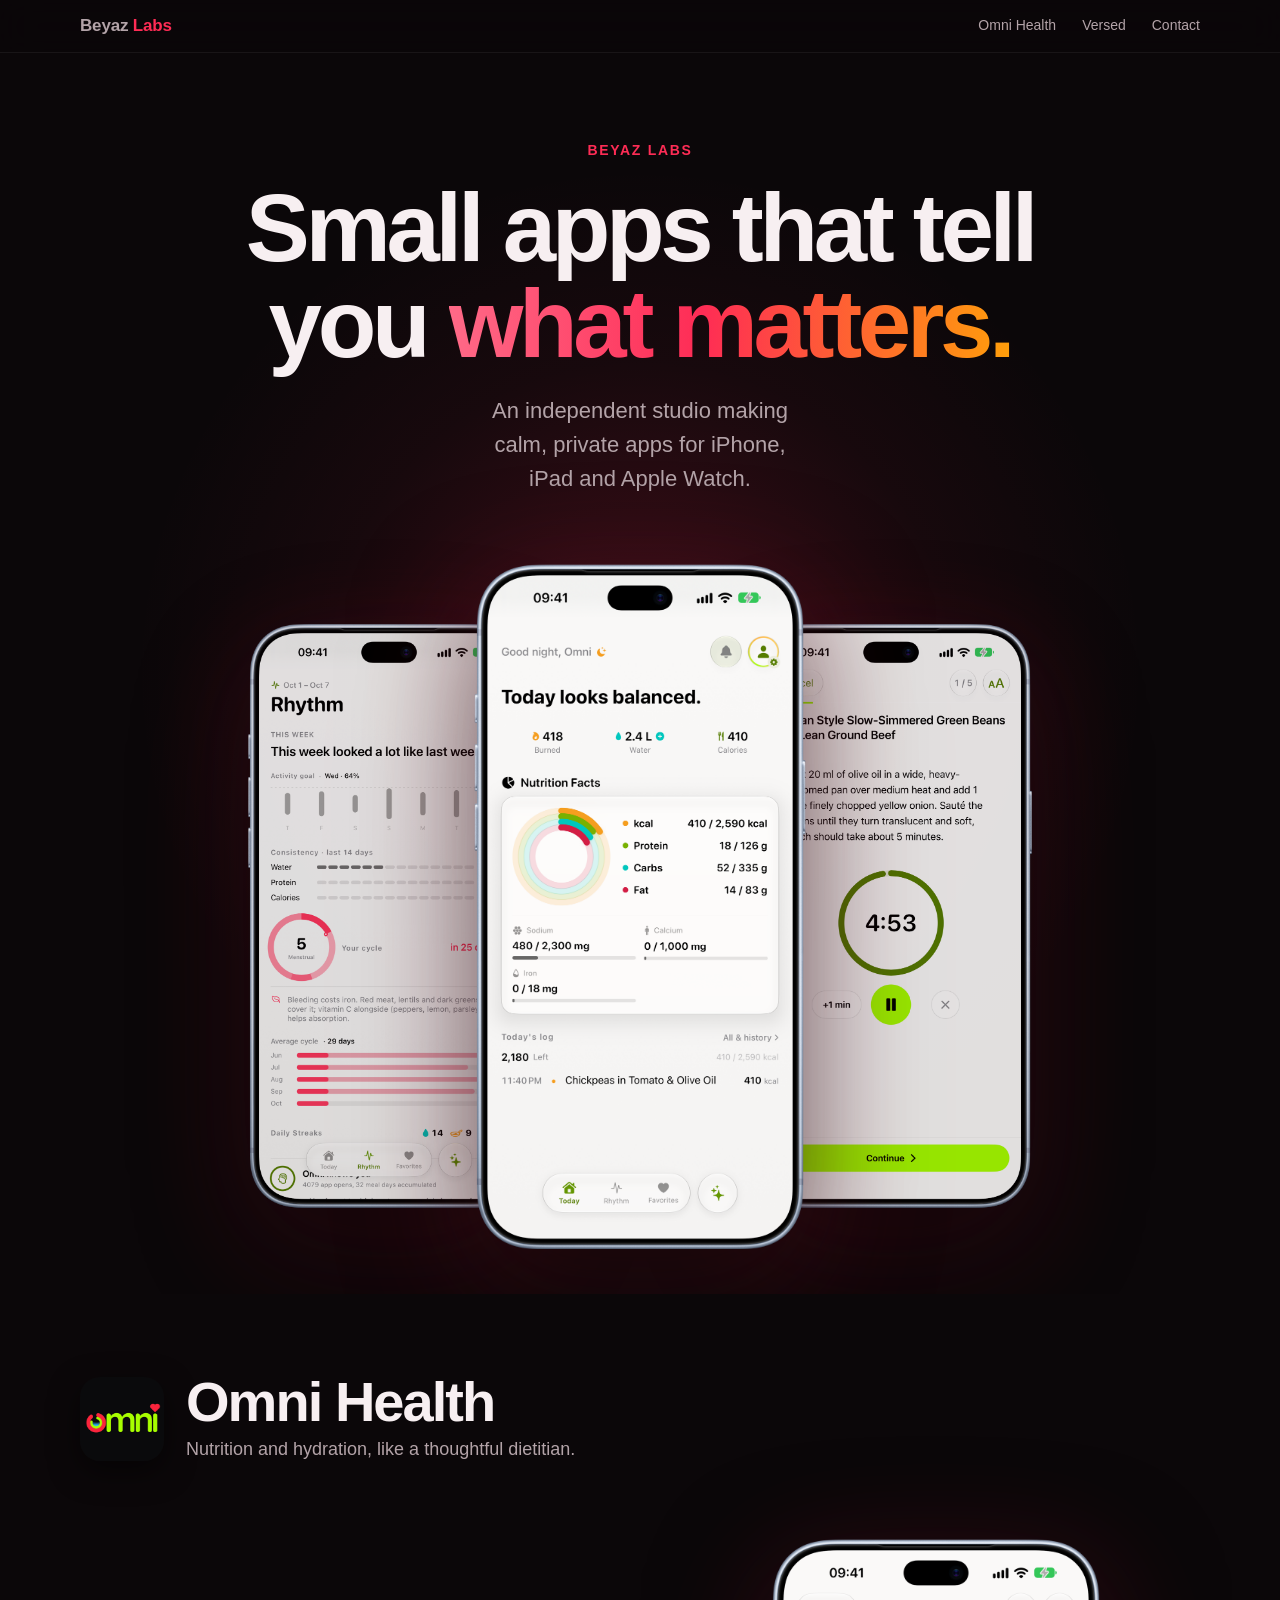
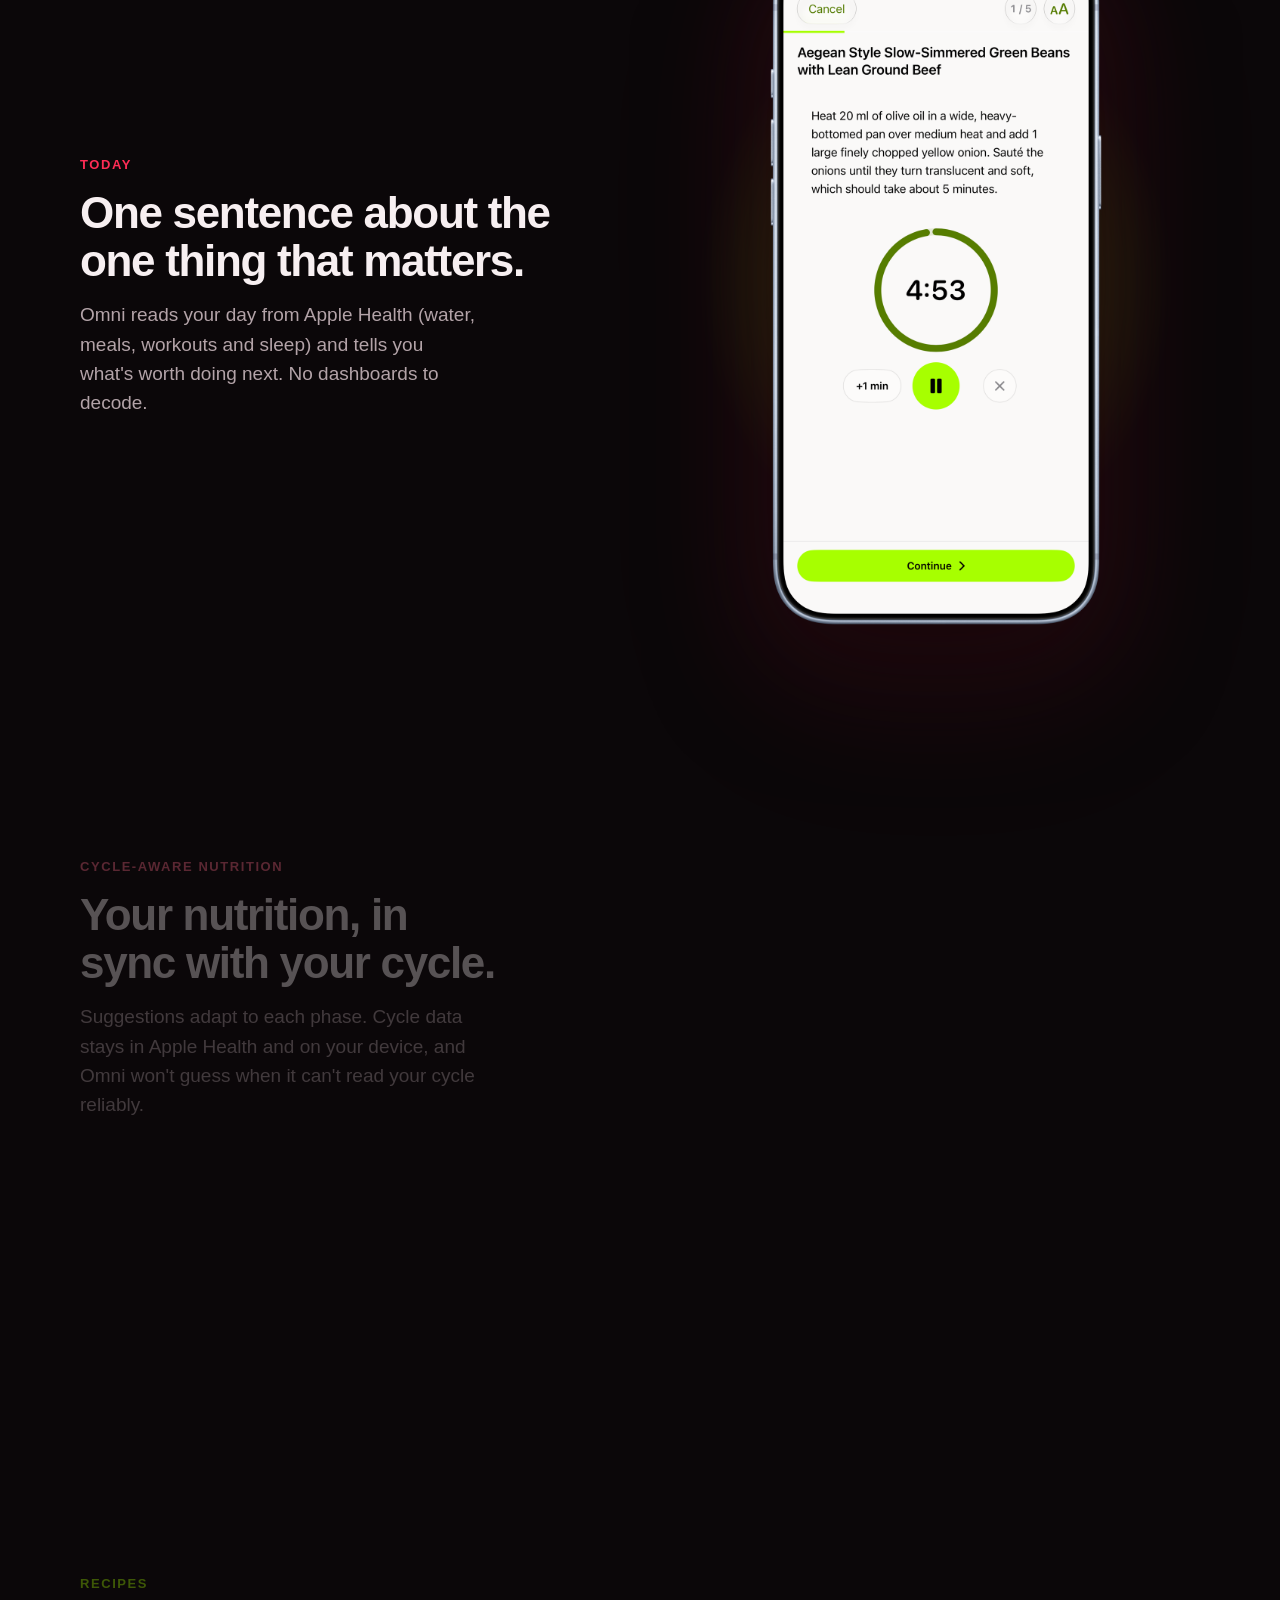
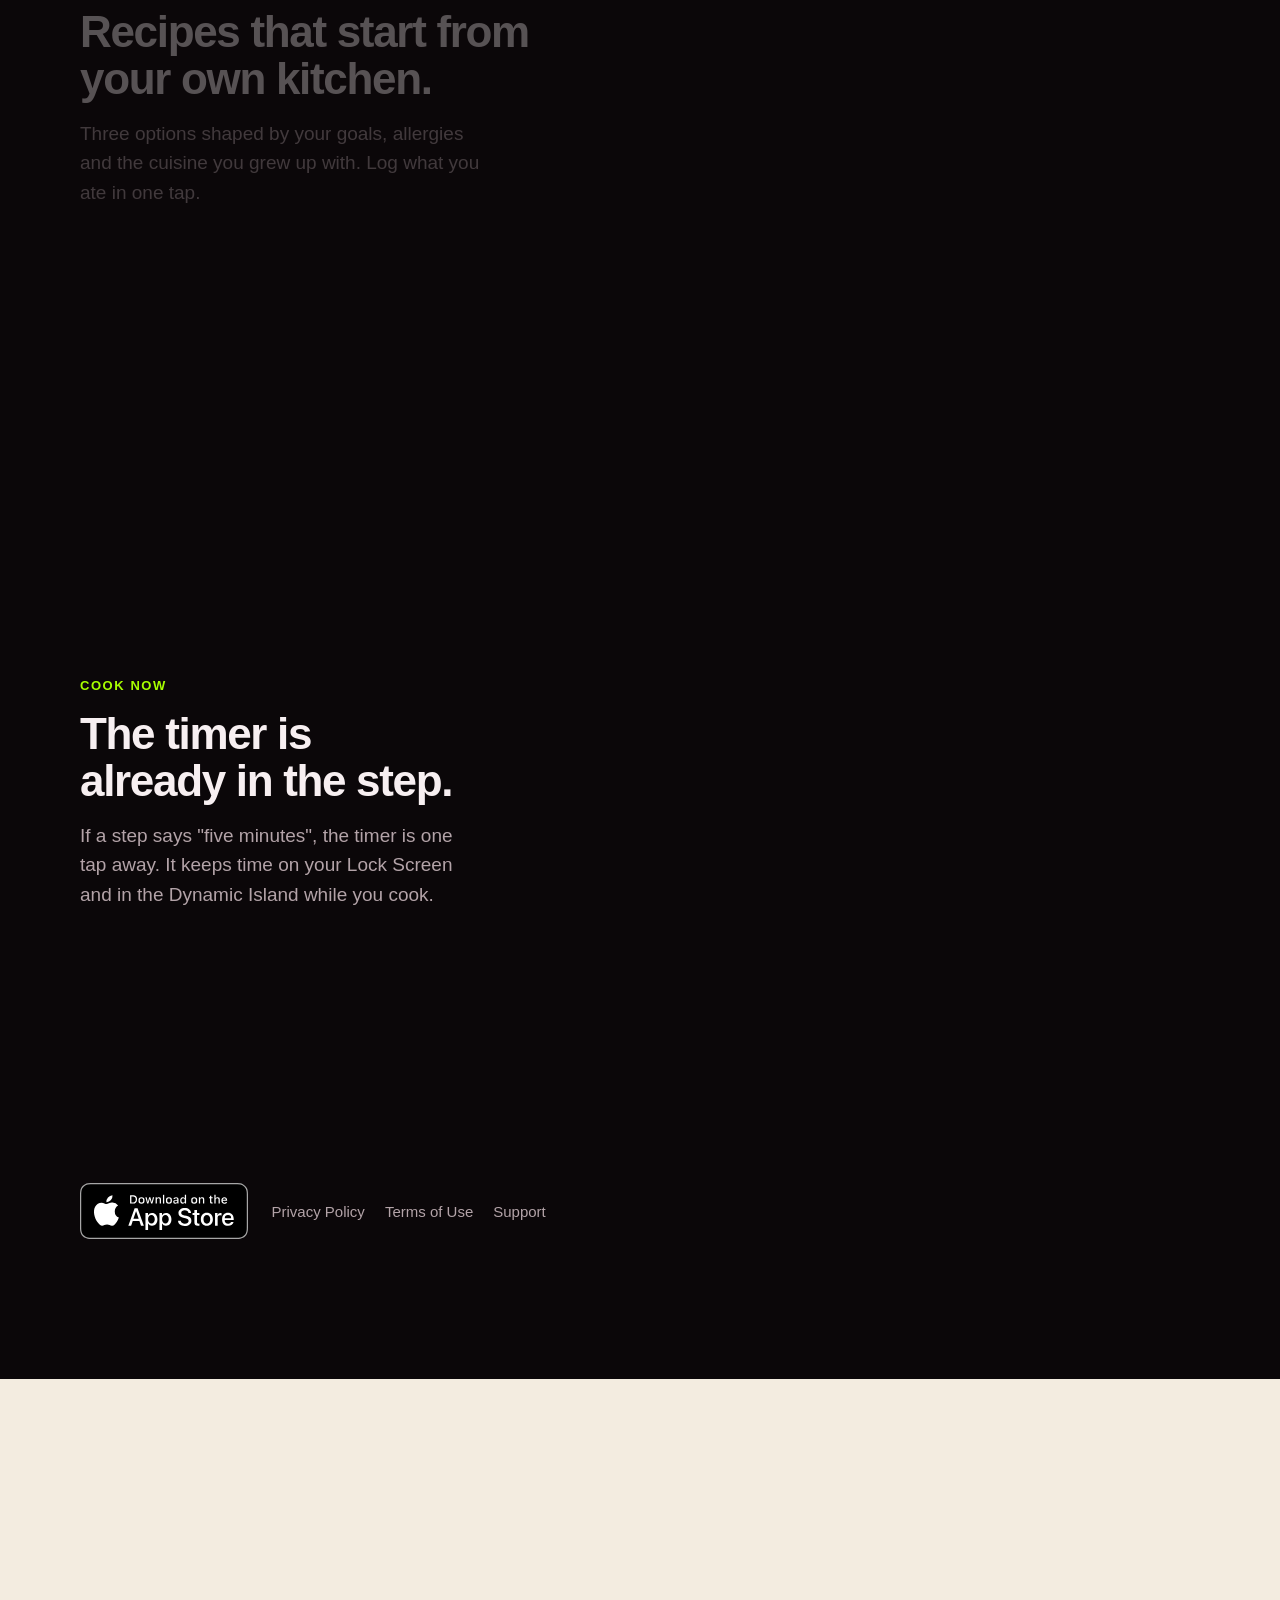
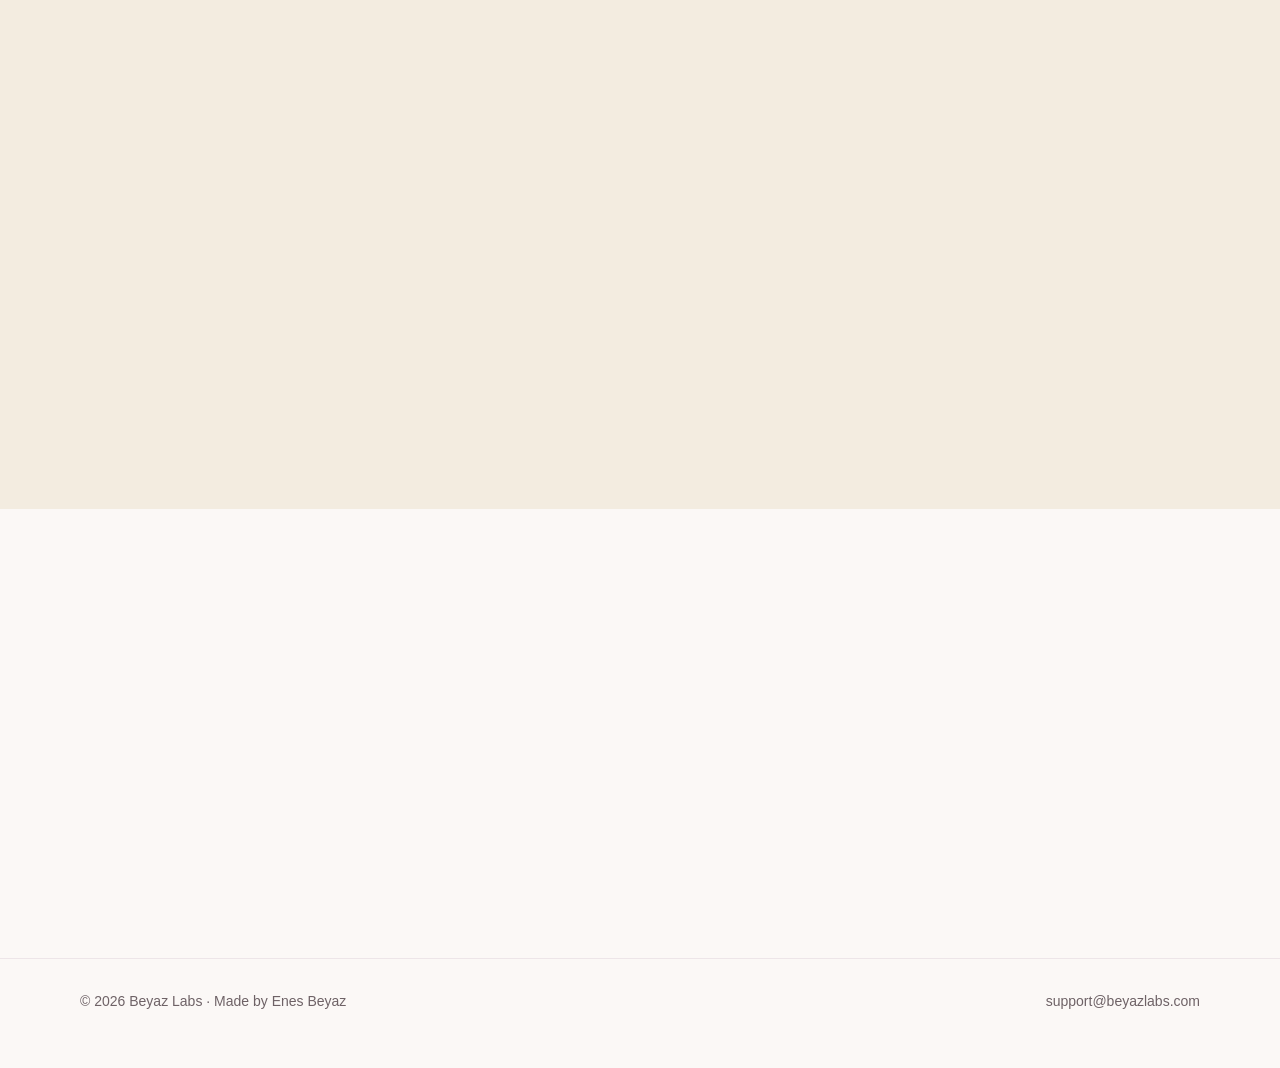
==== index.html @ 3a650425 "Site: resmi App Store rozeti, ekrana sığan telefon, Versed gerçek çerçevede, İngilizce demo yemeği C" ====
<!doctype html>
<html lang="en">
<head>
<meta charset="utf-8">
<meta name="viewport" content="width=device-width, initial-scale=1, viewport-fit=cover">
<title>Beyaz Labs</title>
<meta name="description" content="Beyaz Labs is an independent studio making calm, private apps for iPhone. Makers of Omni Health and Versed.">
<meta name="theme-color" content="#0B0709">
<link rel="icon" href="img/omni-icon.png">
<link rel="apple-touch-icon" href="img/omni-icon.png">
<meta property="og:title" content="Beyaz Labs">
<meta property="og:description" content="Calm, private apps for iPhone. Makers of Omni Health and Versed.">
<meta property="og:image" content="https://beyazlabs.com/img/omni-today.png">
<style>
  :root {
    --night: #0B0709;
    --night-2: #160D11;
    --on-night: #F7EFF1;
    --on-night-muted: #B3A3A8;
    --pink: #FE2C55;
    --lime: #A7FF00;
    --teal: #00C7BE;

    --bg: #FBF8F6;
    --ink: #1B1316;
    --muted: #6E6266;
    --line: #EDE5E8;

    --paper: #F3ECE0;
    --paper-ink: #2B2622;
    --paper-muted: #7A6F66;
    --rubric: #A8322D;

    --sans: -apple-system, BlinkMacSystemFont, "SF Pro Display", "SF Pro Text", "Segoe UI", Roboto, Helvetica, Arial, sans-serif;
    --serif: "Iowan Old Style", "Palatino Linotype", Palatino, Georgia, serif;
  }
  @media (prefers-color-scheme: dark) {
    :root:not([data-theme="light"]) {
      --bg: #0F0A0C; --ink: #F6EFF1; --muted: #A99BA0; --line: #2A1E23;
      --paper: #1C1916; --paper-ink: #EFE7DA; --paper-muted: #A99D90; --rubric: #D8645D;
    }
  }
  :root[data-theme="dark"] {
    --bg: #0F0A0C; --ink: #F6EFF1; --muted: #A99BA0; --line: #2A1E23;
    --paper: #1C1916; --paper-ink: #EFE7DA; --paper-muted: #A99D90; --rubric: #D8645D;
  }

  * { box-sizing: border-box; }
  html { -webkit-text-size-adjust: 100%; scroll-behavior: smooth; }
  @media (prefers-reduced-motion: reduce) { html { scroll-behavior: auto; } }
  body {
    margin: 0; background: var(--bg); color: var(--ink);
    font: 17px/1.55 var(--sans); -webkit-font-smoothing: antialiased;
    overflow-x: hidden;
  }
  img { display: block; max-width: 100%; }
  a { color: inherit; }
  a:focus-visible, button:focus-visible { outline: 2px solid var(--pink); outline-offset: 3px; border-radius: 8px; }
  .wrap { width: min(1120px, 100% - 40px); margin: 0 auto; }

  /* ── Nav */
  nav.top {
    position: fixed; inset: 0 0 auto 0; z-index: 50;
    backdrop-filter: saturate(180%) blur(18px); -webkit-backdrop-filter: saturate(180%) blur(18px);
    background: rgba(11, 7, 9, 0.62); color: var(--on-night);
    border-bottom: 1px solid rgba(255,255,255,0.06);
  }
  nav.top .wrap { display: flex; align-items: center; justify-content: space-between; height: 52px; }
  .brand { font-weight: 700; letter-spacing: -0.01em; text-decoration: none; font-size: 17px; }
  .brand span { color: var(--pink); }
  nav.top ul { list-style: none; display: flex; gap: 26px; margin: 0; padding: 0; font-size: 14px; }
  nav.top a { text-decoration: none; color: var(--on-night-muted); }
  nav.top a:hover { color: var(--on-night); }

  /* ── Hero */
  .hero {
    position: relative; background: var(--night); color: var(--on-night);
    padding: 140px 0 0; overflow: hidden; text-align: center;
  }
  .hero::before {
    content: ""; position: absolute; left: 50%; top: 52%; width: 1100px; height: 1100px; transform: translate(-50%, -50%);
    background: radial-gradient(circle, rgba(254,44,85,0.22), rgba(254,44,85,0.05) 40%, transparent 65%);
    pointer-events: none;
  }
  .eyebrow { font-size: 14px; font-weight: 600; letter-spacing: 0.12em; text-transform: uppercase; color: var(--pink); margin: 0 0 18px; }
  .hero h1 {
    position: relative; margin: 0 auto; max-width: 15ch;
    font: 700 clamp(44px, 8.4vw, 96px)/1.0 var(--sans); letter-spacing: -0.045em; text-wrap: balance;
  }
  .hero h1 em { font-style: normal; background: linear-gradient(92deg, #FF6A88, var(--pink) 45%, #FF9F0A); -webkit-background-clip: text; background-clip: text; color: transparent; }
  .hero p.lead { position: relative; color: var(--on-night-muted); font-size: clamp(18px, 2.2vw, 22px); max-width: 34ch; margin: 22px auto 0; text-wrap: balance; }

  .stage {
    position: relative; height: calc(clamp(250px, 27vw, 340px) * 2.04 + 40px); margin-top: 64px;
    display: flex; justify-content: center; align-items: flex-start;
  }
  .stage .device { position: absolute; top: 0; will-change: transform; }
  .stage .d2 { width: clamp(250px, 27vw, 340px); left: 50%; transform: translate(-50%, calc(var(--lift, 0) * -1px)); z-index: 2; }
  .stage .d1, .stage .d3 { width: clamp(210px, 23vw, 290px); top: 60px; opacity: .9; z-index: 1; }
  .stage .d1 { left: calc(50% - clamp(250px, 27vw, 340px) * .5 - clamp(210px, 23vw, 290px) * .78); transform: translateY(calc(var(--lift, 0) * -.5px)); }
  .stage .d3 { left: calc(50% + clamp(250px, 27vw, 340px) * .5 - clamp(210px, 23vw, 290px) * .22); transform: translateY(calc(var(--lift, 0) * -.5px)); }

  /* ── Device (iPhone 18 Pro Max frame baked into the image) */
  .device { display: block; height: auto; filter: drop-shadow(0 40px 60px rgba(0,0,0,.55)) drop-shadow(0 20px 50px rgba(254,44,85,.18)); }

  /* ── Sections */
  section { position: relative; }
  .apps-intro { padding: 120px 0 40px; text-align: center; }
  .apps-intro h2 { font: 700 clamp(34px, 5vw, 56px)/1.05 var(--sans); letter-spacing: -0.035em; margin: 0 0 14px; text-wrap: balance; }
  .apps-intro p { color: var(--muted); font-size: 20px; margin: 0 auto; max-width: 40ch; }

  /* Omni — scroll story */
  .omni { background: var(--night); color: var(--on-night); padding: 80px 0 140px; }
  .omni-head { display: flex; gap: 22px; align-items: center; margin-bottom: 72px; }
  .omni-head img { width: 84px; height: 84px; border-radius: 20px; box-shadow: 0 10px 30px rgba(0,0,0,.5); }
  .omni-head h2 { margin: 0; font: 700 clamp(34px, 5vw, 56px)/1.0 var(--sans); letter-spacing: -0.035em; }
  .omni-head p { margin: 6px 0 0; color: var(--on-night-muted); font-size: 18px; }

  .story { display: grid; grid-template-columns: 1fr 1fr; gap: 64px; align-items: start; }
  .steps { display: grid; }
  .step { min-height: 78vh; display: flex; flex-direction: column; justify-content: center; opacity: .32; transition: opacity .5s ease; }
  .step.on { opacity: 1; }
  .step .k { font-size: 13px; font-weight: 600; letter-spacing: .12em; text-transform: uppercase; color: var(--k, var(--pink)); margin-bottom: 14px; }
  .step h3 { font: 700 clamp(30px, 3.6vw, 44px)/1.08 var(--sans); letter-spacing: -0.03em; margin: 0 0 16px; text-wrap: balance; }
  .step p { color: var(--on-night-muted); font-size: 19px; margin: 0; max-width: 38ch; }
  .pin { --pw: min(340px, 27vw, calc((100vh - 120px) / 2.04)); position: sticky; top: calc(26px + 50vh - var(--pw) * 1.02); display: flex; justify-content: center; }
  .pin .stack { position: relative; width: var(--pw); aspect-ratio: 1470 / 3000; }
  .pin .stack img { position: absolute; inset: 0; width: 100%; opacity: 0; transform: translateY(14px); transition: opacity .6s ease, transform .8s cubic-bezier(.2,.7,.2,1); }
  .pin .stack img.on { opacity: 1; transform: none; }
  .pin .halo { position: absolute; inset: 10% -20%; background: radial-gradient(closest-side, var(--halo, rgba(254,44,85,.30)), transparent); filter: blur(10px); transition: background .6s ease; z-index: -1; }

  .omni-cta { display: flex; flex-wrap: wrap; gap: 14px 24px; align-items: center; margin-top: 40px; }
  .btn {
    display: inline-flex; align-items: center; gap: 10px; text-decoration: none;
    background: var(--on-night); color: var(--night); padding: 13px 22px; border-radius: 999px; font-weight: 600; font-size: 16px;
  }
  .badge-link { display: inline-block; line-height: 0; }
  .badge-link img { height: 56px; width: auto; }
  .badge-link:hover { opacity: .85; }
  .btn svg { width: 18px; height: 18px; fill: currentColor; }
  .links { display: flex; flex-wrap: wrap; gap: 20px; font-size: 15px; }
  .links a { color: var(--on-night-muted); text-decoration: none; }
  .links a:hover { color: var(--on-night); }

  /* Versed */
  .versed { background: var(--paper); color: var(--paper-ink); padding: 130px 0; overflow: hidden; }
  .versed .grid { display: grid; grid-template-columns: 1.05fr 1fr; gap: 56px; align-items: center; }
  .versed .badge { display: inline-block; font: 600 12px/1 var(--sans); letter-spacing: .14em; text-transform: uppercase; color: var(--rubric); border: 1px solid currentColor; border-radius: 999px; padding: 7px 12px; margin-bottom: 22px; }
  .versed-head { display: flex; gap: 18px; align-items: center; margin-bottom: 20px; }
  .versed-head img { width: 72px; height: 72px; border-radius: 17px; box-shadow: 0 8px 24px rgba(43,38,34,.18); }
  .versed h2 { font: italic 400 clamp(40px, 5.6vw, 64px)/1.0 var(--serif); letter-spacing: -0.01em; margin: 0; }
  .versed .tag { font: italic 22px/1.4 var(--serif); color: var(--paper-muted); margin: 0 0 22px; }
  .versed p.body { font: 19px/1.6 var(--serif); max-width: 40ch; margin: 0 0 22px; }
  .versed ul { list-style: none; padding: 0; margin: 0; display: grid; gap: 10px; font: 18px/1.5 var(--serif); }
  .versed li::before { content: "✦"; color: var(--rubric); margin-right: 10px; font-size: 13px; }
  .versed .shots { position: relative; height: calc(min(46%, 290px) * 0 + clamp(560px, 46vw, 680px)); }
  .versed .shot { position: absolute; width: min(46%, 290px); filter: drop-shadow(0 34px 50px rgba(43,38,34,.30)); }
  .versed .shot.a { left: 6%; top: 60px; opacity: .92; }
  .versed .shot.b { right: 6%; top: 0; }

  /* Principles */
  .principles { padding: 120px 0; }
  .principles h2 { font: 700 clamp(30px, 4vw, 44px)/1.08 var(--sans); letter-spacing: -0.03em; margin: 0 0 48px; max-width: 18ch; text-wrap: balance; }
  .principles .cols { display: grid; grid-template-columns: repeat(3, 1fr); gap: 40px; }
  .principles h3 { font-size: 19px; margin: 0 0 8px; }
  .principles .dot { width: 10px; height: 10px; border-radius: 50%; margin-bottom: 16px; }
  .principles p { color: var(--muted); margin: 0; font-size: 16px; }

  footer { border-top: 1px solid var(--line); padding: 32px 0 56px; color: var(--muted); font-size: 14px; }
  footer .wrap { display: flex; flex-wrap: wrap; gap: 10px 28px; justify-content: space-between; }
  footer a { color: var(--muted); text-decoration: none; }
  footer a:hover { color: var(--ink); }

  /* Reveal */
  .reveal { opacity: 1; transform: none; transition: opacity .9s ease, transform .9s cubic-bezier(.2,.7,.2,1); }
  .js .reveal:not(.in) { opacity: 0; transform: translateY(28px); }

  @media (max-width: 860px) {
    nav.top ul { gap: 18px; }
    .story { grid-template-columns: 1fr; }
    .pin { display: none; }
    .step { min-height: auto; opacity: 1; padding: 28px 0; }
    .step .m { display: block; }
    .versed .grid { grid-template-columns: 1fr; }
    .principles .cols { grid-template-columns: 1fr; gap: 28px; }
  }
  @media (min-width: 861px) { .step .m { display: none; } }
  .step .m { margin-top: 26px; }
  .step .m .device { width: min(290px, 74vw); margin: 0 auto; }

  @media (max-width: 760px) {
    .stage .d1, .stage .d3 { display: none; }
    .stage { height: auto; padding-bottom: 40px; }
    .stage .d2 { position: relative; left: auto; transform: none; width: min(290px, 74vw); }
    nav.top ul li:nth-child(3) { display: none; }
  }
  @media (prefers-reduced-motion: reduce) {
    .stage .device, .reveal, .pin .stack img, .step { transition: none; }
  }
</style>
</head>
<body>
  <nav class="top" aria-label="Main">
    <div class="wrap">
      <a class="brand" href="#">Beyaz <span>Labs</span></a>
      <ul>
        <li><a href="#omni">Omni Health</a></li>
        <li><a href="#versed">Versed</a></li>
        <li><a href="mailto:support@beyazlabs.com">Contact</a></li>
      </ul>
    </div>
  </nav>

  <header class="hero">
    <div class="wrap">
      <p class="eyebrow">Beyaz Labs</p>
      <h1>Small apps that tell you <em>what matters.</em></h1>
      <p class="lead">An independent studio making calm, private apps for iPhone, iPad and Apple Watch.</p>
    </div>
    <div class="stage" id="stage" aria-hidden="true">
      <img class="device d1" src="img/omni-rhythm.png" alt="">
      <img class="device d2" src="img/omni-today.png" alt="">
      <img class="device d3" src="img/omni-cook.png" alt="">
    </div>
  </header>

  <section class="omni" id="omni" aria-labelledby="omni-title">
    <div class="wrap">
      <div class="omni-head reveal">
        <img src="img/omni-icon.png" alt="Omni Health app icon">
        <div>
          <h2 id="omni-title">Omni Health</h2>
          <p>Nutrition and hydration, like a thoughtful dietitian.</p>
        </div>
      </div>

      <div class="story">
        <div class="steps">
          <div class="step on" data-shot="0" data-halo="rgba(254,44,85,.30)">
            <div class="k">Today</div>
            <h3>One sentence about the one thing that matters.</h3>
            <p>Omni reads your day from Apple Health (water, meals, workouts and sleep) and tells you what's worth doing next. No dashboards to decode.</p>
            <div class="m"><img class="device" src="img/omni-today.png" alt="Omni's Today screen: 'Today looks balanced.'" loading="lazy"></div>
          </div>
          <div class="step" data-shot="1" data-halo="rgba(254,44,85,.38)" style="--k:#FF6A88">
            <div class="k">Cycle-aware nutrition</div>
            <h3>Your nutrition, in sync with your cycle.</h3>
            <p>Suggestions adapt to each phase. Cycle data stays in Apple Health and on your device, and Omni won't guess when it can't read your cycle reliably.</p>
            <div class="m"><img class="device" src="img/omni-rhythm.png" alt="Omni's Rhythm screen with the cycle ring and phase advice" loading="lazy"></div>
          </div>
          <div class="step" data-shot="2" data-halo="rgba(167,255,0,.24)" style="--k:var(--lime)">
            <div class="k">Recipes</div>
            <h3>Recipes that start from your own kitchen.</h3>
            <p>Three options shaped by your goals, allergies and the cuisine you grew up with. Log what you ate in one tap.</p>
            <div class="m"><img class="device" src="img/omni-recipe.png" alt="A recipe in Omni with calories, protein and ingredients" loading="lazy"></div>
          </div>
          <div class="step" data-shot="3" data-halo="rgba(167,255,0,.28)" style="--k:var(--lime)">
            <div class="k">Cook Now</div>
            <h3>The timer is already in the step.</h3>
            <p>If a step says "five minutes", the timer is one tap away. It keeps time on your Lock Screen and in the Dynamic Island while you cook.</p>
            <div class="m"><img class="device" src="img/omni-cook.png" alt="Cook Now mode with a 5 minute timer ring" loading="lazy"></div>
          </div>
        </div>
        <div class="pin" aria-hidden="true">
          <div class="stack" id="pinScreen">
            <div class="halo" id="halo"></div>
            <img class="device on" src="img/omni-today.png" alt="">
            <img class="device" src="img/omni-rhythm.png" alt="" loading="lazy">
            <img class="device" src="img/omni-recipe.png" alt="" loading="lazy">
            <img class="device" src="img/omni-cook.png" alt="" loading="lazy">
          </div>
        </div>
      </div>

      <div class="omni-cta reveal">
        <a class="badge-link" href="https://apps.apple.com/app/id6775592612" aria-label="Download Omni Health on the App Store">
          <img src="img/app-store-badge.svg" alt="Download on the App Store" width="180" height="60">
        </a>
        <nav class="links" aria-label="Omni Health legal">
          <a href="privacypolicy.html">Privacy Policy</a>
          <a href="termsofuse.html">Terms of Use</a>
          <a href="support.html">Support</a>
        </nav>
      </div>
    </div>
  </section>

  <section class="versed" id="versed" aria-labelledby="versed-title">
    <div class="wrap grid">
      <div class="reveal">
        <span class="badge">Coming soon to the App Store</span>
        <div class="versed-head">
          <img src="img/versed-icon.png" alt="Versed app icon">
          <h2 id="versed-title">Versed</h2>
        </div>
        <p class="tag">A quiet page every morning.</p>
        <p class="body">One Bible verse a day, with a short note on what it meant then and what it might mean on an ordinary day like yours. Read it, draw on the page, stamp it with a photo of your day, and say amen.</p>
        <ul>
          <li>A journal that becomes yours, page by page</li>
          <li>A verse for how you feel today</li>
          <li>No account, no ads, no tracking</li>
        </ul>
      </div>
      <div class="shots reveal" aria-hidden="true">
        <img class="device shot a" src="img/versed-notebook.png" alt="" loading="lazy">
        <img class="device shot b" src="img/versed-page.png" alt="" loading="lazy">
      </div>
    </div>
  </section>

  <section class="principles" aria-labelledby="how">
    <div class="wrap">
      <h2 id="how" class="reveal">How we build.</h2>
      <div class="cols">
        <div class="reveal"><div class="dot" style="background:var(--pink)"></div><h3>Private by design</h3><p>Your data lives on your device and in Apple Health. We never sell it or use it for ads.</p></div>
        <div class="reveal"><div class="dot" style="background:var(--lime)"></div><h3>AI only when you choose</h3><p>AI features are opt-in, clearly labelled, and never a substitute for medical advice.</p></div>
        <div class="reveal"><div class="dot" style="background:var(--teal)"></div><h3>Honest by default</h3><p>If there isn't enough data to say something reliably, our apps say so instead of guessing.</p></div>
      </div>
    </div>
  </section>

  <footer>
    <div class="wrap">
      <span>© 2026 Beyaz Labs · Made by Enes Beyaz</span>
      <span><a href="mailto:support@beyazlabs.com">support@beyazlabs.com</a></span>
    </div>
  </footer>

<script>
(() => {
  document.documentElement.classList.add('js');
  const reduce = matchMedia('(prefers-reduced-motion: reduce)').matches;

  // Reveal on scroll — content is visible by default; only hidden once JS runs.
  const io = new IntersectionObserver((es) => es.forEach(e => {
    if (e.isIntersecting) { e.target.classList.add('in'); io.unobserve(e.target); }
  }), { threshold: 0.15 });
  document.querySelectorAll('.reveal').forEach(el => {
    const r = el.getBoundingClientRect();
    if (r.top < innerHeight) el.classList.add('in'); else io.observe(el);
  });

  // Hero phones fold flat as you scroll.
  const stage = document.getElementById('stage');
  const onScroll = () => {
    if (reduce) return;
    const p = Math.min(Math.max(scrollY / innerHeight, 0), 1);
    stage.style.setProperty('--lift', (p * 120).toFixed(1));
  };
  addEventListener('scroll', onScroll, { passive: true }); onScroll();

  // Omni story: the pinned phone follows the step in view.
  const shots = [...document.querySelectorAll('#pinScreen img.device')];
  const halo = document.getElementById('halo');
  const steps = [...document.querySelectorAll('.step')];
  const so = new IntersectionObserver((es) => es.forEach(e => {
    if (!e.isIntersecting) return;
    steps.forEach(s => s.classList.toggle('on', s === e.target));
    const i = +e.target.dataset.shot;
    shots.forEach((im, k) => im.classList.toggle('on', k === i));
    halo.style.setProperty('--halo', e.target.dataset.halo);
  }), { rootMargin: '-45% 0px -45% 0px' });
  steps.forEach(s => so.observe(s));
})();
</script>
</body>
</html>
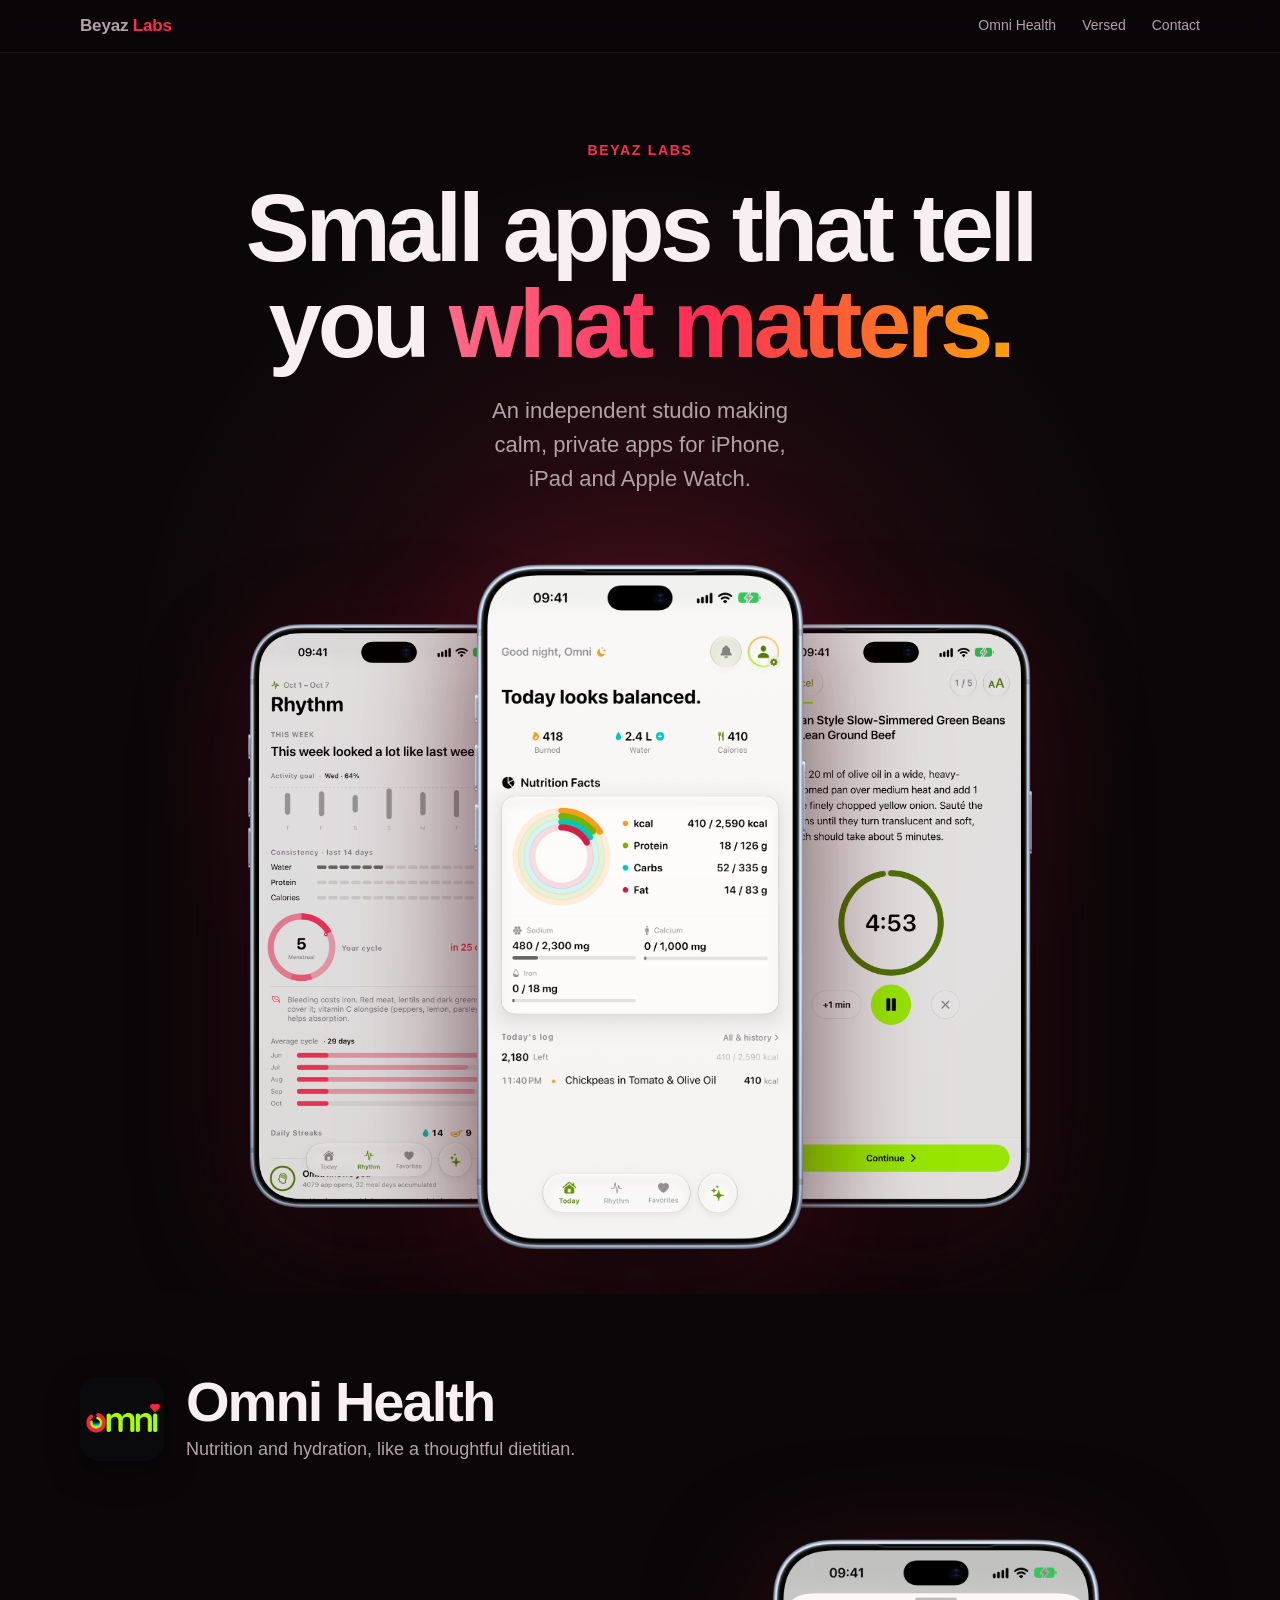
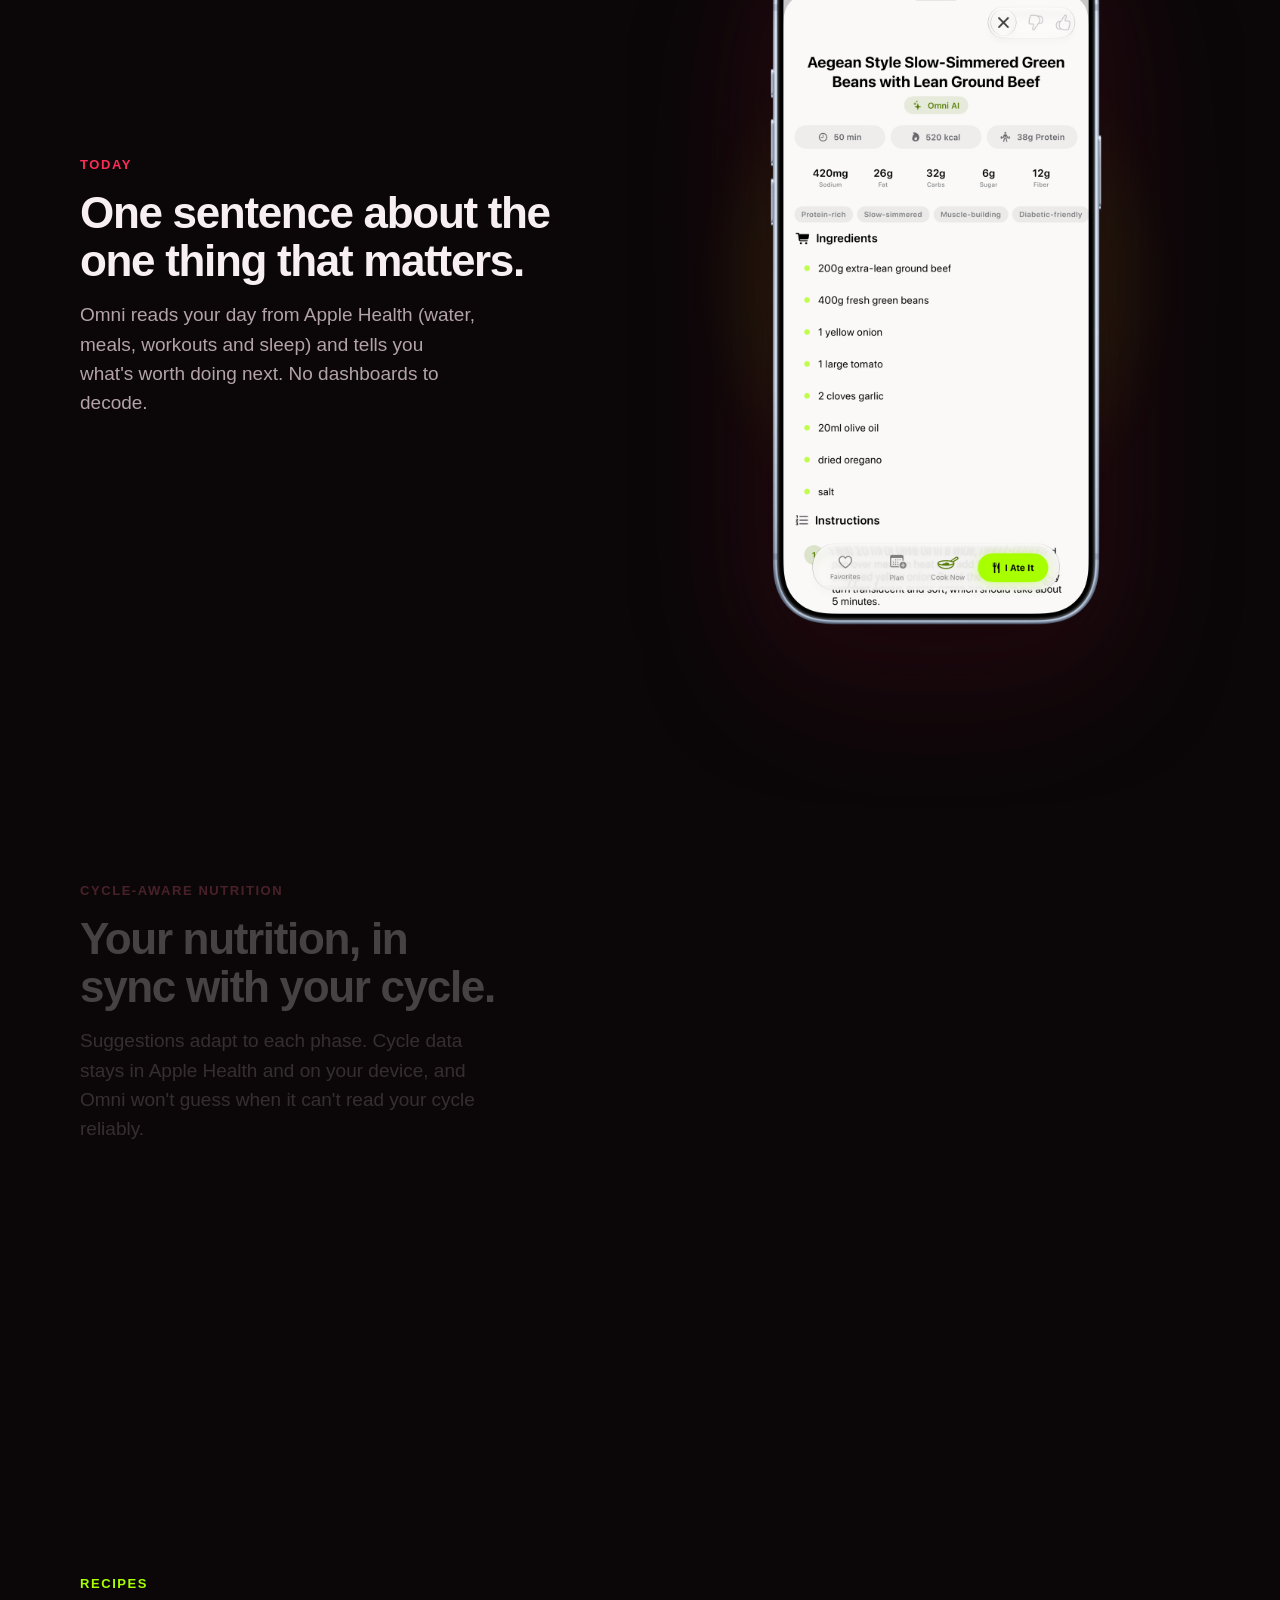
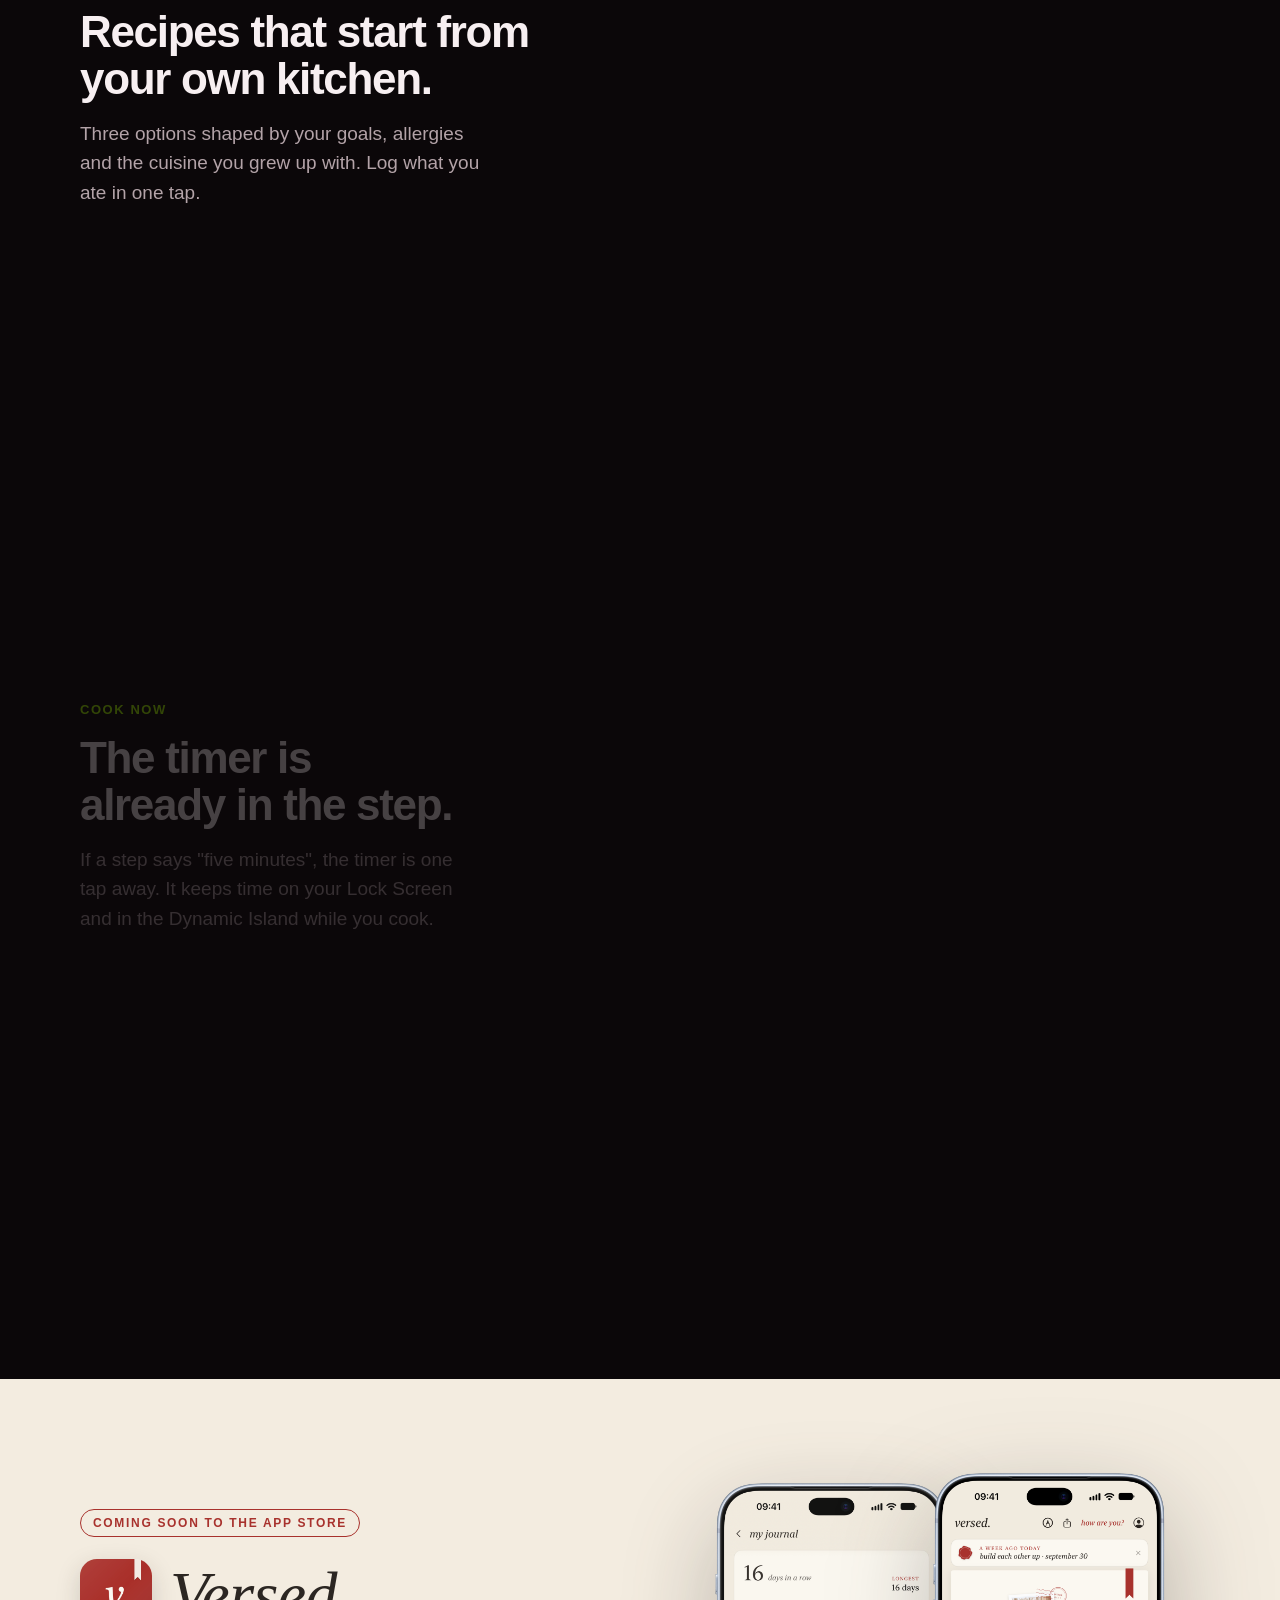
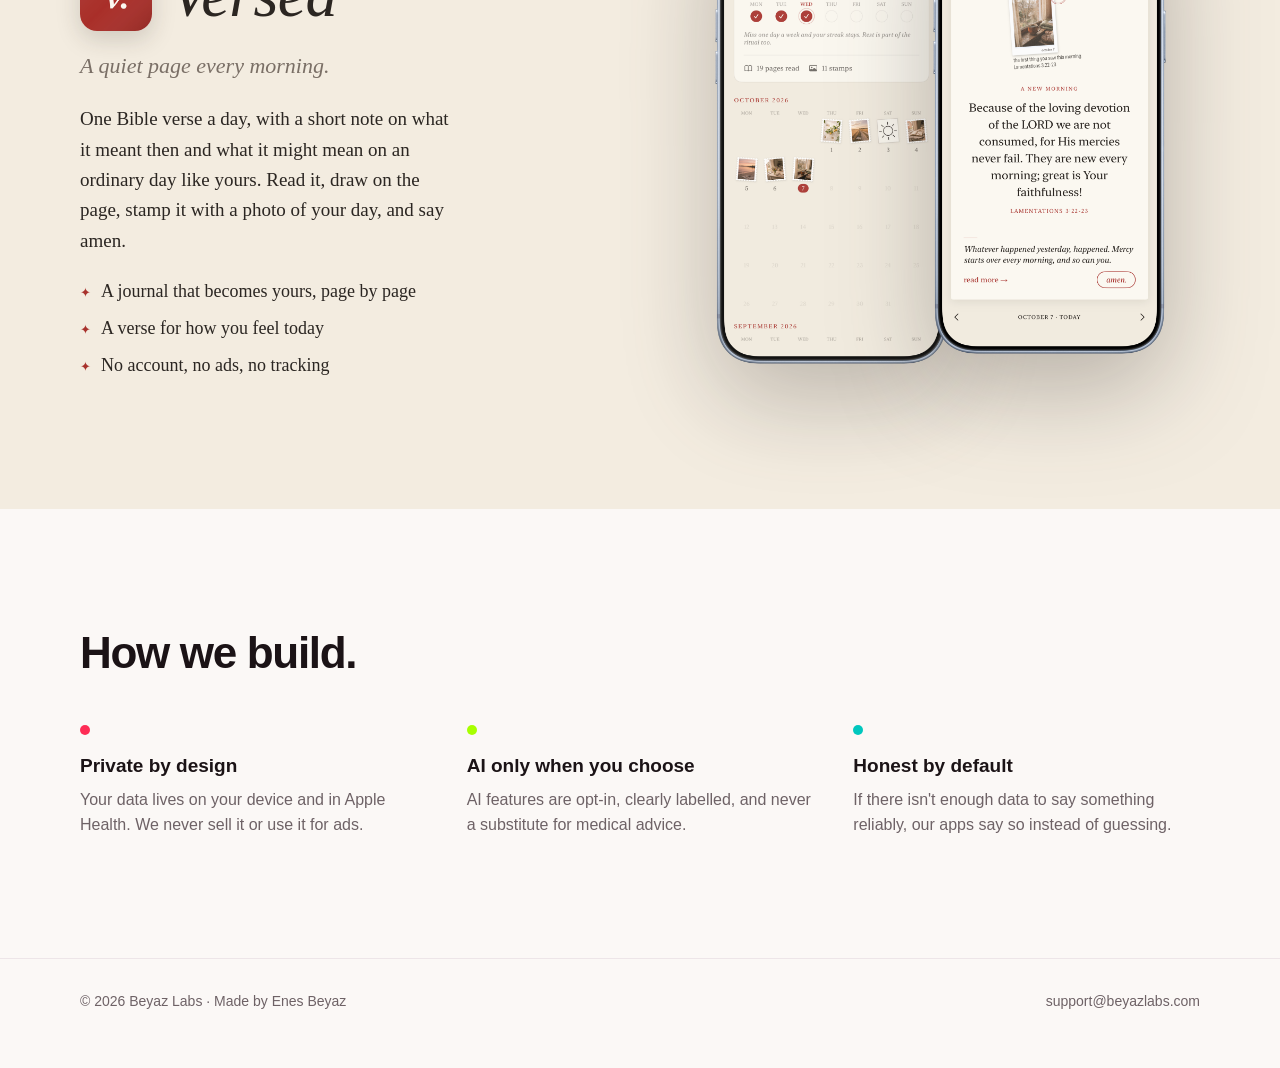
==== commit eeff1221: "Site: kaydırmaya bağlı hareketler — giriş metni ve telefonlar, dönerek ekran değişimi, telefonda sab" ====
--- a/index.html
+++ b/index.html
@@ -95,10 +95,11 @@
     display: flex; justify-content: center; align-items: flex-start;
   }
   .stage .device { position: absolute; top: 0; will-change: transform; }
-  .stage .d2 { width: clamp(250px, 27vw, 340px); left: 50%; transform: translate(-50%, calc(var(--lift, 0) * -1px)); z-index: 2; }
+  .hero .copy { will-change: transform, opacity; transform: translateY(calc(var(--p, 0) * -90px)) scale(calc(1 - var(--p, 0) * .06)); opacity: calc(1 - var(--p, 0) * 1.4); }
+  .stage .d2 { width: clamp(250px, 27vw, 340px); left: 50%; transform: translate(-50%, calc(var(--lift, 0) * -1px)) scale(calc(1 + var(--p, 0) * .04)); z-index: 2; }
   .stage .d1, .stage .d3 { width: clamp(210px, 23vw, 290px); top: 60px; opacity: .9; z-index: 1; }
-  .stage .d1 { left: calc(50% - clamp(250px, 27vw, 340px) * .5 - clamp(210px, 23vw, 290px) * .78); transform: translateY(calc(var(--lift, 0) * -.5px)); }
-  .stage .d3 { left: calc(50% + clamp(250px, 27vw, 340px) * .5 - clamp(210px, 23vw, 290px) * .22); transform: translateY(calc(var(--lift, 0) * -.5px)); }
+  .stage .d1 { left: calc(50% - clamp(250px, 27vw, 340px) * .5 - clamp(210px, 23vw, 290px) * .78); transform: translate(calc(var(--p, 0) * -70px), calc(var(--lift, 0) * -.2px)); }
+  .stage .d3 { left: calc(50% + clamp(250px, 27vw, 340px) * .5 - clamp(210px, 23vw, 290px) * .22); transform: translate(calc(var(--p, 0) * 70px), calc(var(--lift, 0) * -.2px)); }
 
   /* ── Device (iPhone 18 Pro Max frame baked into the image) */
   .device { display: block; height: auto; filter: drop-shadow(0 40px 60px rgba(0,0,0,.55)) drop-shadow(0 20px 50px rgba(254,44,85,.18)); }
@@ -118,15 +119,19 @@
 
   .story { display: grid; grid-template-columns: 1fr 1fr; gap: 64px; align-items: start; }
   .steps { display: grid; }
-  .step { min-height: 78vh; display: flex; flex-direction: column; justify-content: center; opacity: .32; transition: opacity .5s ease; }
-  .step.on { opacity: 1; }
+  .step { min-height: 78vh; display: flex; flex-direction: column; justify-content: center; opacity: .25; transform: translateY(24px); transition: opacity .6s ease, transform .8s cubic-bezier(.2,.7,.2,1); }
+  .step.on { opacity: 1; transform: none; }
   .step .k { font-size: 13px; font-weight: 600; letter-spacing: .12em; text-transform: uppercase; color: var(--k, var(--pink)); margin-bottom: 14px; }
   .step h3 { font: 700 clamp(30px, 3.6vw, 44px)/1.08 var(--sans); letter-spacing: -0.03em; margin: 0 0 16px; text-wrap: balance; }
   .step p { color: var(--on-night-muted); font-size: 19px; margin: 0; max-width: 38ch; }
   .pin { --pw: min(340px, 27vw, calc((100vh - 120px) / 2.04)); position: sticky; top: calc(26px + 50vh - var(--pw) * 1.02); display: flex; justify-content: center; }
   .pin .stack { position: relative; width: var(--pw); aspect-ratio: 1470 / 3000; }
-  .pin .stack img { position: absolute; inset: 0; width: 100%; opacity: 0; transform: translateY(14px); transition: opacity .6s ease, transform .8s cubic-bezier(.2,.7,.2,1); }
-  .pin .stack img.on { opacity: 1; transform: none; }
+  .pin .stack { perspective: 1800px; }
+  .pin .stack img { position: absolute; inset: 0; width: 100%; opacity: 0; backface-visibility: hidden;
+    transform: rotateY(80deg) scale(.9); transform-origin: 50% 50%;
+    transition: opacity .45s ease, transform .85s cubic-bezier(.2,.75,.2,1); }
+  .pin .stack img.prev { transform: rotateY(-80deg) scale(.9); }
+  .pin .stack img.on { opacity: 1; transform: none; transition-delay: .12s; }
   .pin .halo { position: absolute; inset: 10% -20%; background: radial-gradient(closest-side, var(--halo, rgba(254,44,85,.30)), transparent); filter: blur(10px); transition: background .6s ease; z-index: -1; }
 
   .omni-cta { display: flex; flex-wrap: wrap; gap: 14px 24px; align-items: center; margin-top: 40px; }
@@ -155,8 +160,8 @@
   .versed li::before { content: "✦"; color: var(--rubric); margin-right: 10px; font-size: 13px; }
   .versed .shots { position: relative; height: calc(min(46%, 290px) * 0 + clamp(560px, 46vw, 680px)); }
   .versed .shot { position: absolute; width: min(46%, 290px); filter: drop-shadow(0 34px 50px rgba(43,38,34,.30)); }
-  .versed .shot.a { left: 6%; top: 60px; opacity: .92; }
-  .versed .shot.b { right: 6%; top: 0; }
+  .versed .shot.a { left: 6%; top: 60px; opacity: .92; transform: translateY(calc(var(--vp, 0) * 60px)); }
+  .versed .shot.b { right: 6%; top: 0; transform: translateY(calc(var(--vp, 0) * -40px)); }
 
   /* Principles */
   .principles { padding: 120px 0; }
@@ -177,14 +182,16 @@
 
   @media (max-width: 860px) {
     nav.top ul { gap: 18px; }
-    .story { grid-template-columns: 1fr; }
-    .pin { display: none; }
-    .step { min-height: auto; opacity: 1; padding: 28px 0; }
-    .step .m { display: block; }
+    .story { grid-template-columns: 1fr; gap: 0; }
+    .pin { --pw: min(58vw, 250px, calc((54vh - 40px) / 2.04)); order: -1; top: 52px; z-index: 3;
+      padding: 16px 0 20px; background: var(--night); }
+    .pin::after { content: ""; position: absolute; left: 0; right: 0; top: 100%; height: 48px; background: linear-gradient(var(--night), rgba(11,7,9,0)); pointer-events: none; }
+    .step { min-height: 62vh; justify-content: flex-start; padding-top: 12px; }
+    .step h3 { font-size: 30px; }
     .versed .grid { grid-template-columns: 1fr; }
     .principles .cols { grid-template-columns: 1fr; gap: 28px; }
   }
-  @media (min-width: 861px) { .step .m { display: none; } }
+  .step .m { display: none; }
   .step .m { margin-top: 26px; }
   .step .m .device { width: min(290px, 74vw); margin: 0 auto; }
 
@@ -195,7 +202,7 @@
     nav.top ul li:nth-child(3) { display: none; }
   }
   @media (prefers-reduced-motion: reduce) {
-    .stage .device, .reveal, .pin .stack img, .step { transition: none; }
+    .stage .device, .reveal, .pin .stack img, .step, .hero .copy { transition: none; transform: none !important; }
   }
 </style>
 </head>
@@ -212,7 +219,7 @@
   </nav>
 
   <header class="hero">
-    <div class="wrap">
+    <div class="wrap copy" id="heroCopy">
       <p class="eyebrow">Beyaz Labs</p>
       <h1>Small apps that tell you <em>what matters.</em></h1>
       <p class="lead">An independent studio making calm, private apps for iPhone, iPad and Apple Watch.</p>
@@ -301,7 +308,7 @@
           <li>No account, no ads, no tracking</li>
         </ul>
       </div>
-      <div class="shots reveal" aria-hidden="true">
+      <div class="shots reveal" id="versedShots" aria-hidden="true">
         <img class="device shot a" src="img/versed-notebook.png" alt="" loading="lazy">
         <img class="device shot b" src="img/versed-page.png" alt="" loading="lazy">
       </div>
@@ -342,12 +349,21 @@
 
   // Hero phones fold flat as you scroll.
   const stage = document.getElementById('stage');
+  const hero = document.querySelector('.hero');
+  const vs = document.getElementById('versedShots');
+  let ticking = false;
   const onScroll = () => {
+    ticking = false;
     if (reduce) return;
-    const p = Math.min(Math.max(scrollY / innerHeight, 0), 1);
+    const p = Math.min(Math.max(scrollY / (innerHeight * 0.8), 0), 1);
+    hero.style.setProperty('--p', p.toFixed(3));
     stage.style.setProperty('--lift', (p * 120).toFixed(1));
+    const r = vs.getBoundingClientRect();
+    const v = Math.min(Math.max((innerHeight - r.top) / (innerHeight + r.height), 0), 1);
+    vs.style.setProperty('--vp', (v - 0.5).toFixed(3));
   };
-  addEventListener('scroll', onScroll, { passive: true }); onScroll();
+  addEventListener('scroll', () => { if (!ticking) { ticking = true; requestAnimationFrame(onScroll); } }, { passive: true });
+  onScroll();
 
   // Omni story: the pinned phone follows the step in view.
   const shots = [...document.querySelectorAll('#pinScreen img.device')];
@@ -357,9 +373,9 @@
     if (!e.isIntersecting) return;
     steps.forEach(s => s.classList.toggle('on', s === e.target));
     const i = +e.target.dataset.shot;
-    shots.forEach((im, k) => im.classList.toggle('on', k === i));
+    shots.forEach((im, k) => { im.classList.toggle('on', k === i); im.classList.toggle('prev', k < i); });
     halo.style.setProperty('--halo', e.target.dataset.halo);
-  }), { rootMargin: '-45% 0px -45% 0px' });
+  }), { rootMargin: matchMedia('(max-width: 860px)').matches ? '-62% 0px -30% 0px' : '-45% 0px -45% 0px' });
   steps.forEach(s => so.observe(s));
 })();
 </script>
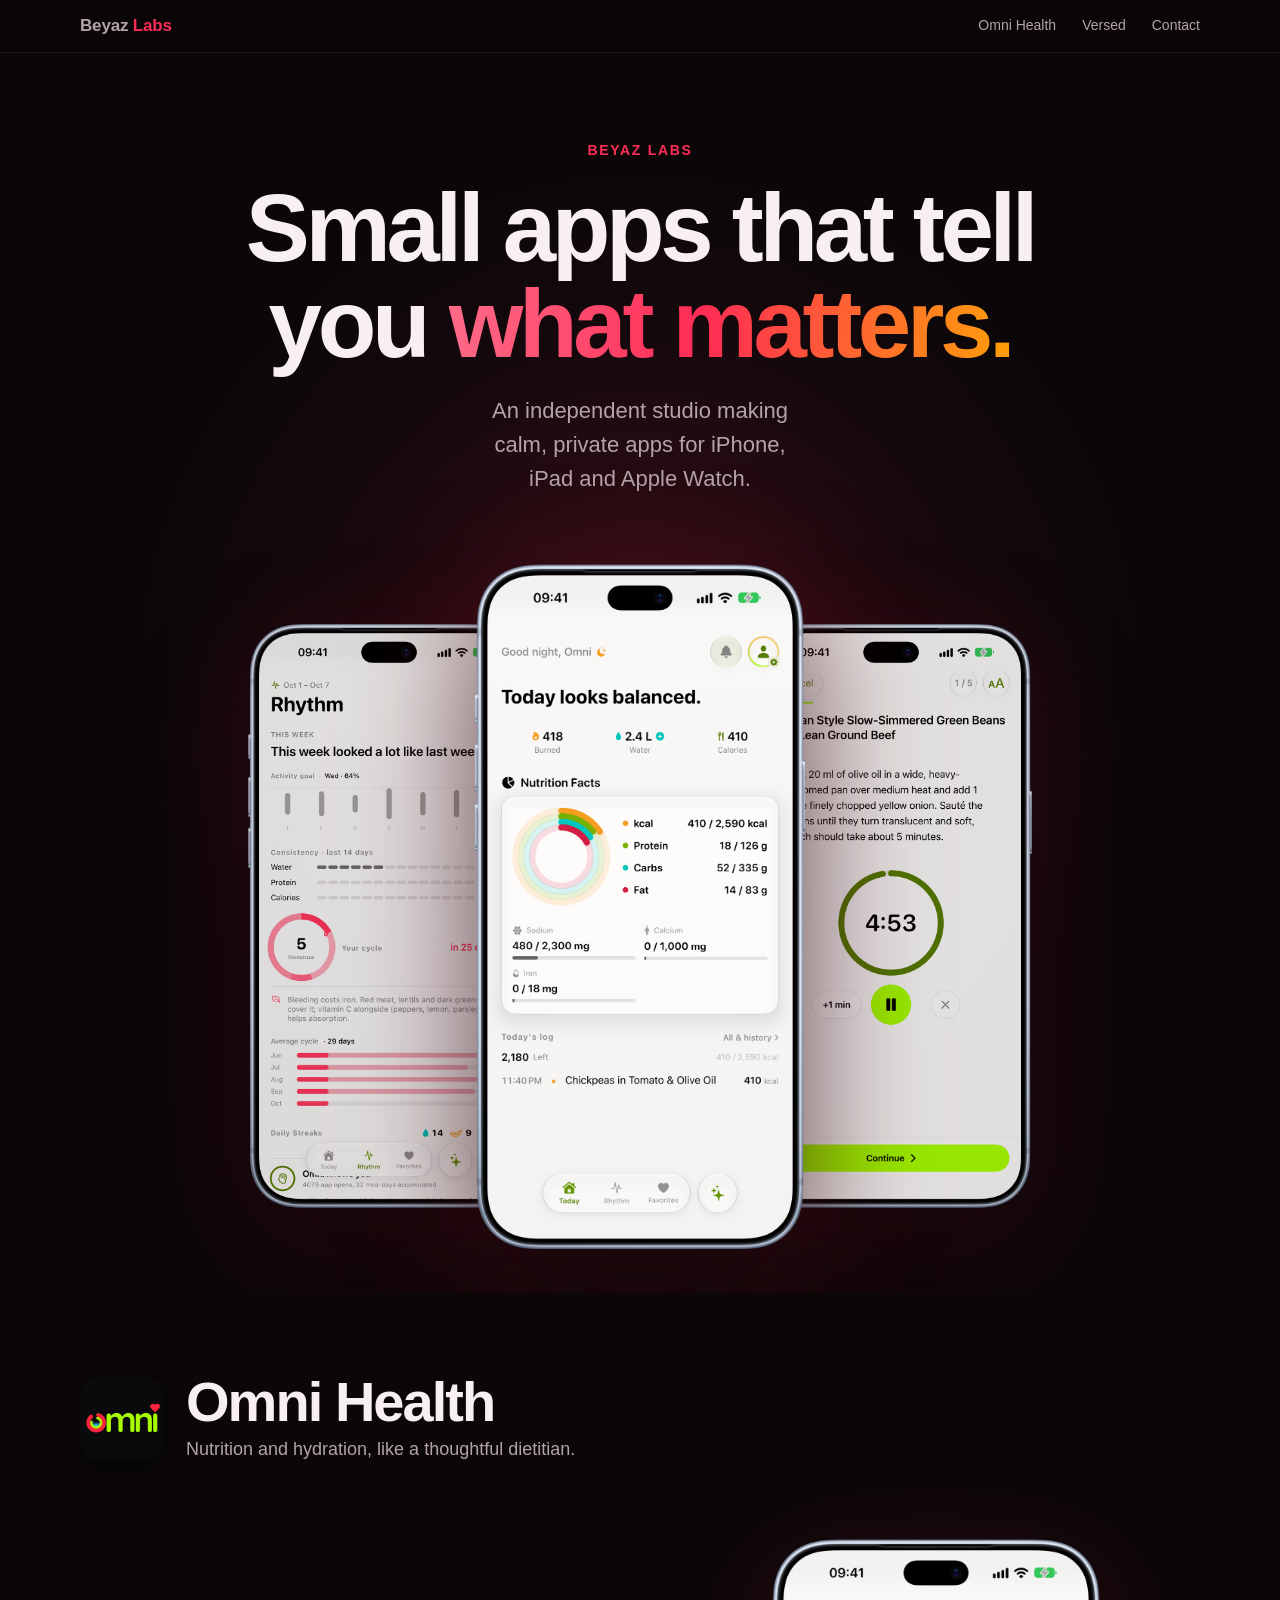
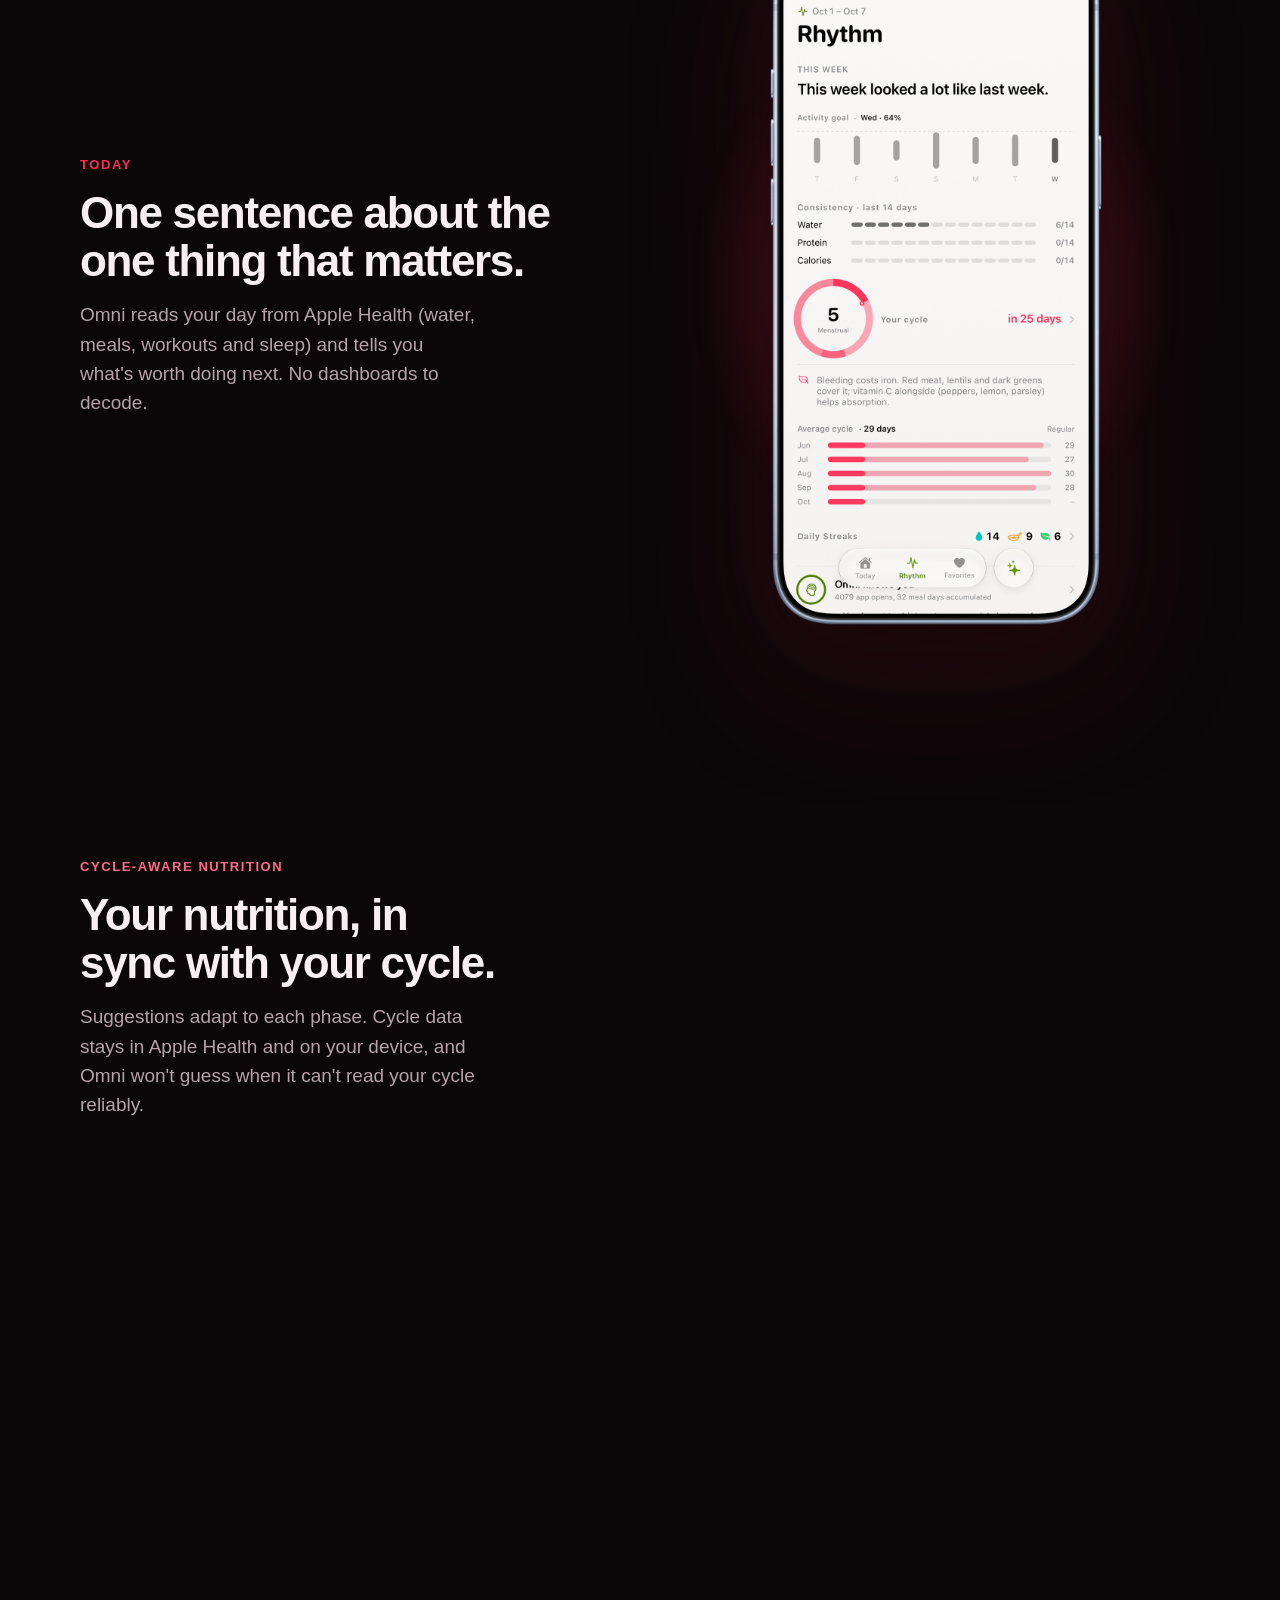
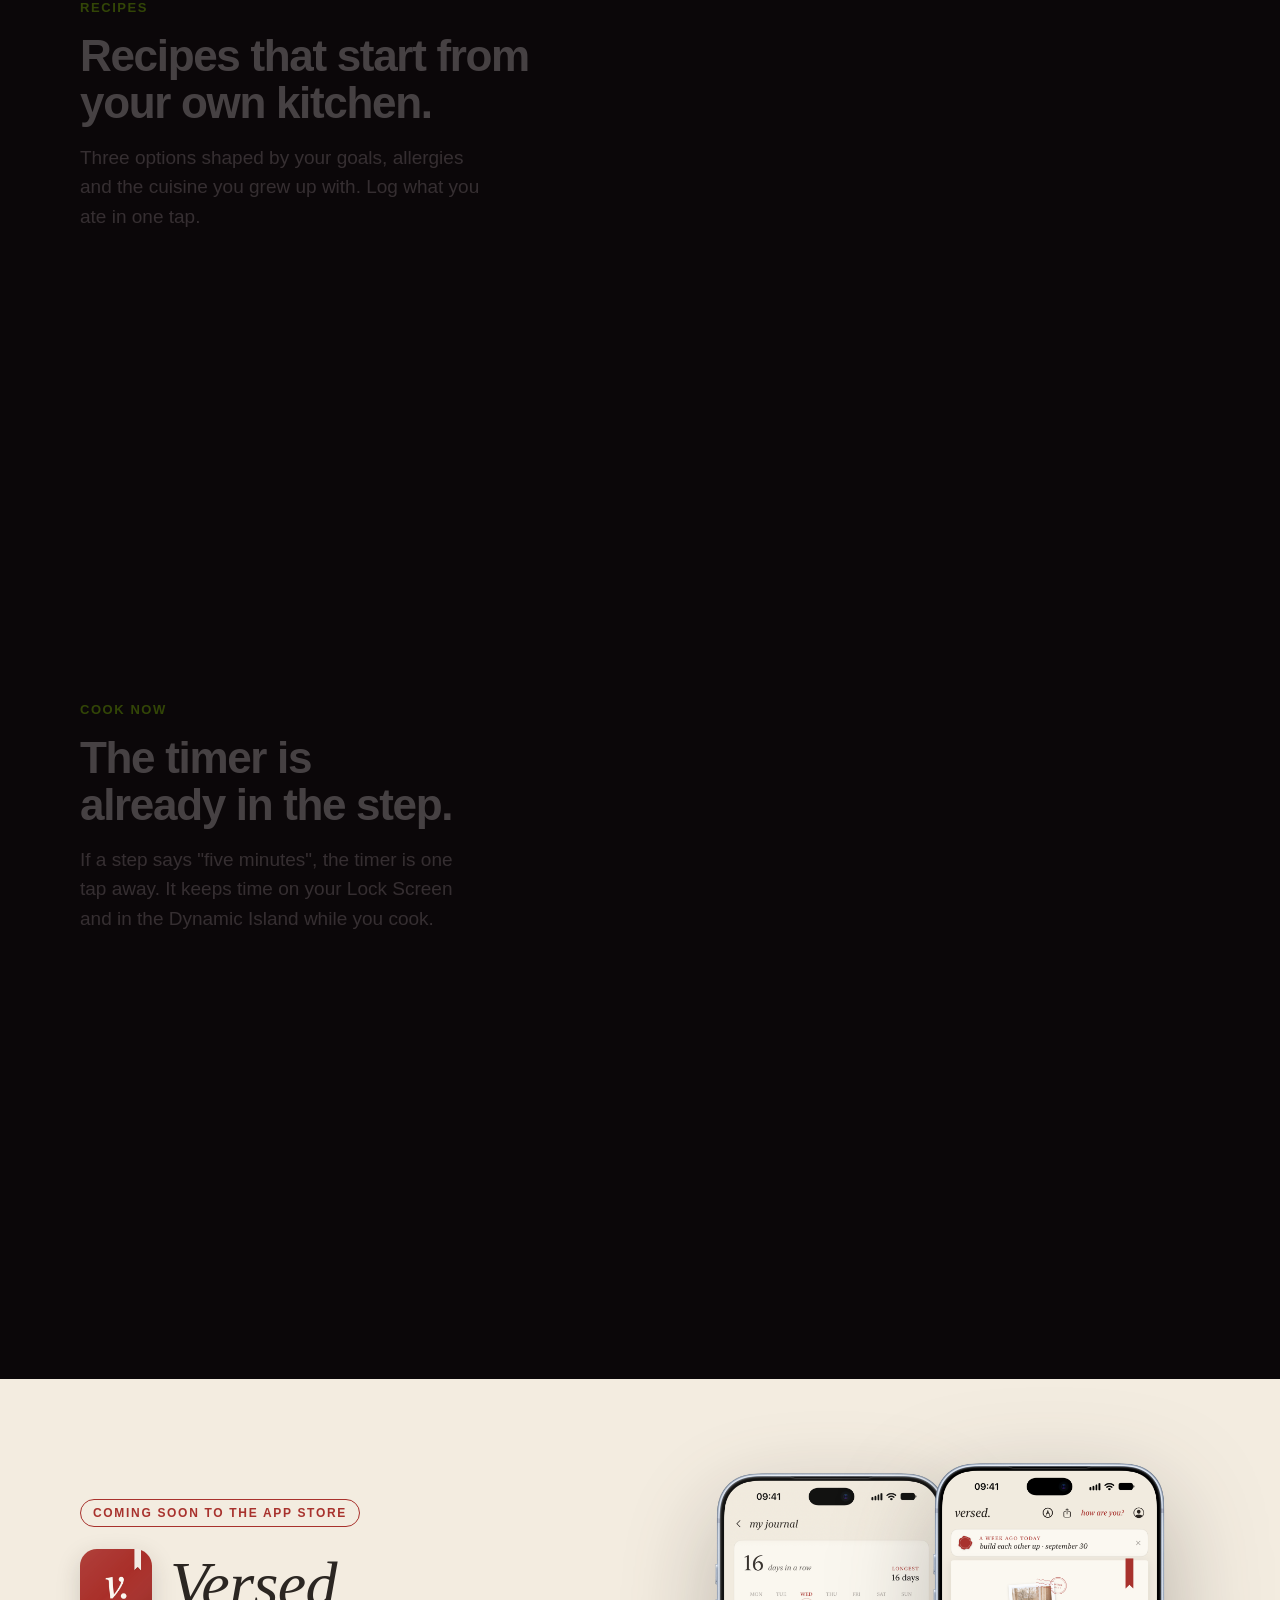
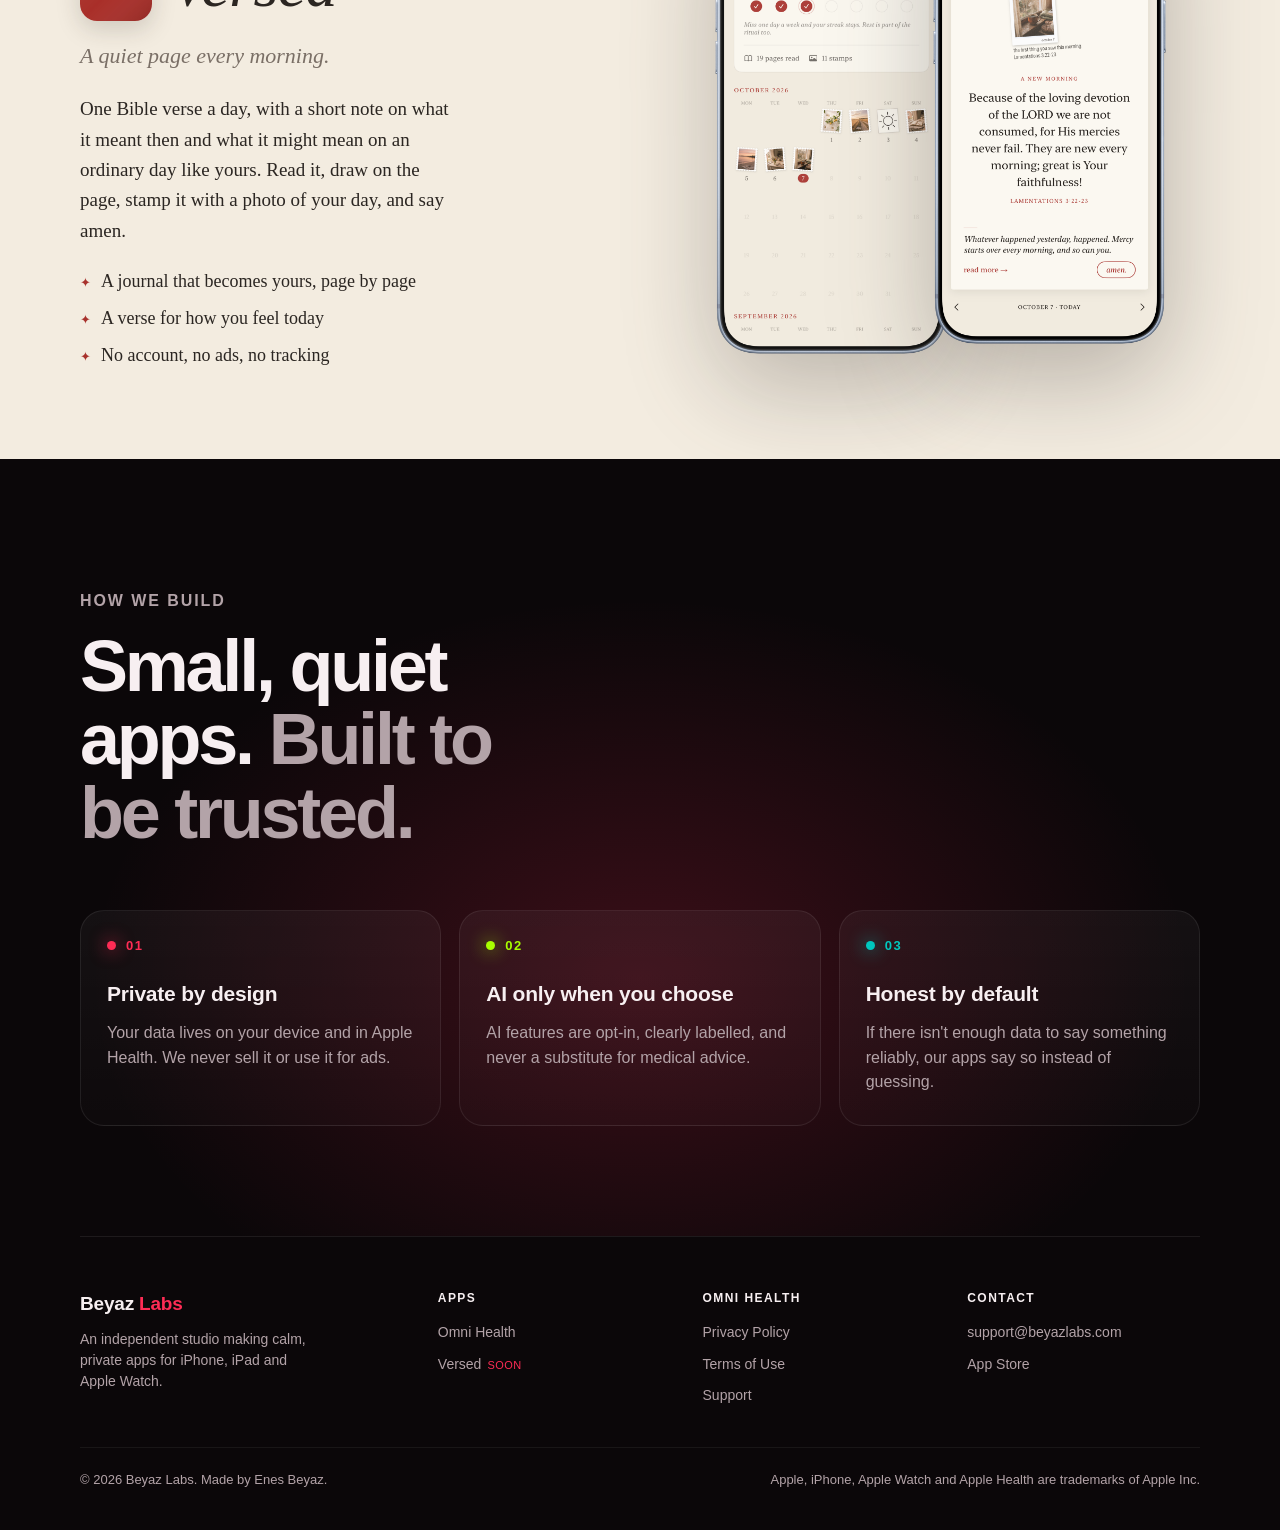
==== commit 83cd1c12: "Site: koyu kapanış bölümü ve sütunlu alt bilgi Co-Authored-By: Claude Opus 5.5 <noreply@anthropic.co" ====
--- a/index.html
+++ b/index.html
@@ -148,7 +148,7 @@
   .links a:hover { color: var(--on-night); }
 
   /* Versed */
-  .versed { background: var(--paper); color: var(--paper-ink); padding: 130px 0; overflow: hidden; }
+  .versed { background: var(--paper); color: var(--paper-ink); padding: 120px 0 90px; overflow: hidden; }
   .versed .grid { display: grid; grid-template-columns: 1.05fr 1fr; gap: 56px; align-items: center; }
   .versed .badge { display: inline-block; font: 600 12px/1 var(--sans); letter-spacing: .14em; text-transform: uppercase; color: var(--rubric); border: 1px solid currentColor; border-radius: 999px; padding: 7px 12px; margin-bottom: 22px; }
   .versed-head { display: flex; gap: 18px; align-items: center; margin-bottom: 20px; }
@@ -163,18 +163,31 @@
   .versed .shot.a { left: 6%; top: 60px; opacity: .92; transform: translateY(calc(var(--vp, 0) * 60px)); }
   .versed .shot.b { right: 6%; top: 0; transform: translateY(calc(var(--vp, 0) * -40px)); }
 
-  /* Principles */
-  .principles { padding: 120px 0; }
-  .principles h2 { font: 700 clamp(30px, 4vw, 44px)/1.08 var(--sans); letter-spacing: -0.03em; margin: 0 0 48px; max-width: 18ch; text-wrap: balance; }
-  .principles .cols { display: grid; grid-template-columns: repeat(3, 1fr); gap: 40px; }
-  .principles h3 { font-size: 19px; margin: 0 0 8px; }
-  .principles .dot { width: 10px; height: 10px; border-radius: 50%; margin-bottom: 16px; }
-  .principles p { color: var(--muted); margin: 0; font-size: 16px; }
-
-  footer { border-top: 1px solid var(--line); padding: 32px 0 56px; color: var(--muted); font-size: 14px; }
-  footer .wrap { display: flex; flex-wrap: wrap; gap: 10px 28px; justify-content: space-between; }
-  footer a { color: var(--muted); text-decoration: none; }
-  footer a:hover { color: var(--ink); }
+  /* Principles — dark closing, mirrors the hero */
+  .principles { position: relative; background: var(--night); color: var(--on-night); padding: 130px 0 110px; overflow: hidden; }
+  .principles::before { content: ""; position: absolute; left: 50%; top: 18%; width: 1100px; height: 760px; transform: translateX(-50%);
+    background: radial-gradient(closest-side, rgba(254,44,85,.20), transparent); pointer-events: none; }
+  .principles .eyebrow { margin-bottom: 16px; }
+  .principles h2 { position: relative; font: 700 clamp(38px, 6vw, 72px)/1.02 var(--sans); letter-spacing: -0.045em; margin: 0 0 60px; max-width: 14ch; text-wrap: balance; }
+  .principles h2 em { font-style: normal; color: var(--on-night-muted); }
+  .principles .cols { position: relative; display: grid; grid-template-columns: repeat(3, 1fr); gap: 18px; }
+  .principles .card { border: 1px solid rgba(255,255,255,.08); border-radius: 24px; padding: 28px 26px 30px;
+    background: linear-gradient(180deg, rgba(255,255,255,.045), rgba(255,255,255,.015)); }
+  .principles .num { font: 600 13px/1 var(--sans); letter-spacing: .12em; color: var(--c); margin-bottom: 26px; display: flex; align-items: center; gap: 10px; }
+  .principles .num::before { content: ""; width: 9px; height: 9px; border-radius: 50%; background: var(--c); box-shadow: 0 0 18px var(--c); }
+  .principles h3 { font-size: 21px; letter-spacing: -0.01em; margin: 0 0 10px; }
+  .principles p { color: var(--on-night-muted); margin: 0; font-size: 16px; }
+
+  footer { background: var(--night); color: var(--on-night-muted); font-size: 14px; padding: 0 0 40px; }
+  footer .grid { display: grid; grid-template-columns: 1.4fr 1fr 1fr 1fr; gap: 32px; padding: 52px 0 40px; border-top: 1px solid rgba(255,255,255,.08); }
+  footer .brand { font-size: 19px; color: var(--on-night); display: inline-block; margin-bottom: 10px; }
+  footer p.blurb { margin: 0; max-width: 30ch; line-height: 1.5; }
+  footer h4 { margin: 0 0 14px; font-size: 12px; font-weight: 600; letter-spacing: .12em; text-transform: uppercase; color: var(--on-night); }
+  footer ul { list-style: none; margin: 0; padding: 0; display: grid; gap: 10px; }
+  footer a { color: var(--on-night-muted); text-decoration: none; }
+  footer a:hover { color: var(--on-night); }
+  footer .soon { font-size: 11px; color: var(--pink); margin-left: 6px; letter-spacing: .04em; }
+  footer .legal { display: flex; flex-wrap: wrap; gap: 8px 24px; justify-content: space-between; padding-top: 22px; border-top: 1px solid rgba(255,255,255,.06); font-size: 13px; }
 
   /* Reveal */
   .reveal { opacity: 1; transform: none; transition: opacity .9s ease, transform .9s cubic-bezier(.2,.7,.2,1); }
@@ -189,7 +202,9 @@
     .step { min-height: 62vh; justify-content: flex-start; padding-top: 12px; }
     .step h3 { font-size: 30px; }
     .versed .grid { grid-template-columns: 1fr; }
-    .principles .cols { grid-template-columns: 1fr; gap: 28px; }
+    .principles .cols { grid-template-columns: 1fr; gap: 14px; }
+    footer .grid { grid-template-columns: 1fr 1fr; }
+    footer .grid > div:first-child { grid-column: 1 / -1; }
   }
   .step .m { display: none; }
   .step .m { margin-top: 26px; }
@@ -317,19 +332,50 @@
 
   <section class="principles" aria-labelledby="how">
     <div class="wrap">
-      <h2 id="how" class="reveal">How we build.</h2>
+      <p class="eyebrow reveal">How we build</p>
+      <h2 id="how" class="reveal">Small, quiet apps. <em>Built to be trusted.</em></h2>
       <div class="cols">
-        <div class="reveal"><div class="dot" style="background:var(--pink)"></div><h3>Private by design</h3><p>Your data lives on your device and in Apple Health. We never sell it or use it for ads.</p></div>
-        <div class="reveal"><div class="dot" style="background:var(--lime)"></div><h3>AI only when you choose</h3><p>AI features are opt-in, clearly labelled, and never a substitute for medical advice.</p></div>
-        <div class="reveal"><div class="dot" style="background:var(--teal)"></div><h3>Honest by default</h3><p>If there isn't enough data to say something reliably, our apps say so instead of guessing.</p></div>
+        <div class="card reveal" style="--c:var(--pink)"><div class="num">01</div><h3>Private by design</h3><p>Your data lives on your device and in Apple Health. We never sell it or use it for ads.</p></div>
+        <div class="card reveal" style="--c:var(--lime); transition-delay:.08s"><div class="num">02</div><h3>AI only when you choose</h3><p>AI features are opt-in, clearly labelled, and never a substitute for medical advice.</p></div>
+        <div class="card reveal" style="--c:var(--teal); transition-delay:.16s"><div class="num">03</div><h3>Honest by default</h3><p>If there isn't enough data to say something reliably, our apps say so instead of guessing.</p></div>
       </div>
     </div>
   </section>
 
   <footer>
     <div class="wrap">
-      <span>© 2026 Beyaz Labs · Made by Enes Beyaz</span>
-      <span><a href="mailto:support@beyazlabs.com">support@beyazlabs.com</a></span>
+      <div class="grid">
+        <div>
+          <a class="brand" href="#">Beyaz <span style="color:var(--pink)">Labs</span></a>
+          <p class="blurb">An independent studio making calm, private apps for iPhone, iPad and Apple Watch.</p>
+        </div>
+        <div>
+          <h4>Apps</h4>
+          <ul>
+            <li><a href="#omni">Omni Health</a></li>
+            <li><a href="#versed">Versed</a><span class="soon">SOON</span></li>
+          </ul>
+        </div>
+        <div>
+          <h4>Omni Health</h4>
+          <ul>
+            <li><a href="privacypolicy.html">Privacy Policy</a></li>
+            <li><a href="termsofuse.html">Terms of Use</a></li>
+            <li><a href="support.html">Support</a></li>
+          </ul>
+        </div>
+        <div>
+          <h4>Contact</h4>
+          <ul>
+            <li><a href="mailto:support@beyazlabs.com">support@beyazlabs.com</a></li>
+            <li><a href="https://apps.apple.com/app/id6775592612">App Store</a></li>
+          </ul>
+        </div>
+      </div>
+      <div class="legal">
+        <span>© 2026 Beyaz Labs. Made by Enes Beyaz.</span>
+        <span>Apple, iPhone, Apple Watch and Apple Health are trademarks of Apple Inc.</span>
+      </div>
     </div>
   </footer>
 
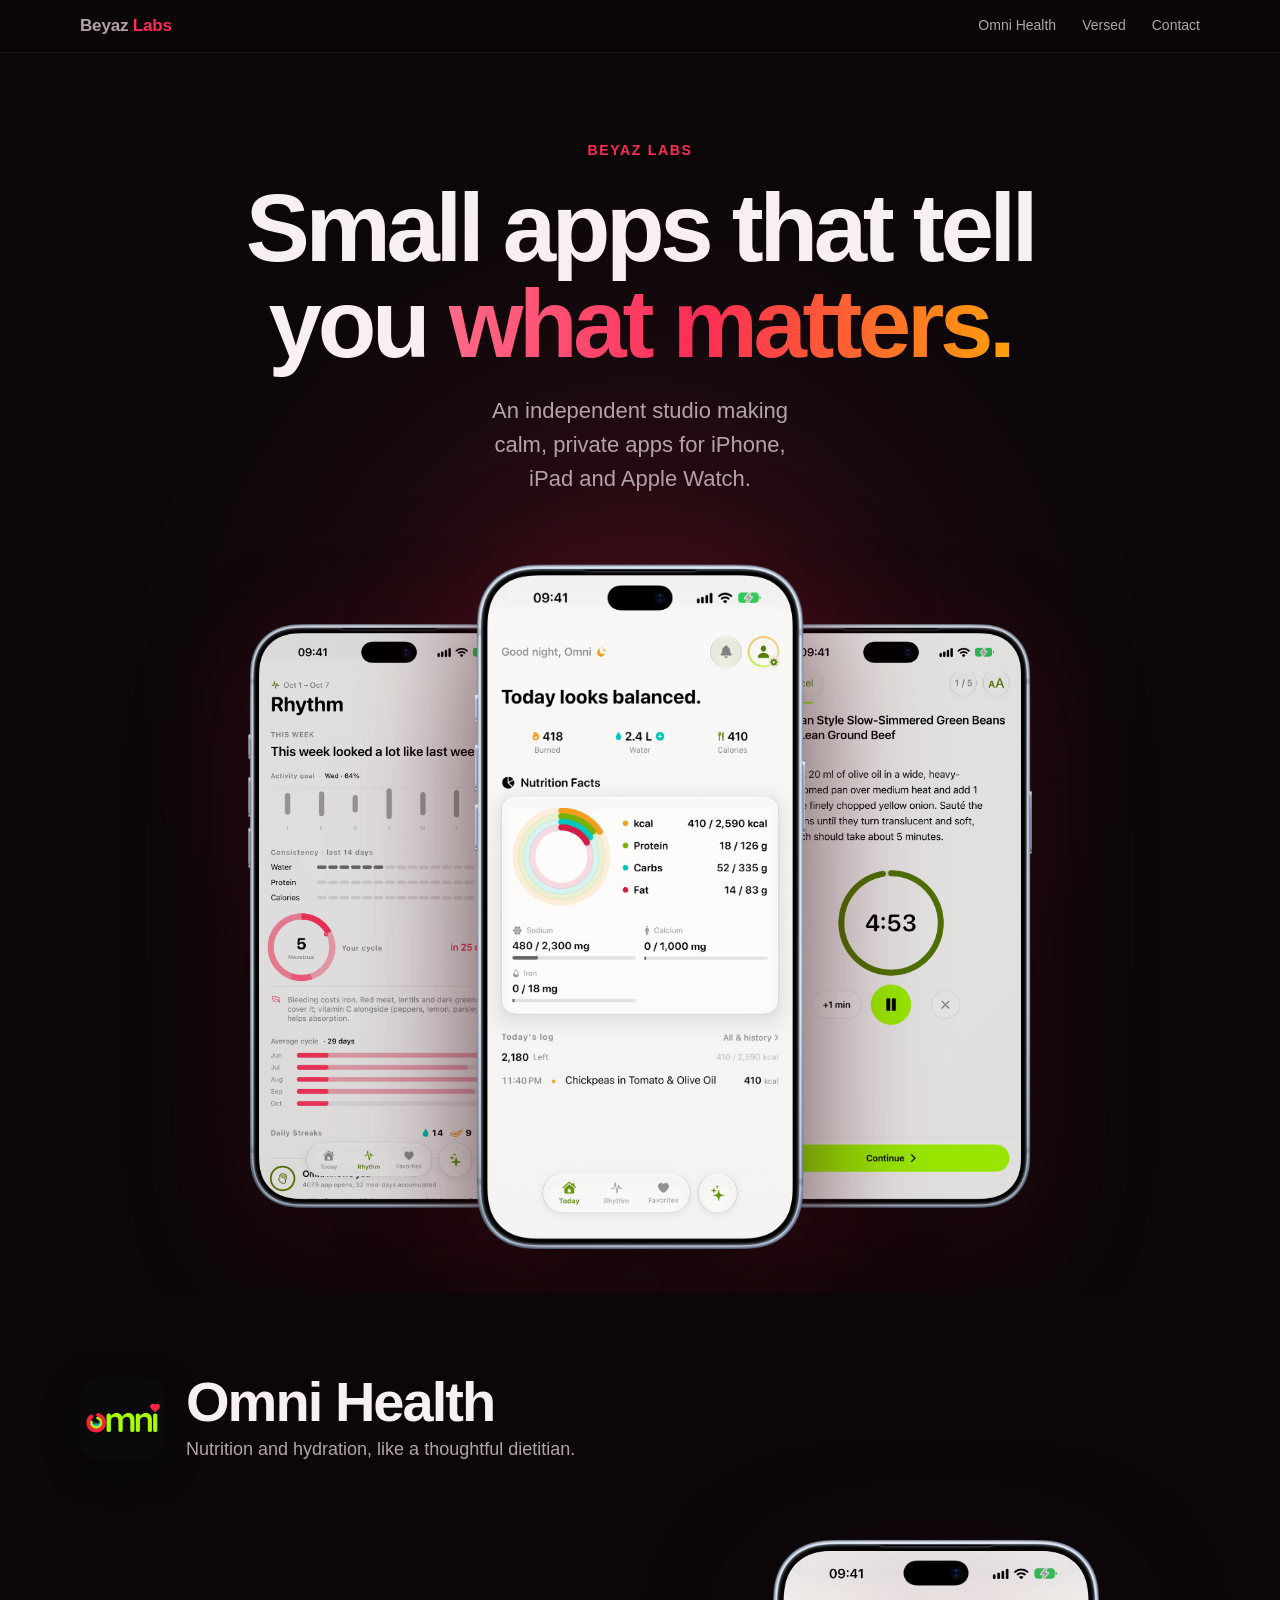
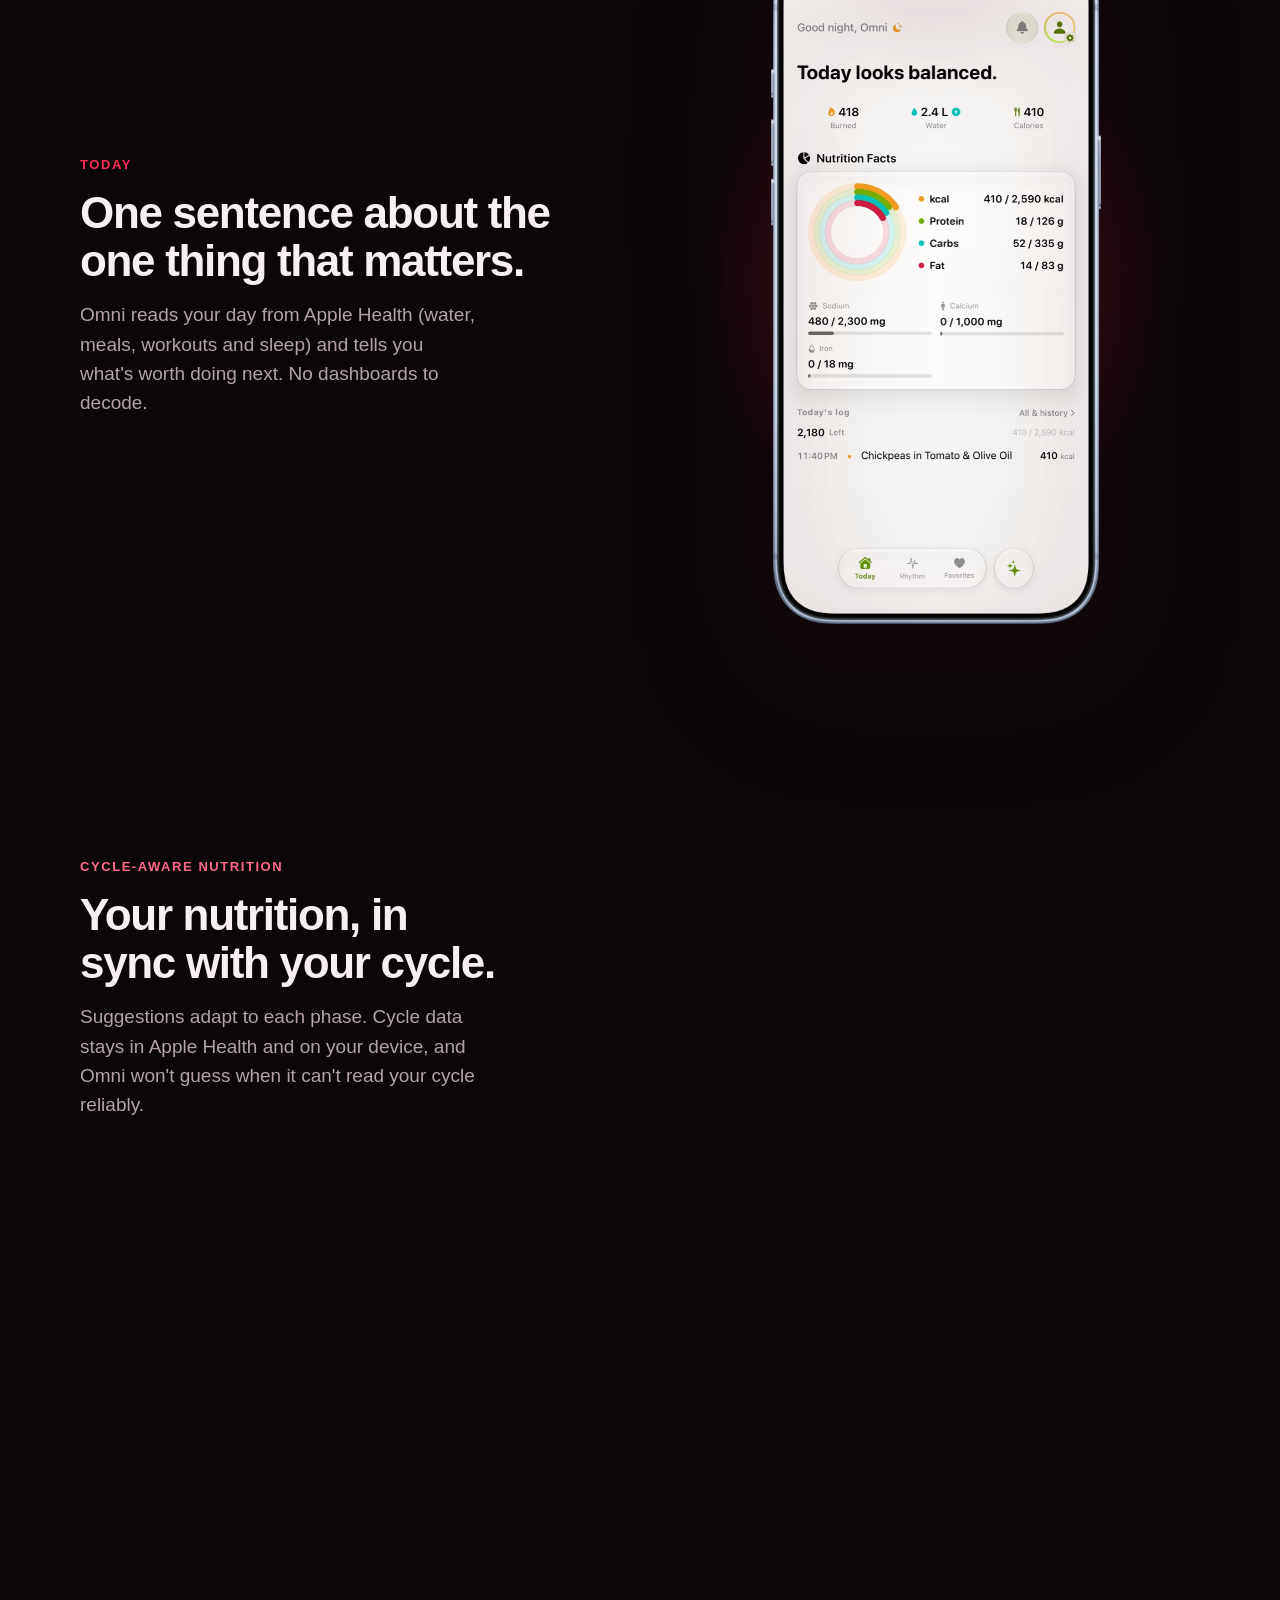
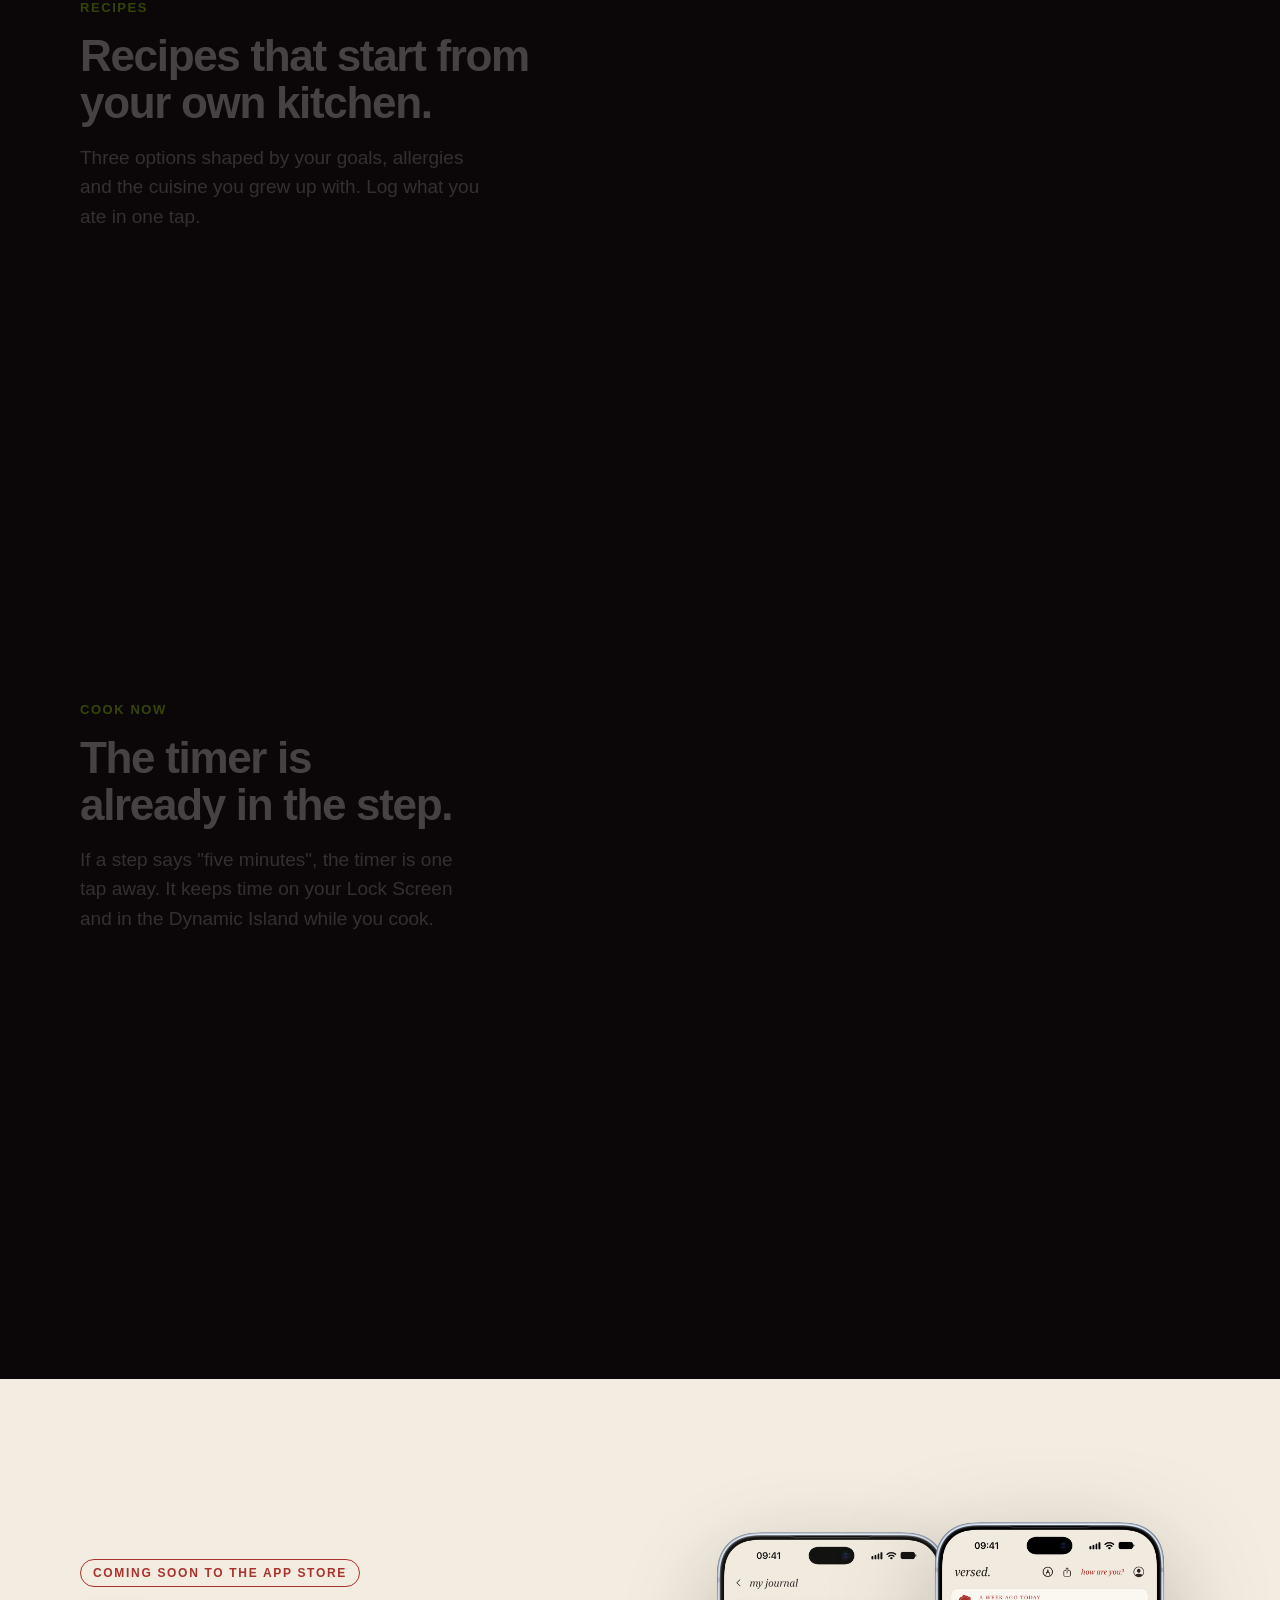
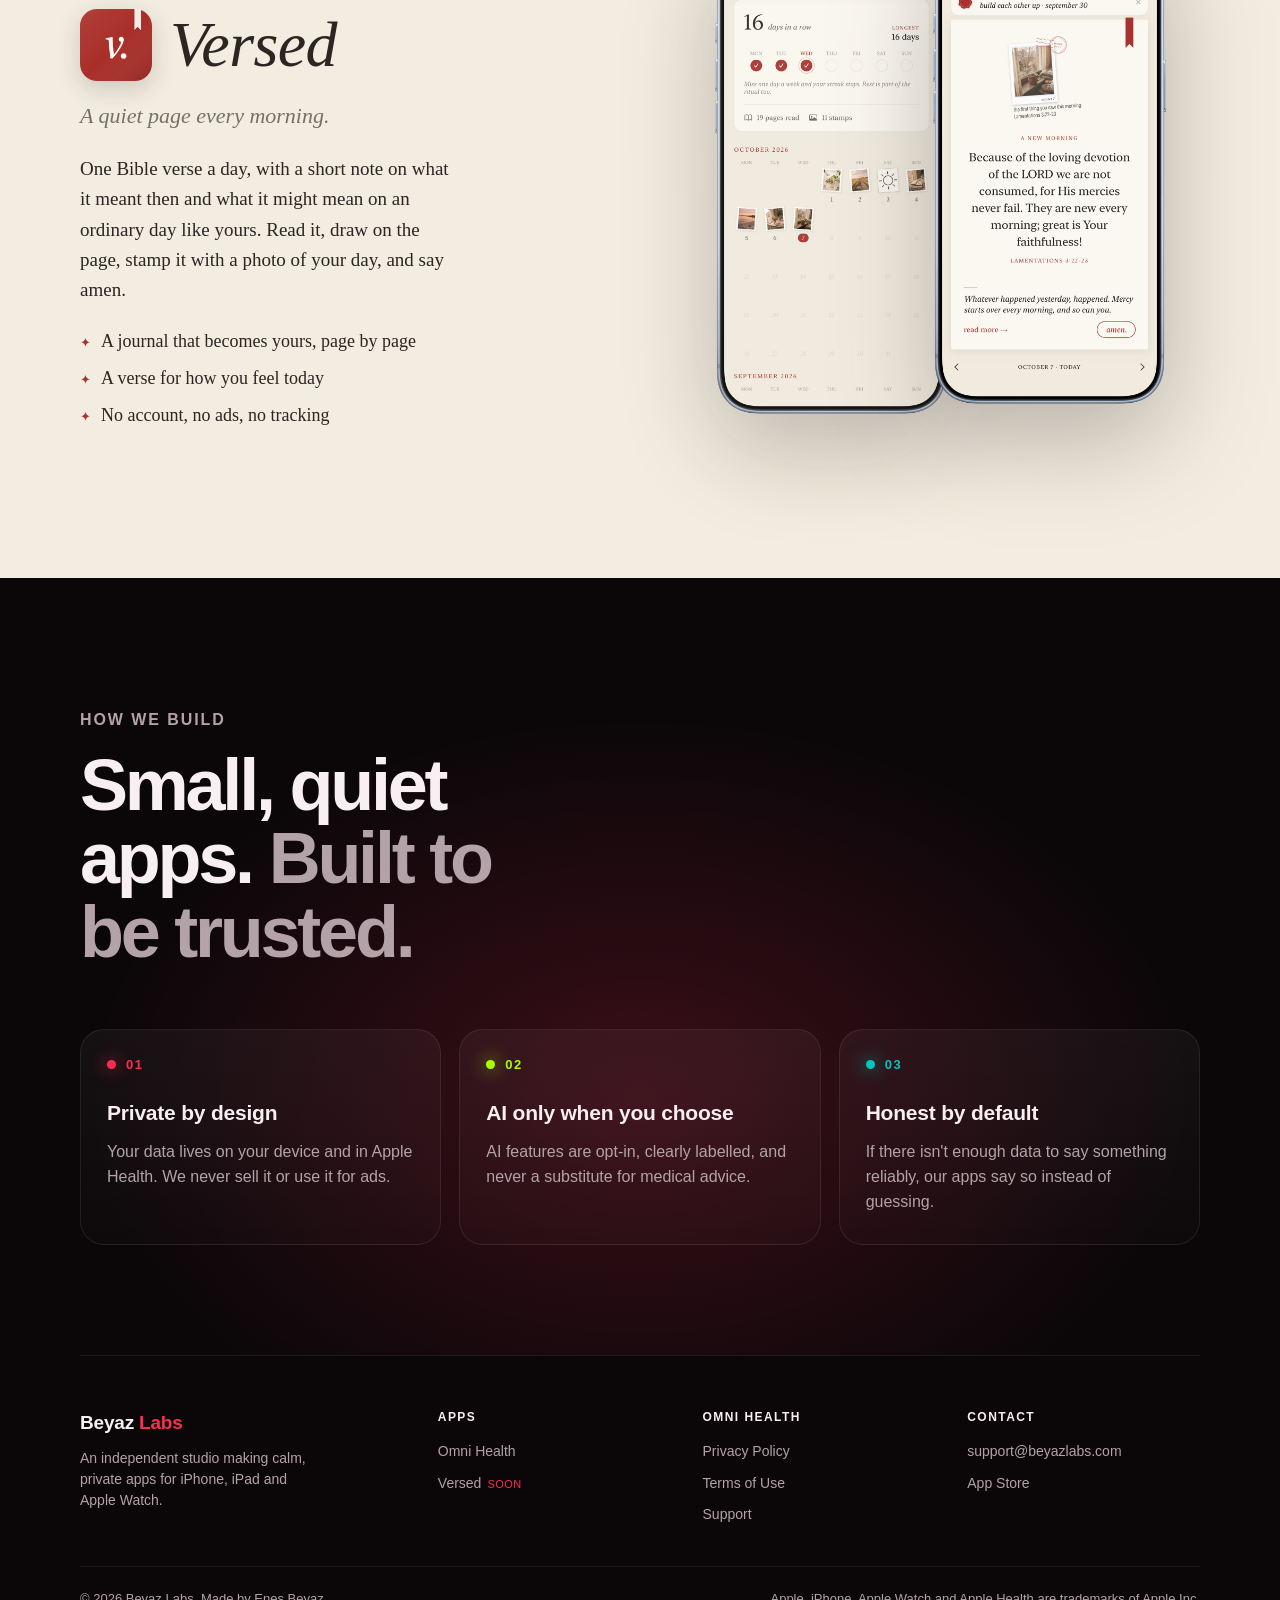
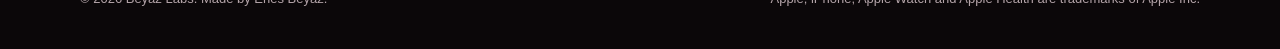
==== commit 41962b55: "Site: ekran içi perde geçişi (dönme yerine), yazı-ekran senkronu iki yönde, Versed telefonda üst üst" ====
--- a/index.html
+++ b/index.html
@@ -126,12 +126,18 @@
   .step p { color: var(--on-night-muted); font-size: 19px; margin: 0; max-width: 38ch; }
   .pin { --pw: min(340px, 27vw, calc((100vh - 120px) / 2.04)); position: sticky; top: calc(26px + 50vh - var(--pw) * 1.02); display: flex; justify-content: center; }
   .pin .stack { position: relative; width: var(--pw); aspect-ratio: 1470 / 3000; }
-  .pin .stack { perspective: 1800px; }
-  .pin .stack img { position: absolute; inset: 0; width: 100%; opacity: 0; backface-visibility: hidden;
-    transform: rotateY(80deg) scale(.9); transform-origin: 50% 50%;
-    transition: opacity .45s ease, transform .85s cubic-bezier(.2,.75,.2,1); }
-  .pin .stack img.prev { transform: rotateY(-80deg) scale(.9); }
-  .pin .stack img.on { opacity: 1; transform: none; transition-delay: .12s; }
+  /* Sabit çerçeve, değişen ekran: yeni ekran perde gibi açılır (aşağı
+     kaydırırken alttan, yukarı kaydırırken üstten), eskisi geri çekilip kararır. */
+  .pin .scr { position: absolute; left: 5.102%; top: 2.2%; width: 89.796%; height: 95.6%;
+    border-radius: 14.4% / 6.62%; overflow: hidden; background: #F7F5F2; }
+  .pin .scr img { position: absolute; inset: 0; width: 100%; height: 100%; object-fit: cover;
+    clip-path: inset(100% 0 0 0); transform: translateY(6%) scale(1.04); filter: brightness(1);
+    transition: clip-path .75s cubic-bezier(.65,0,.25,1), transform .9s cubic-bezier(.2,.75,.2,1), filter .75s ease; }
+  .pin .stack.rev .scr img { clip-path: inset(0 0 100% 0); transform: translateY(-6%) scale(1.04); }
+  .pin .scr img.on { clip-path: inset(0 0 0 0) !important; transform: none !important; z-index: 2; }
+  .pin .scr img.was { clip-path: inset(0 0 0 0) !important; transform: scale(.92) !important; filter: brightness(.55); z-index: 1; transition-duration: .9s; }
+  .pin .bz { position: absolute; inset: 0; width: 100%; z-index: 3; pointer-events: none;
+    filter: drop-shadow(0 40px 60px rgba(0,0,0,.55)) drop-shadow(0 20px 50px rgba(254,44,85,.18)); }
   .pin .halo { position: absolute; inset: 10% -20%; background: radial-gradient(closest-side, var(--halo, rgba(254,44,85,.30)), transparent); filter: blur(10px); transition: background .6s ease; z-index: -1; }
 
   .omni-cta { display: flex; flex-wrap: wrap; gap: 14px 24px; align-items: center; margin-top: 40px; }
@@ -158,7 +164,7 @@
   .versed p.body { font: 19px/1.6 var(--serif); max-width: 40ch; margin: 0 0 22px; }
   .versed ul { list-style: none; padding: 0; margin: 0; display: grid; gap: 10px; font: 18px/1.5 var(--serif); }
   .versed li::before { content: "✦"; color: var(--rubric); margin-right: 10px; font-size: 13px; }
-  .versed .shots { position: relative; height: calc(min(46%, 290px) * 0 + clamp(560px, 46vw, 680px)); }
+  .versed .shots { position: relative; height: clamp(560px, 46vw, 680px); }
   .versed .shot { position: absolute; width: min(46%, 290px); filter: drop-shadow(0 34px 50px rgba(43,38,34,.30)); }
   .versed .shot.a { left: 6%; top: 60px; opacity: .92; transform: translateY(calc(var(--vp, 0) * 60px)); }
   .versed .shot.b { right: 6%; top: 0; transform: translateY(calc(var(--vp, 0) * -40px)); }
@@ -202,6 +208,9 @@
     .step { min-height: 62vh; justify-content: flex-start; padding-top: 12px; }
     .step h3 { font-size: 30px; }
     .versed .grid { grid-template-columns: 1fr; }
+    .versed .shots { height: min(118vw, 520px); margin-top: 24px; }
+    .versed .shot { width: 52%; }
+    .versed .shot.a { left: 0; top: 40px; } .versed .shot.b { right: 0; }
     .principles .cols { grid-template-columns: 1fr; gap: 14px; }
     footer .grid { grid-template-columns: 1fr 1fr; }
     footer .grid > div:first-child { grid-column: 1 / -1; }
@@ -217,7 +226,7 @@
     nav.top ul li:nth-child(3) { display: none; }
   }
   @media (prefers-reduced-motion: reduce) {
-    .stage .device, .reveal, .pin .stack img, .step, .hero .copy { transition: none; transform: none !important; }
+    .stage .device, .reveal, .pin .scr img, .step, .hero .copy { transition: none; transform: none !important; }
   }
 </style>
 </head>
@@ -286,10 +295,13 @@
         <div class="pin" aria-hidden="true">
           <div class="stack" id="pinScreen">
             <div class="halo" id="halo"></div>
-            <img class="device on" src="img/omni-today.png" alt="">
-            <img class="device" src="img/omni-rhythm.png" alt="" loading="lazy">
-            <img class="device" src="img/omni-recipe.png" alt="" loading="lazy">
-            <img class="device" src="img/omni-cook.png" alt="" loading="lazy">
+            <div class="scr">
+              <img class="on" src="img/scr-today.jpg" alt="">
+              <img src="img/scr-rhythm.jpg" alt="" loading="lazy">
+              <img src="img/scr-recipe.jpg" alt="" loading="lazy">
+              <img src="img/scr-cook.jpg" alt="" loading="lazy">
+            </div>
+            <img class="bz" src="img/bezel.png" alt="">
           </div>
         </div>
       </div>
@@ -411,18 +423,30 @@
   addEventListener('scroll', () => { if (!ticking) { ticking = true; requestAnimationFrame(onScroll); } }, { passive: true });
   onScroll();
 
-  // Omni story: the pinned phone follows the step in view.
-  const shots = [...document.querySelectorAll('#pinScreen img.device')];
+  // Omni story: the active step is read from scroll position on every frame,
+  // so scrolling down and back up always lands on the same screen.
+  const stack = document.getElementById('pinScreen');
+  const shots = [...stack.querySelectorAll('.scr img')];
   const halo = document.getElementById('halo');
   const steps = [...document.querySelectorAll('.step')];
-  const so = new IntersectionObserver((es) => es.forEach(e => {
-    if (!e.isIntersecting) return;
-    steps.forEach(s => s.classList.toggle('on', s === e.target));
-    const i = +e.target.dataset.shot;
-    shots.forEach((im, k) => { im.classList.toggle('on', k === i); im.classList.toggle('prev', k < i); });
-    halo.style.setProperty('--halo', e.target.dataset.halo);
-  }), { rootMargin: matchMedia('(max-width: 860px)').matches ? '-62% 0px -30% 0px' : '-45% 0px -45% 0px' });
-  steps.forEach(s => so.observe(s));
+  let cur = 0;
+  const pick = () => {
+    const mobile = matchMedia('(max-width: 860px)').matches;
+    const line = innerHeight * (mobile ? 0.78 : 0.55);
+    let i = 0;
+    steps.forEach((s, k) => { if (s.getBoundingClientRect().top < line) i = k; });
+    if (i === cur) return;
+    stack.classList.toggle('rev', i < cur);
+    shots.forEach((im, k) => { im.classList.toggle('was', k === cur); im.classList.toggle('on', k === i); });
+    steps.forEach((s, k) => s.classList.toggle('on', k === i));
+    halo.style.setProperty('--halo', steps[i].dataset.halo);
+    cur = i;
+  };
+  // Doğrudan (rAF'siz): dört dikdörtgen okumak ucuz ve iOS Safari'nin
+  // momentum kaydırmasında bile ekran yazıyla aynı anda değişiyor.
+  addEventListener('scroll', pick, { passive: true });
+  addEventListener('resize', pick);
+  pick();
 })();
 </script>
 </body>
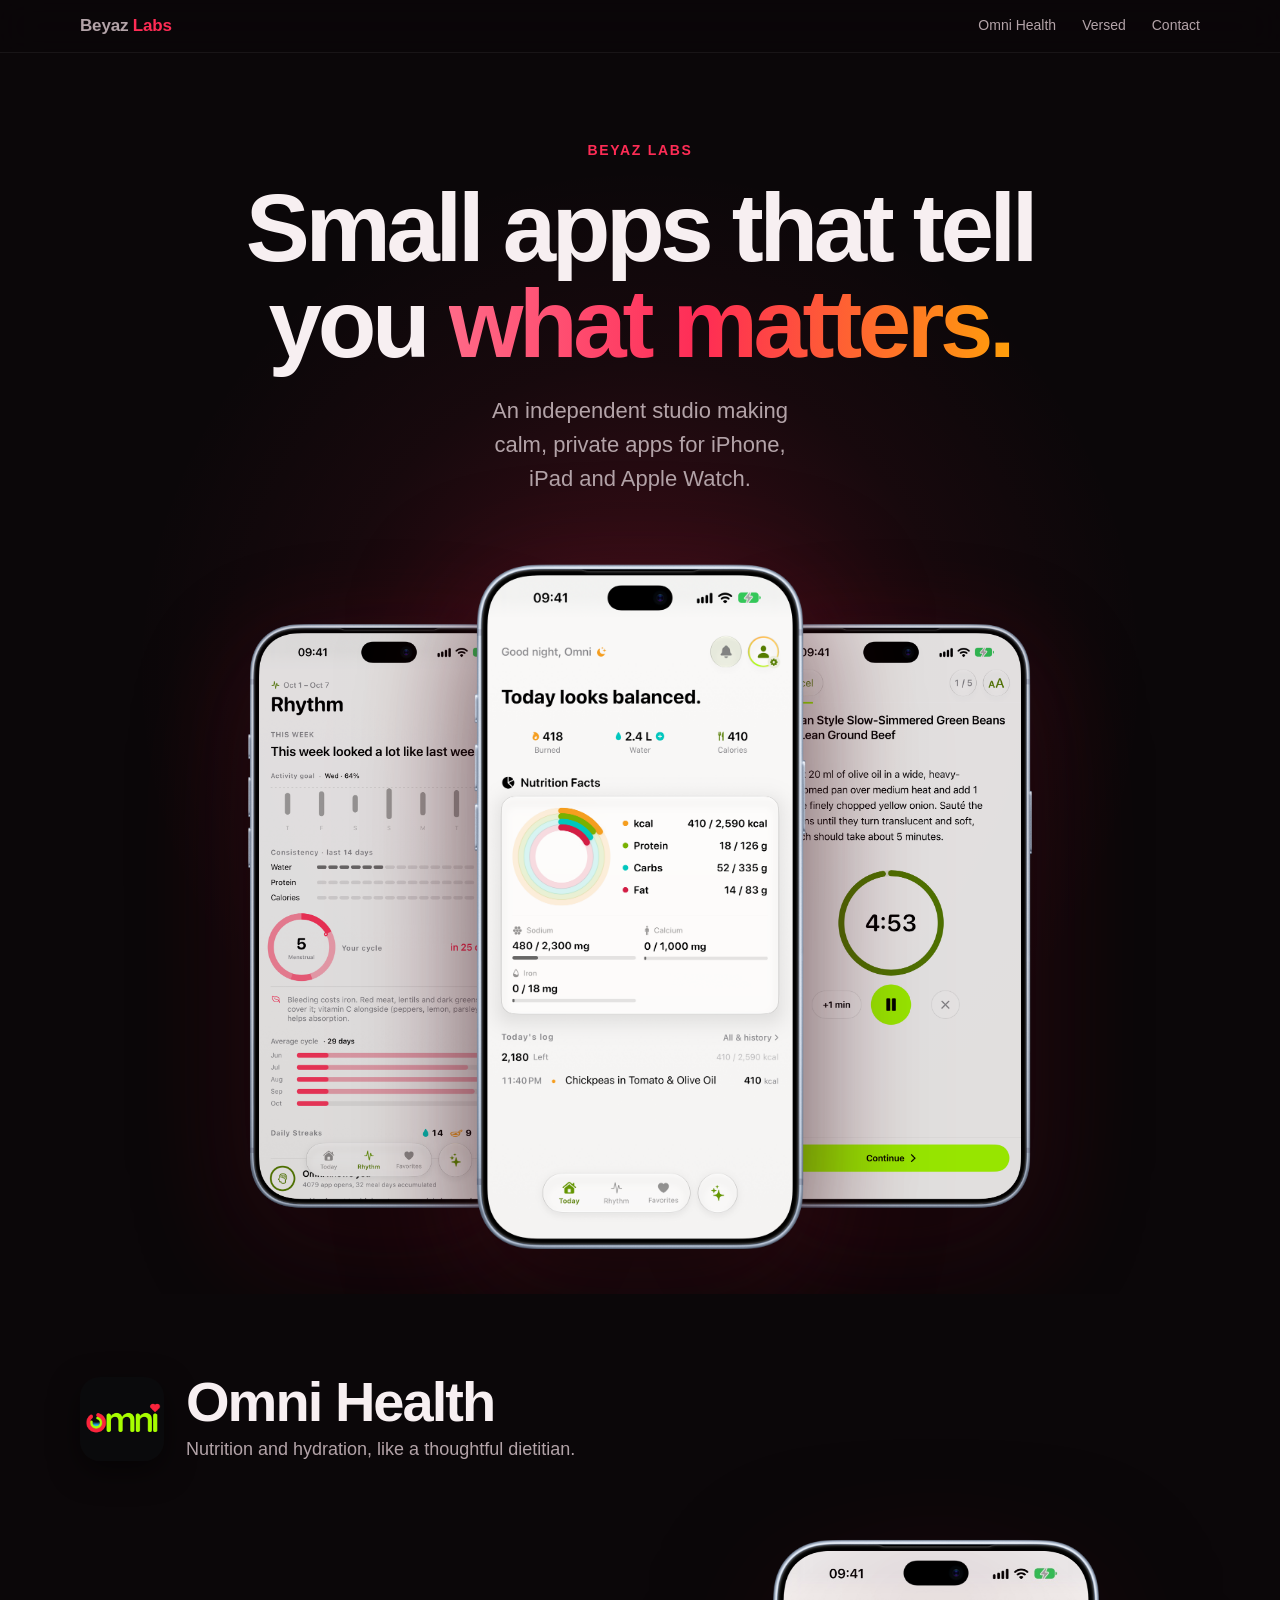
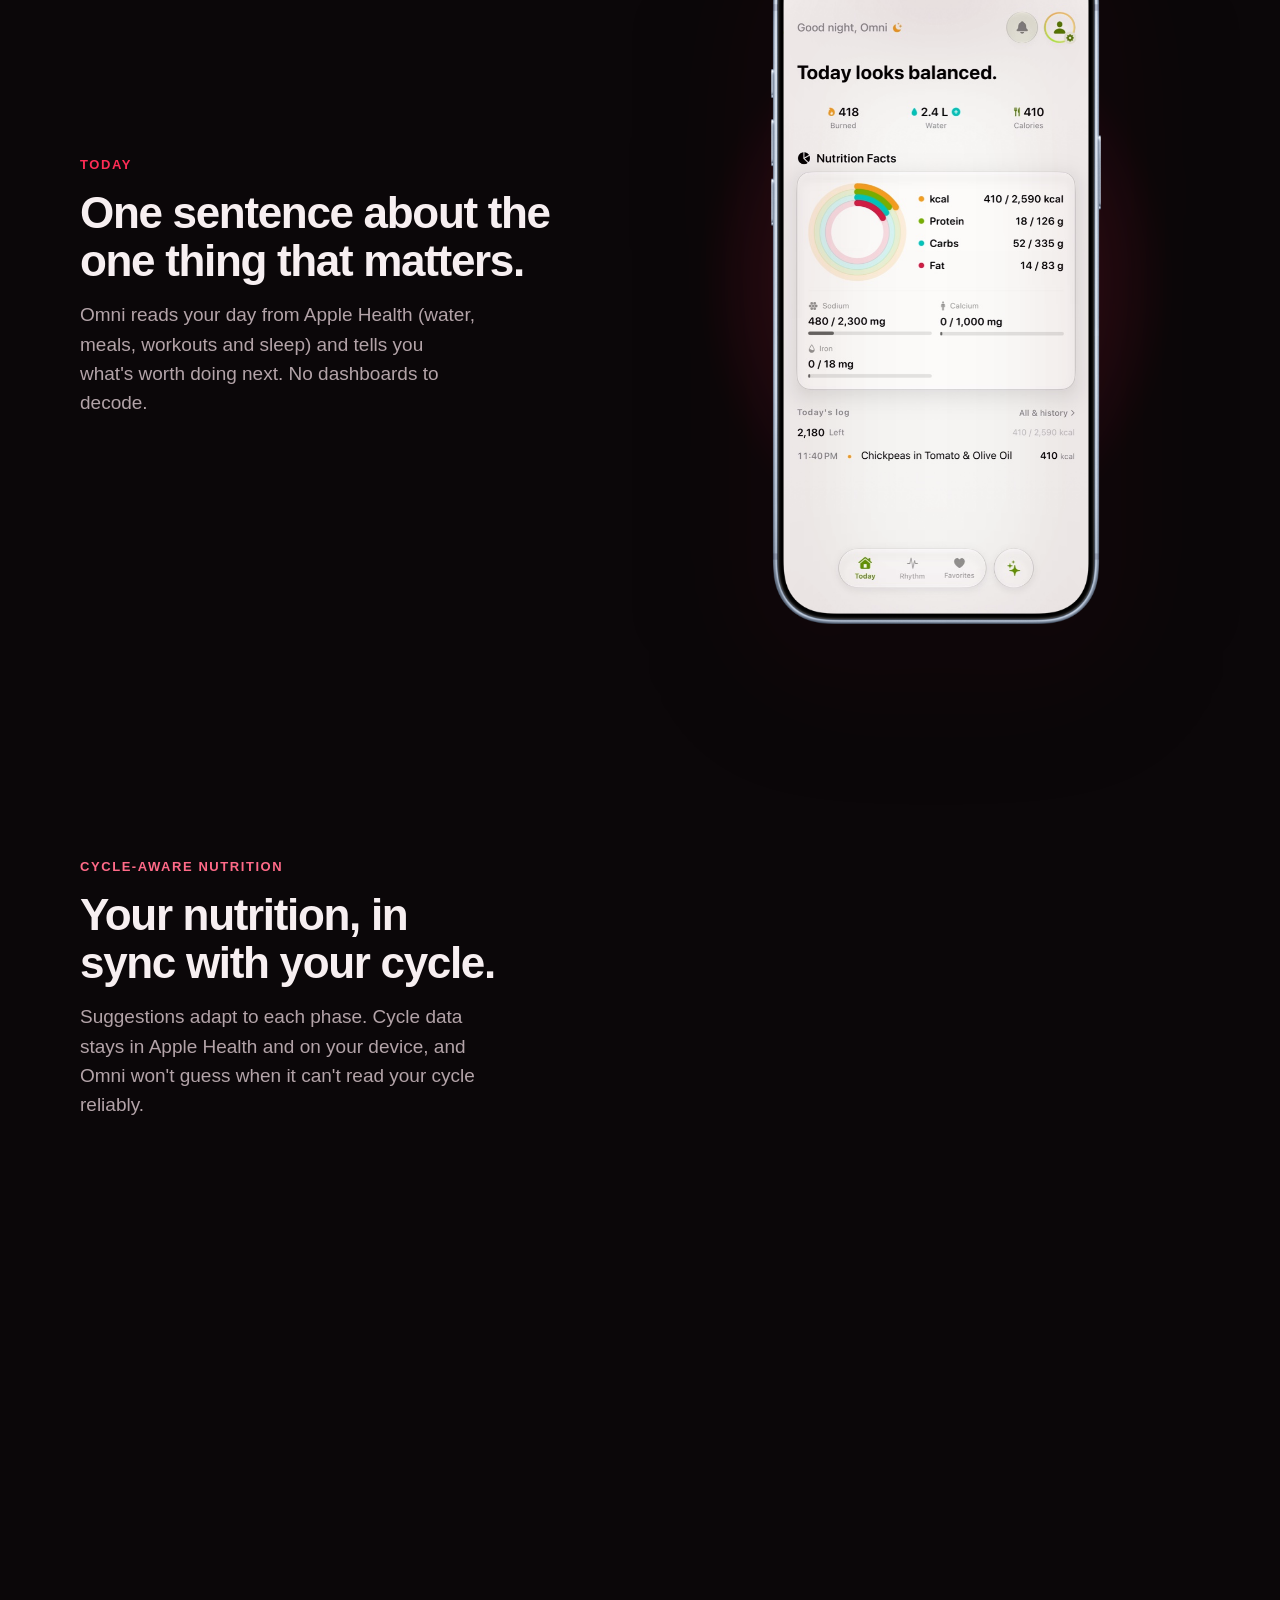
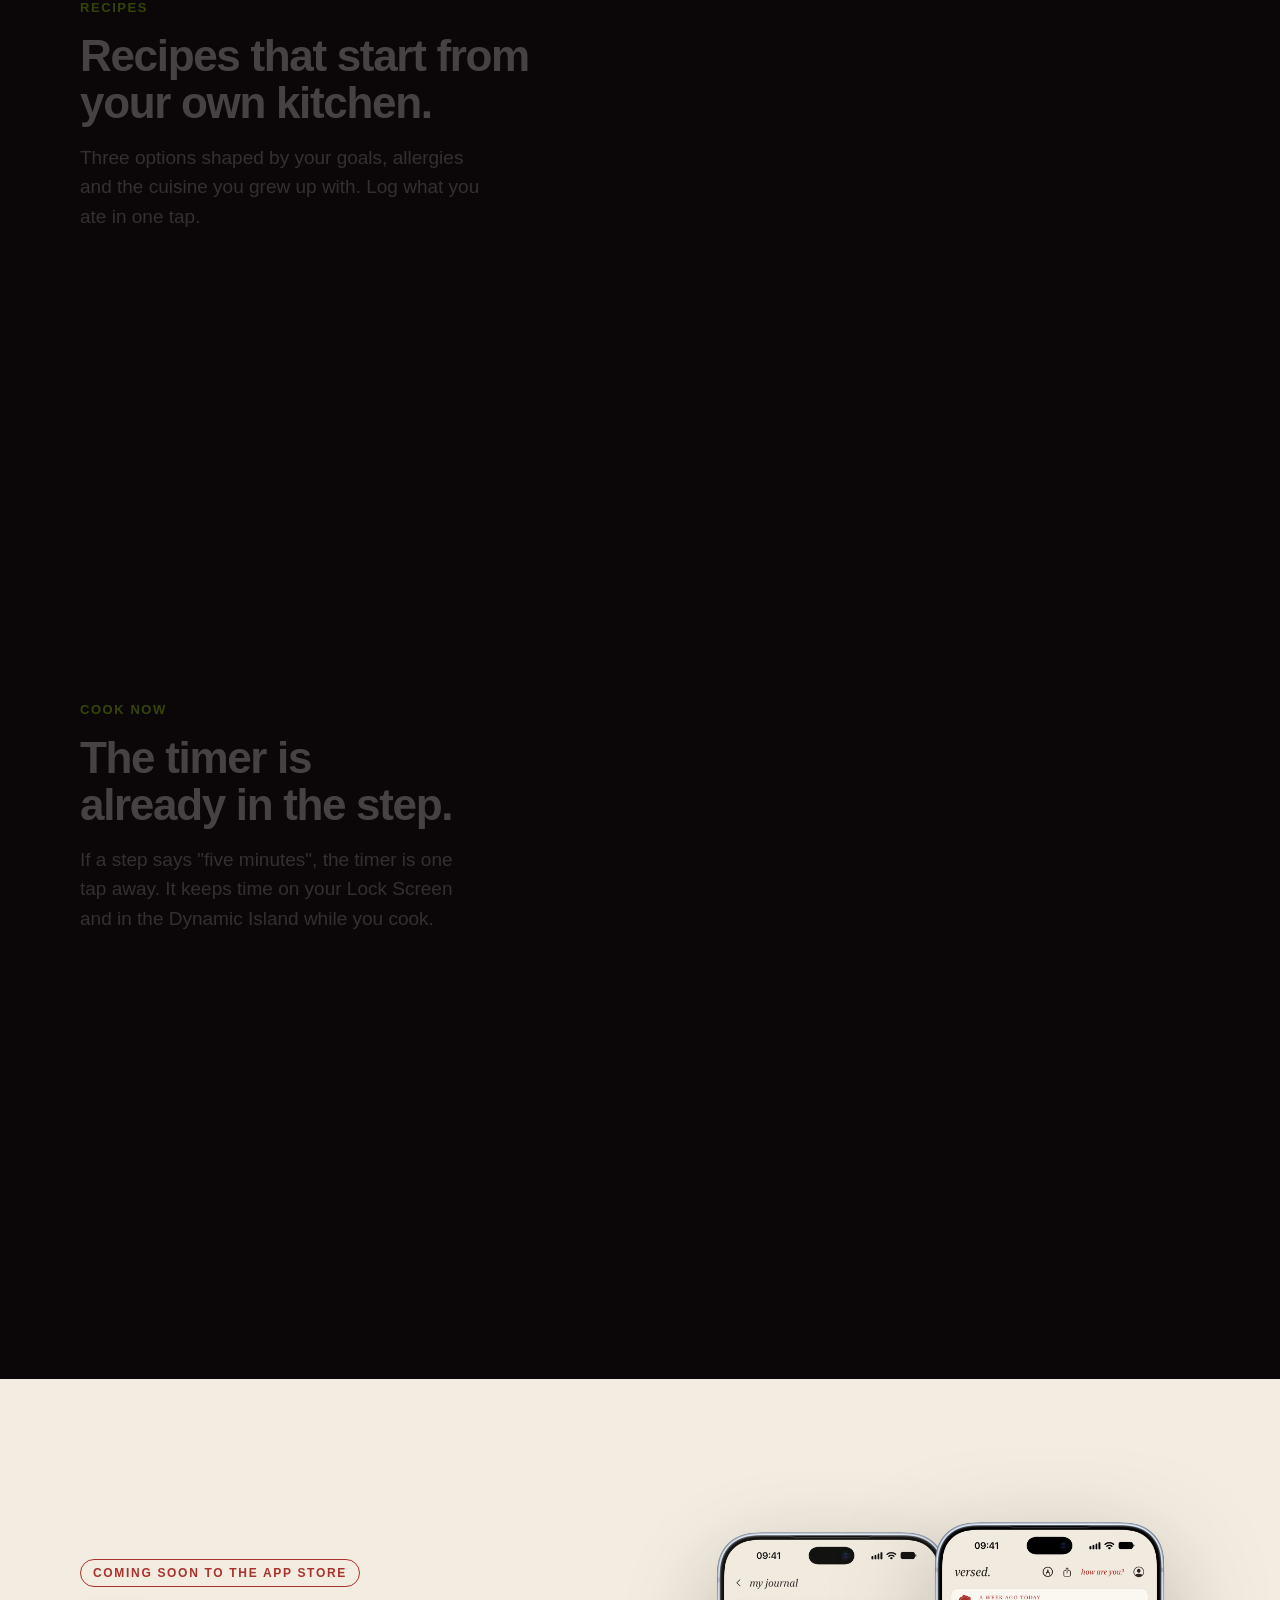
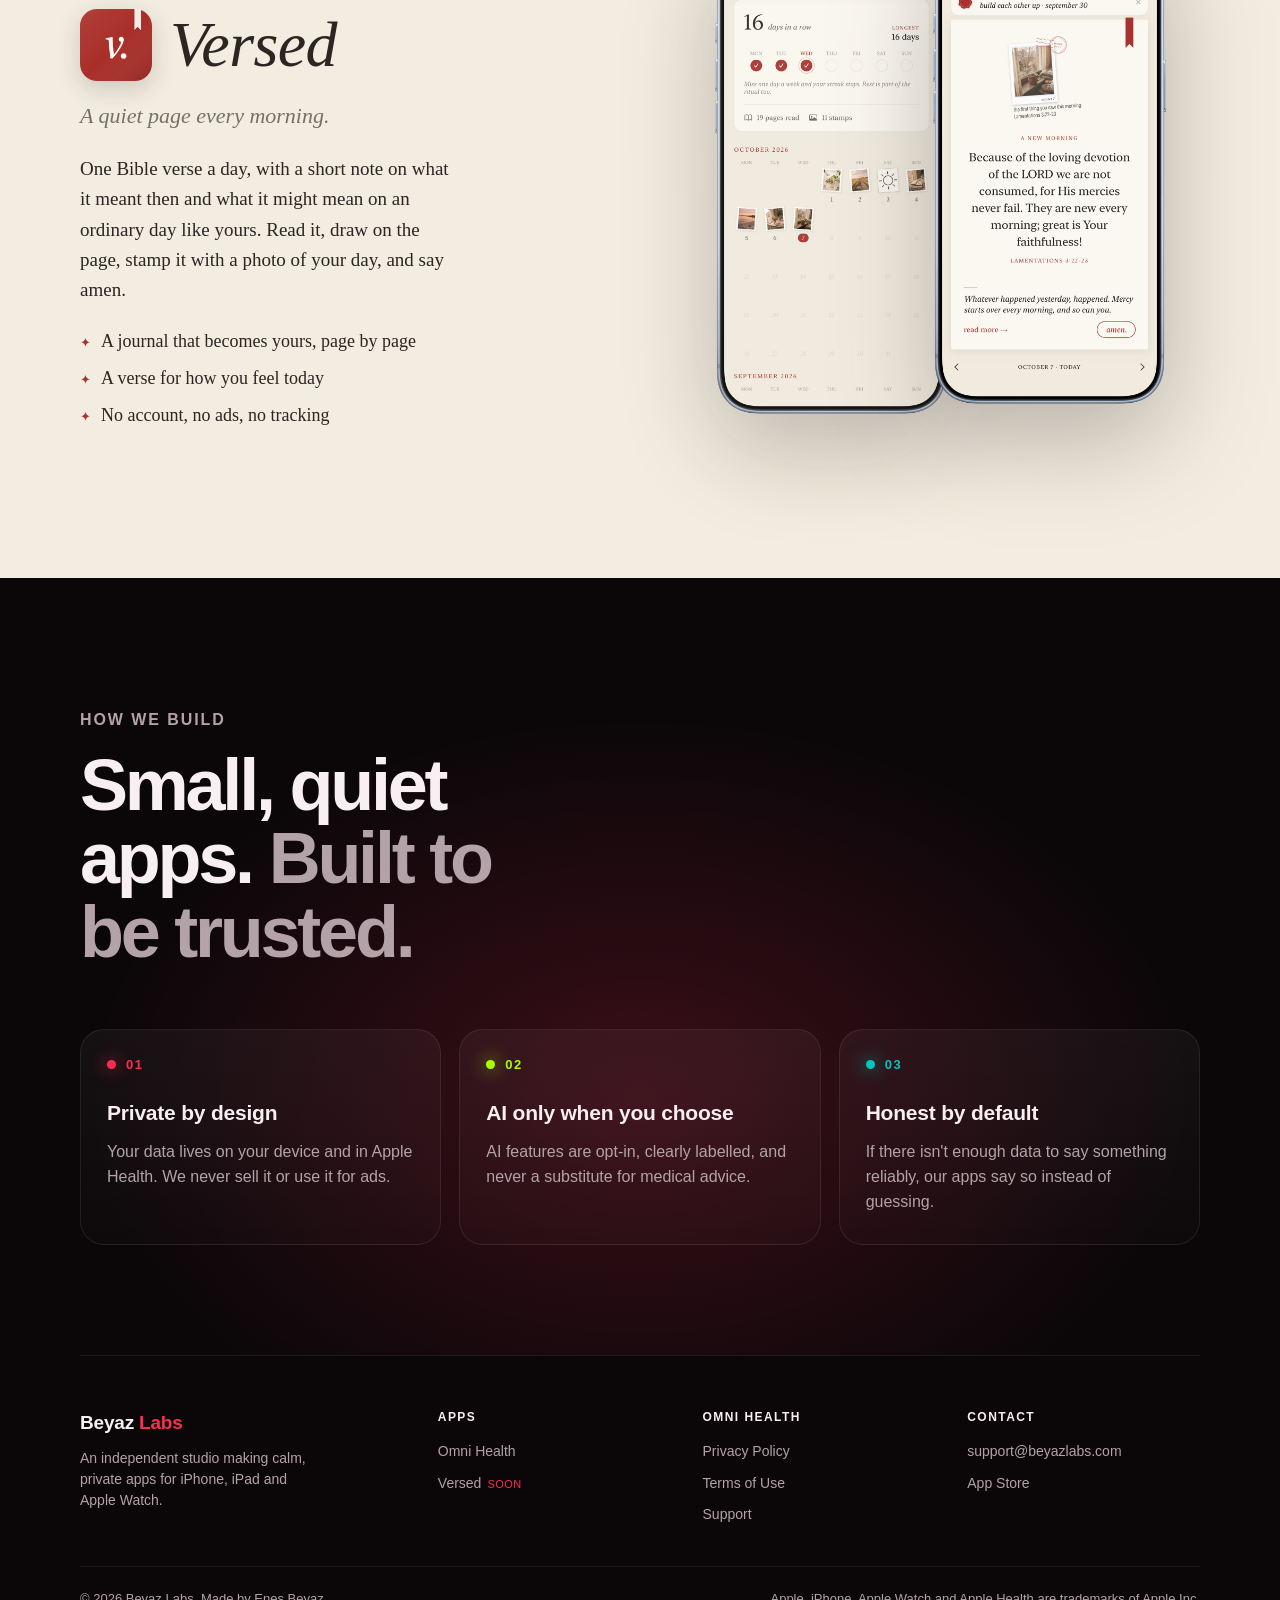
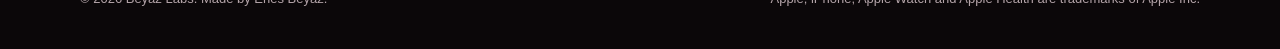
==== commit 7c5d5ddd: "Site: ekran geçişi sadeleşti — kayma/küçülme yok, yalnız perde Co-Authored-By: Claude Opus 5.5 <nore" ====
--- a/index.html
+++ b/index.html
@@ -131,11 +131,13 @@
   .pin .scr { position: absolute; left: 5.102%; top: 2.2%; width: 89.796%; height: 95.6%;
     border-radius: 14.4% / 6.62%; overflow: hidden; background: #F7F5F2; }
   .pin .scr img { position: absolute; inset: 0; width: 100%; height: 100%; object-fit: cover;
-    clip-path: inset(100% 0 0 0); transform: translateY(6%) scale(1.04); filter: brightness(1);
-    transition: clip-path .75s cubic-bezier(.65,0,.25,1), transform .9s cubic-bezier(.2,.75,.2,1), filter .75s ease; }
-  .pin .stack.rev .scr img { clip-path: inset(0 0 100% 0); transform: translateY(-6%) scale(1.04); }
-  .pin .scr img.on { clip-path: inset(0 0 0 0) !important; transform: none !important; z-index: 2; }
-  .pin .scr img.was { clip-path: inset(0 0 0 0) !important; transform: scale(.92) !important; filter: brightness(.55); z-index: 1; transition-duration: .9s; }
+    clip-path: inset(100% 0 0 0); visibility: hidden;
+    transition: clip-path .7s cubic-bezier(.65,0,.25,1), filter .7s ease; }
+  .pin .stack.rev .scr img { clip-path: inset(0 0 100% 0); }
+  /* Yeni ekran perde gibi açılır; eskisi yerinde kalıp hafifçe kararır.
+     İkisi de ekranı hep tam kaplar — kenarda boşluk ya da kayma görünmez. */
+  .pin .scr img.on { clip-path: inset(0 0 0 0) !important; visibility: visible; z-index: 2; }
+  .pin .scr img.was { clip-path: inset(0 0 0 0) !important; visibility: visible; z-index: 1; filter: brightness(.7); }
   .pin .bz { position: absolute; inset: 0; width: 100%; z-index: 3; pointer-events: none;
     filter: drop-shadow(0 40px 60px rgba(0,0,0,.55)) drop-shadow(0 20px 50px rgba(254,44,85,.18)); }
   .pin .halo { position: absolute; inset: 10% -20%; background: radial-gradient(closest-side, var(--halo, rgba(254,44,85,.30)), transparent); filter: blur(10px); transition: background .6s ease; z-index: -1; }
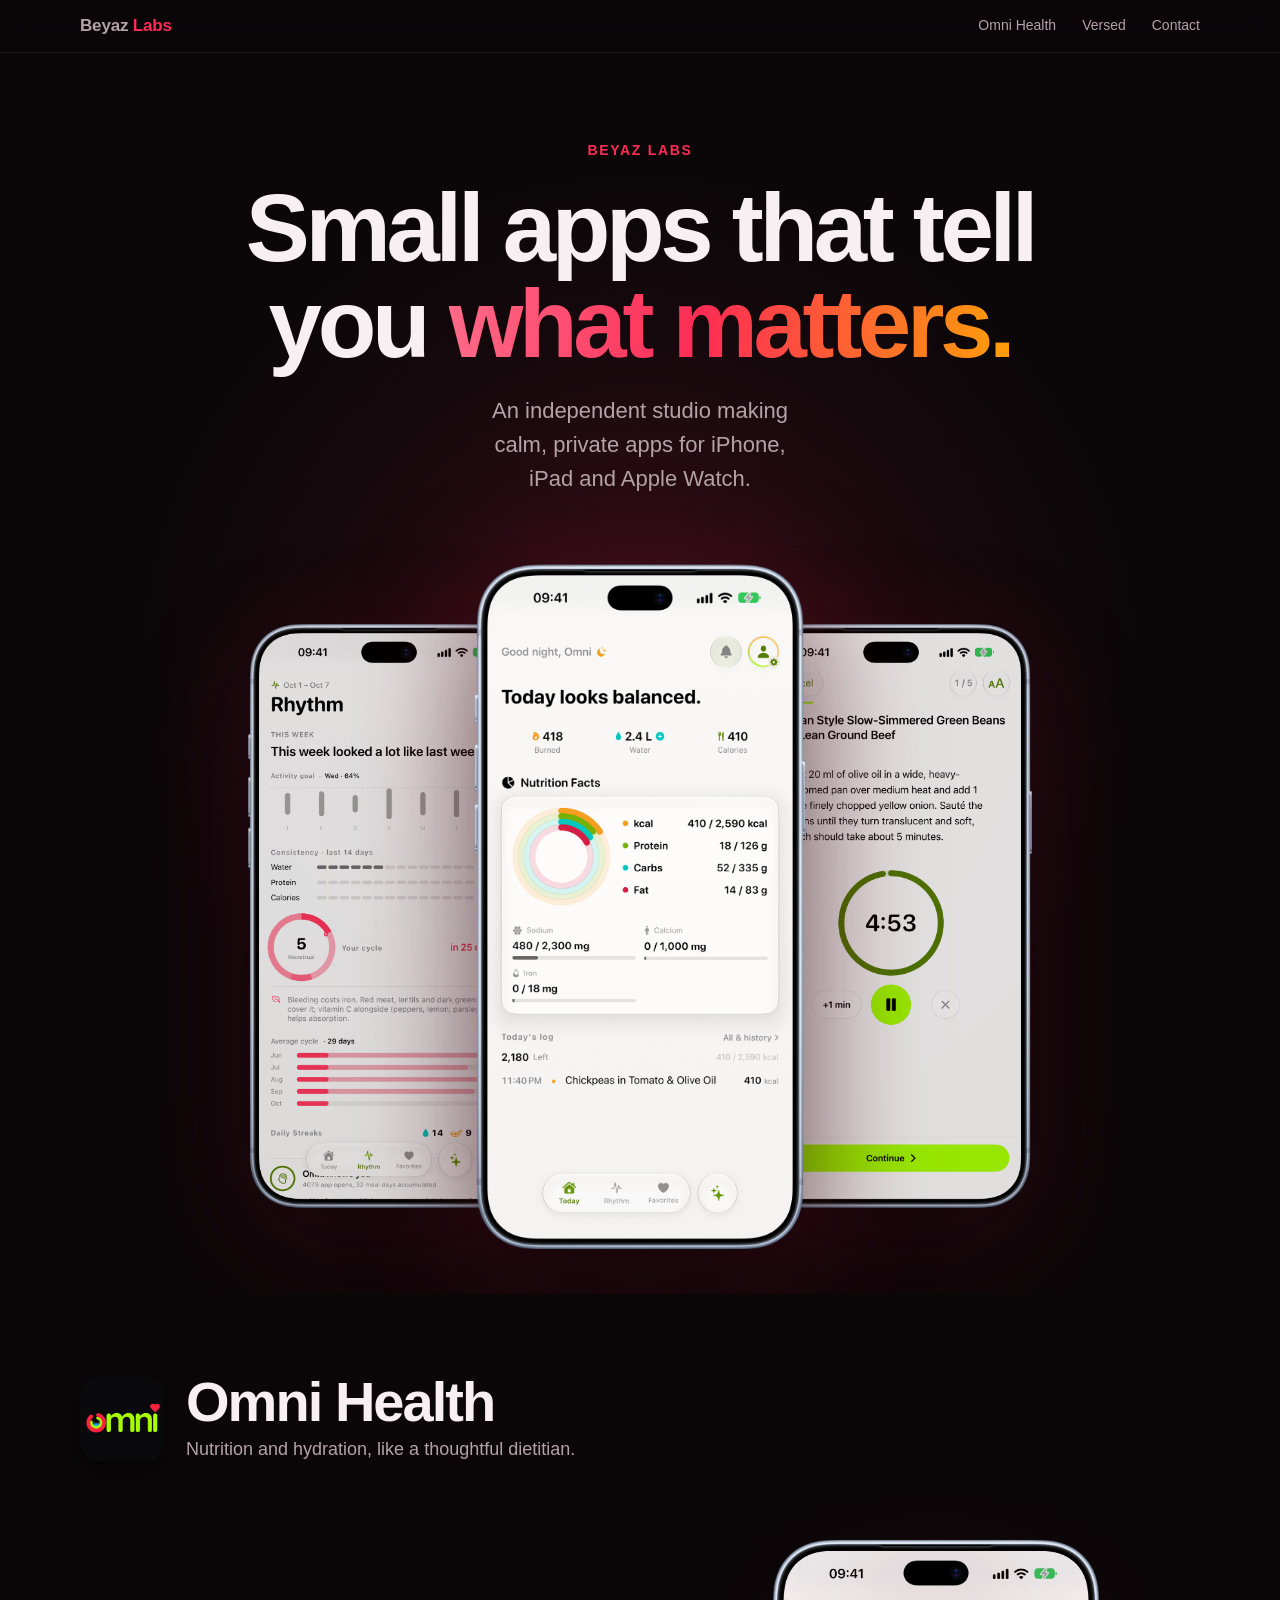
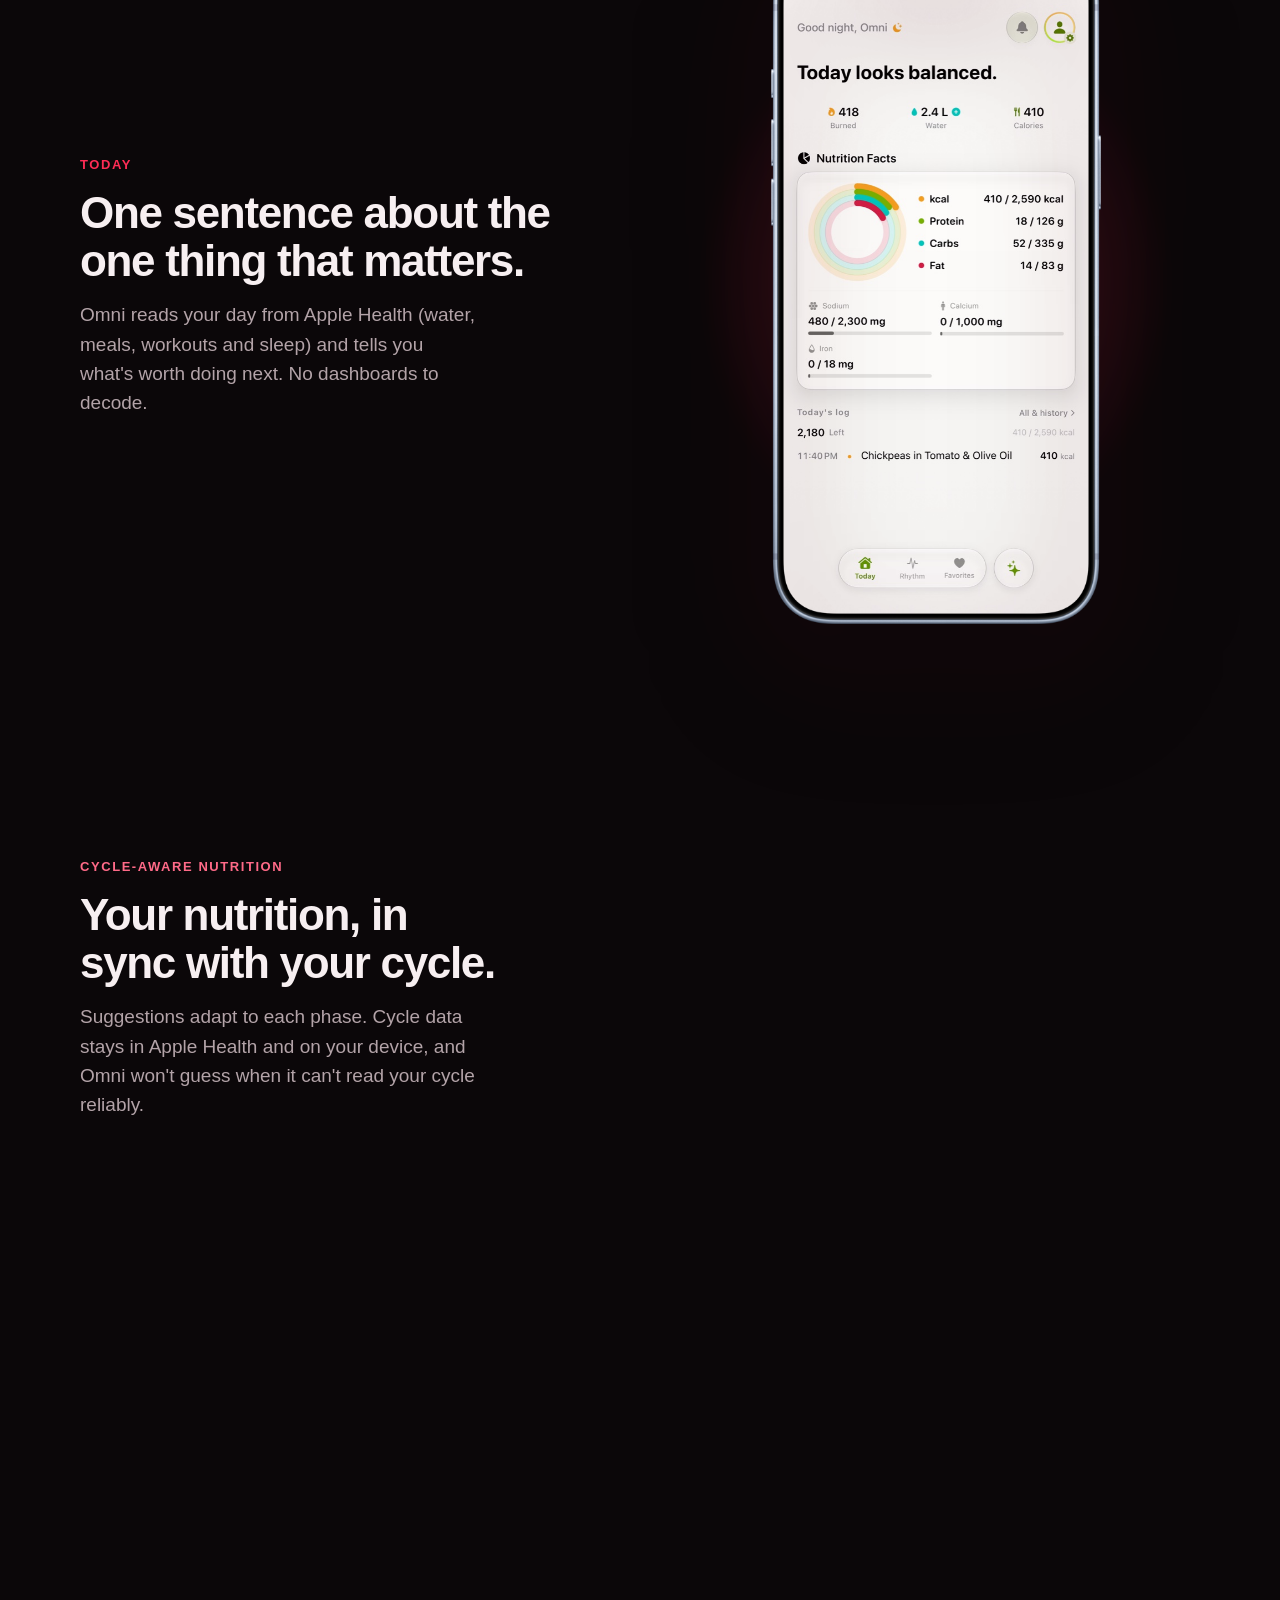
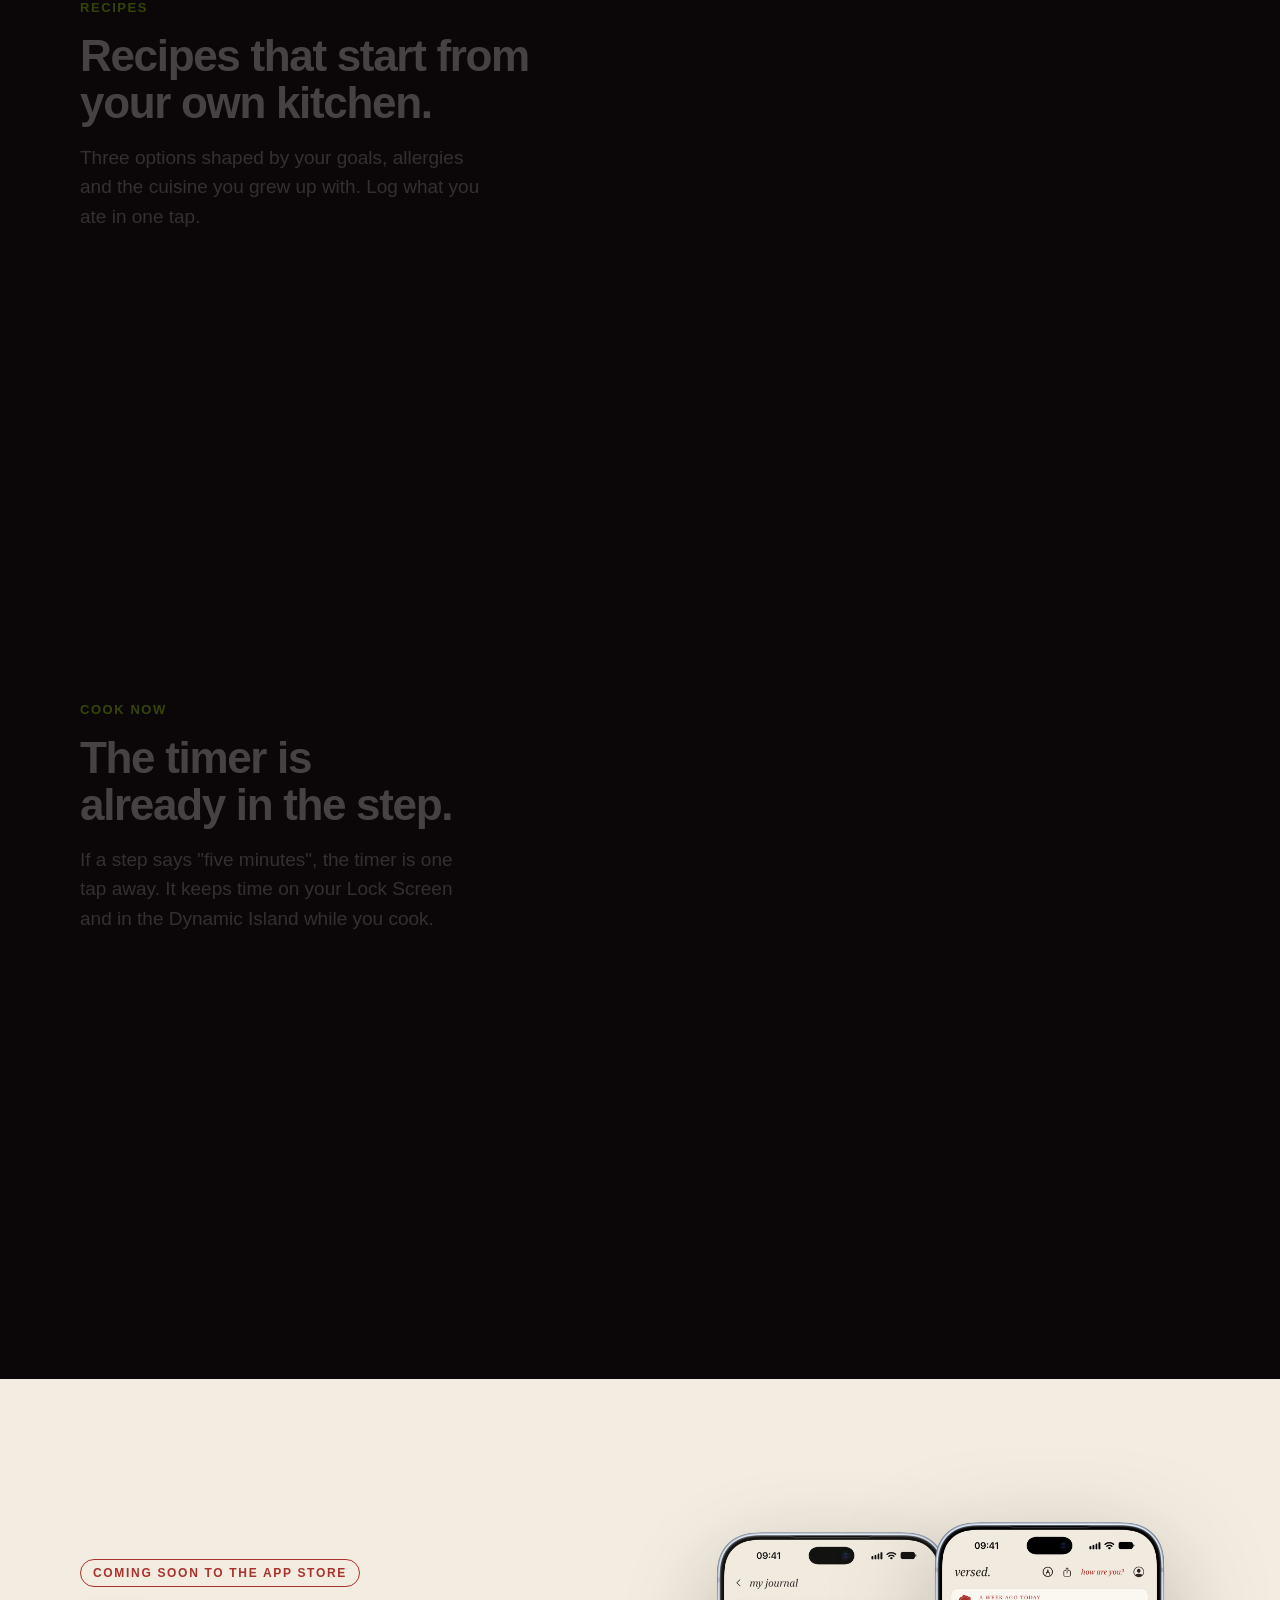
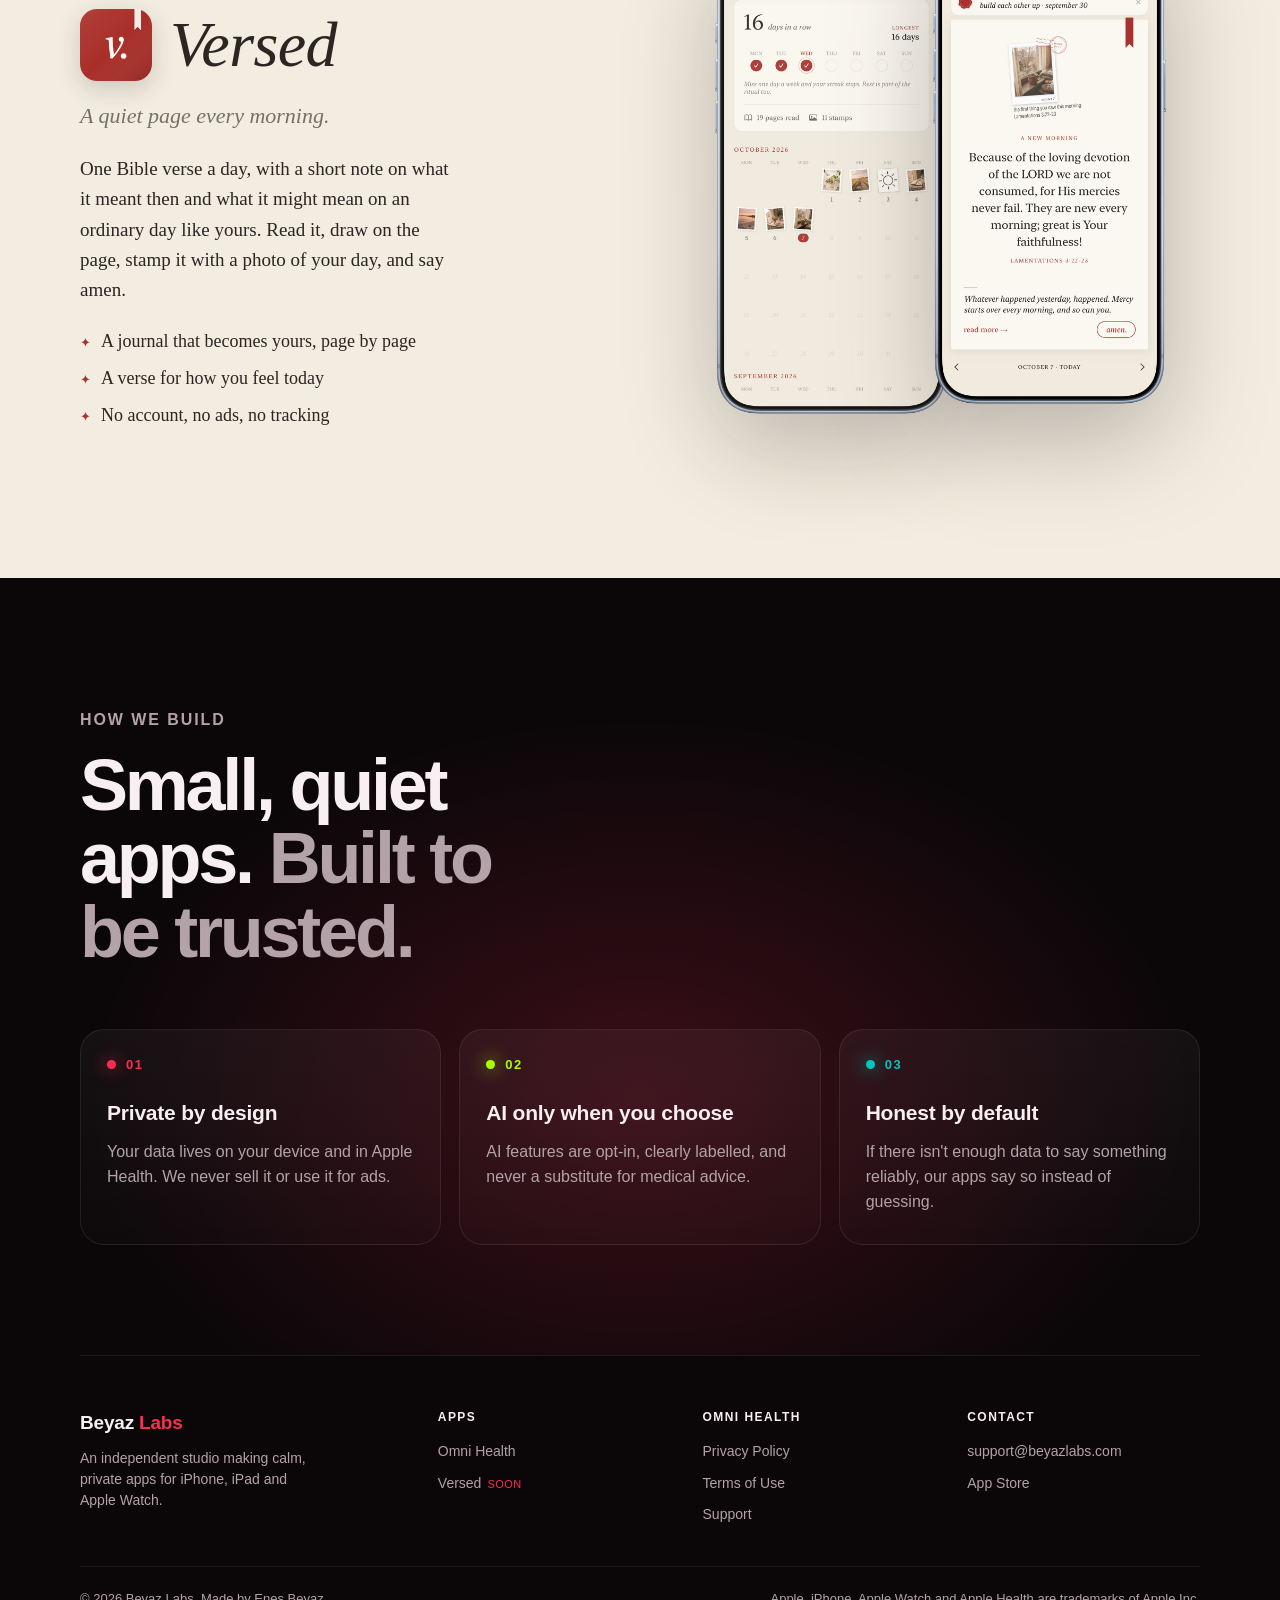
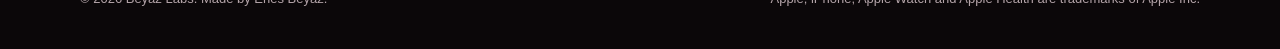
==== commit 730c66cf: "Site: ekran geçişi çapraz geçiş + odaklanma (perde kaldırıldı) Co-Authored-By: Claude Opus 5.5 <nore" ====
--- a/index.html
+++ b/index.html
@@ -130,14 +130,14 @@
      kaydırırken alttan, yukarı kaydırırken üstten), eskisi geri çekilip kararır. */
   .pin .scr { position: absolute; left: 5.102%; top: 2.2%; width: 89.796%; height: 95.6%;
     border-radius: 14.4% / 6.62%; overflow: hidden; background: #F7F5F2; }
+  /* Apple'ın ürün sayfalarındaki gibi: ekranlar yerinde, yumuşak çapraz
+     geçişle değişir. Yeni ekran hafif bulanık ve bir tık büyük gelip netleşir
+     (odaklanma hissi); ölçek hep >1 olduğu için kenarda boşluk açılmaz. */
   .pin .scr img { position: absolute; inset: 0; width: 100%; height: 100%; object-fit: cover;
-    clip-path: inset(100% 0 0 0); visibility: hidden;
-    transition: clip-path .7s cubic-bezier(.65,0,.25,1), filter .7s ease; }
-  .pin .stack.rev .scr img { clip-path: inset(0 0 100% 0); }
-  /* Yeni ekran perde gibi açılır; eskisi yerinde kalıp hafifçe kararır.
-     İkisi de ekranı hep tam kaplar — kenarda boşluk ya da kayma görünmez. */
-  .pin .scr img.on { clip-path: inset(0 0 0 0) !important; visibility: visible; z-index: 2; }
-  .pin .scr img.was { clip-path: inset(0 0 0 0) !important; visibility: visible; z-index: 1; filter: brightness(.7); }
+    opacity: 0; transform: scale(1.035); filter: blur(8px);
+    transition: opacity .55s ease, transform .9s cubic-bezier(.2,.7,.2,1), filter .6s ease; }
+  .pin .scr img.on { opacity: 1; transform: scale(1); filter: blur(0); z-index: 2; }
+  .pin .scr img.was { opacity: 0; transform: scale(1); filter: blur(0); z-index: 1; transition: opacity .55s ease .15s; }
   .pin .bz { position: absolute; inset: 0; width: 100%; z-index: 3; pointer-events: none;
     filter: drop-shadow(0 40px 60px rgba(0,0,0,.55)) drop-shadow(0 20px 50px rgba(254,44,85,.18)); }
   .pin .halo { position: absolute; inset: 10% -20%; background: radial-gradient(closest-side, var(--halo, rgba(254,44,85,.30)), transparent); filter: blur(10px); transition: background .6s ease; z-index: -1; }
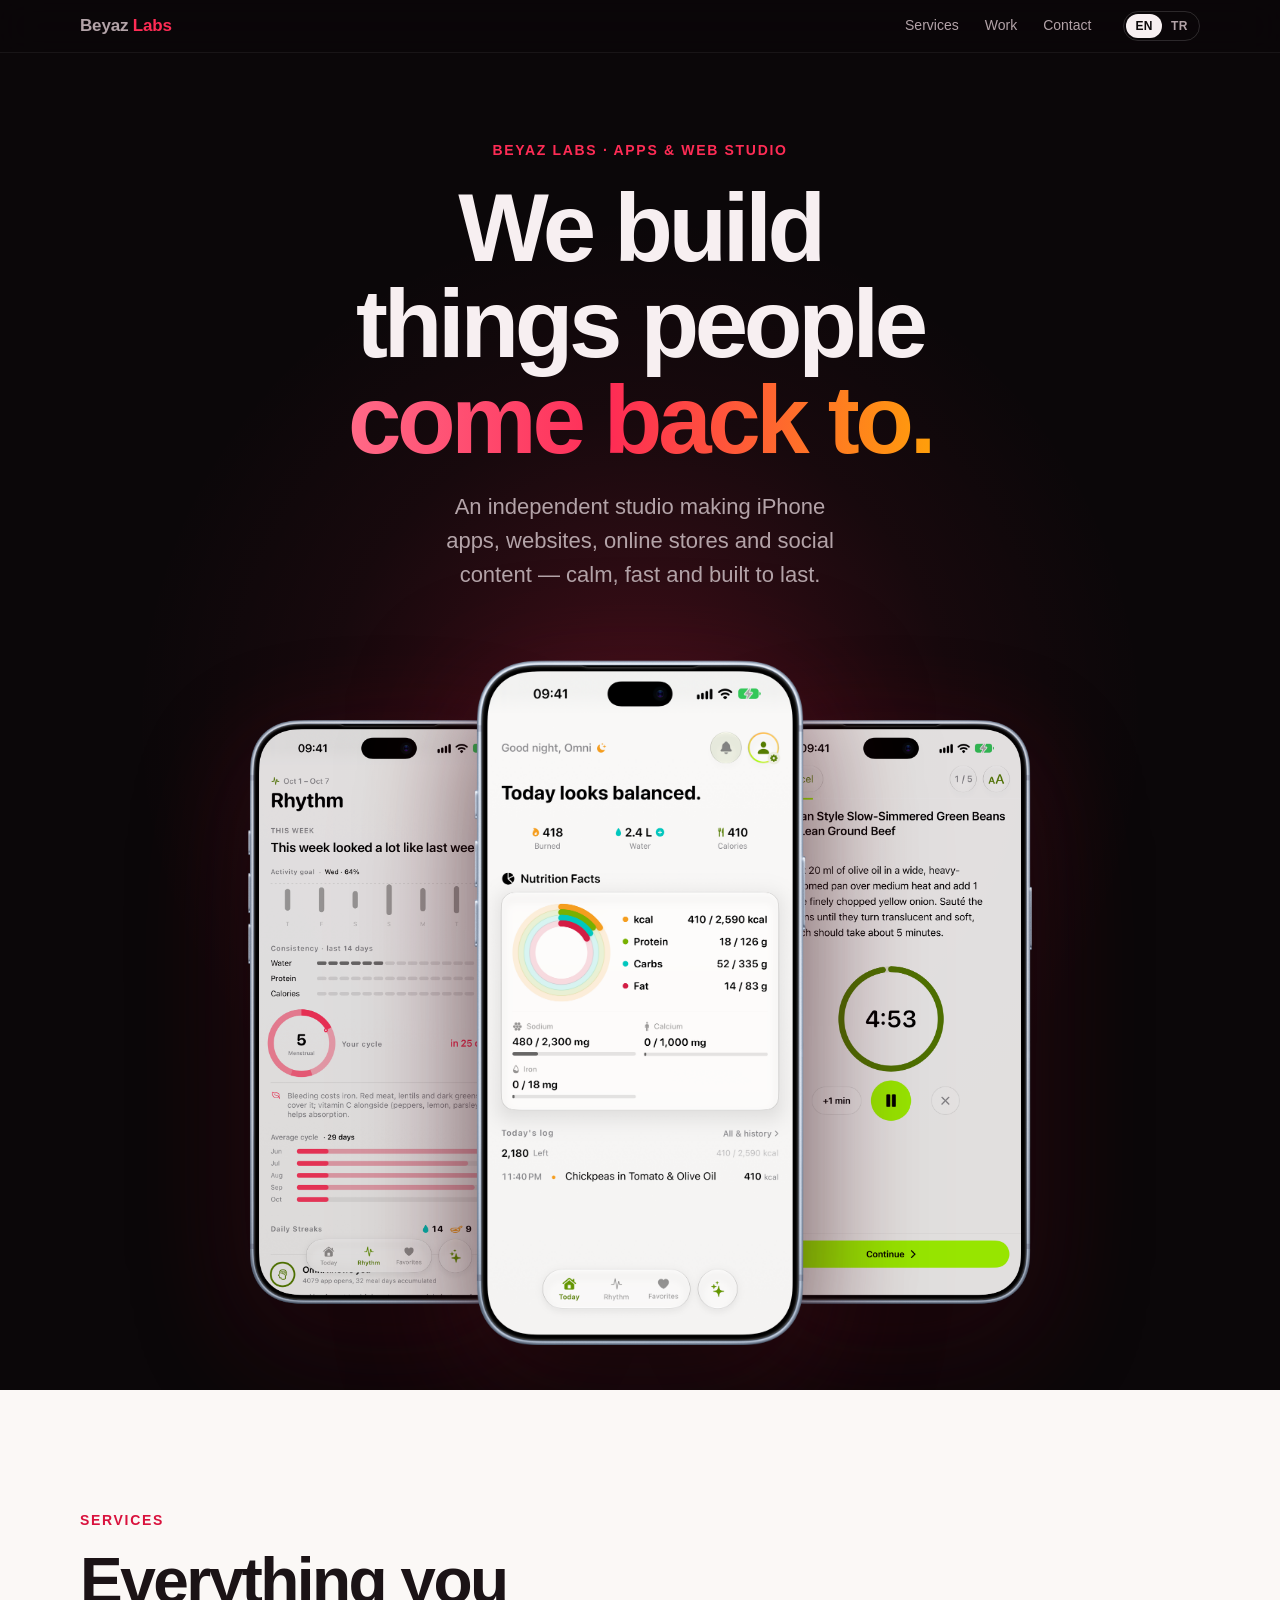
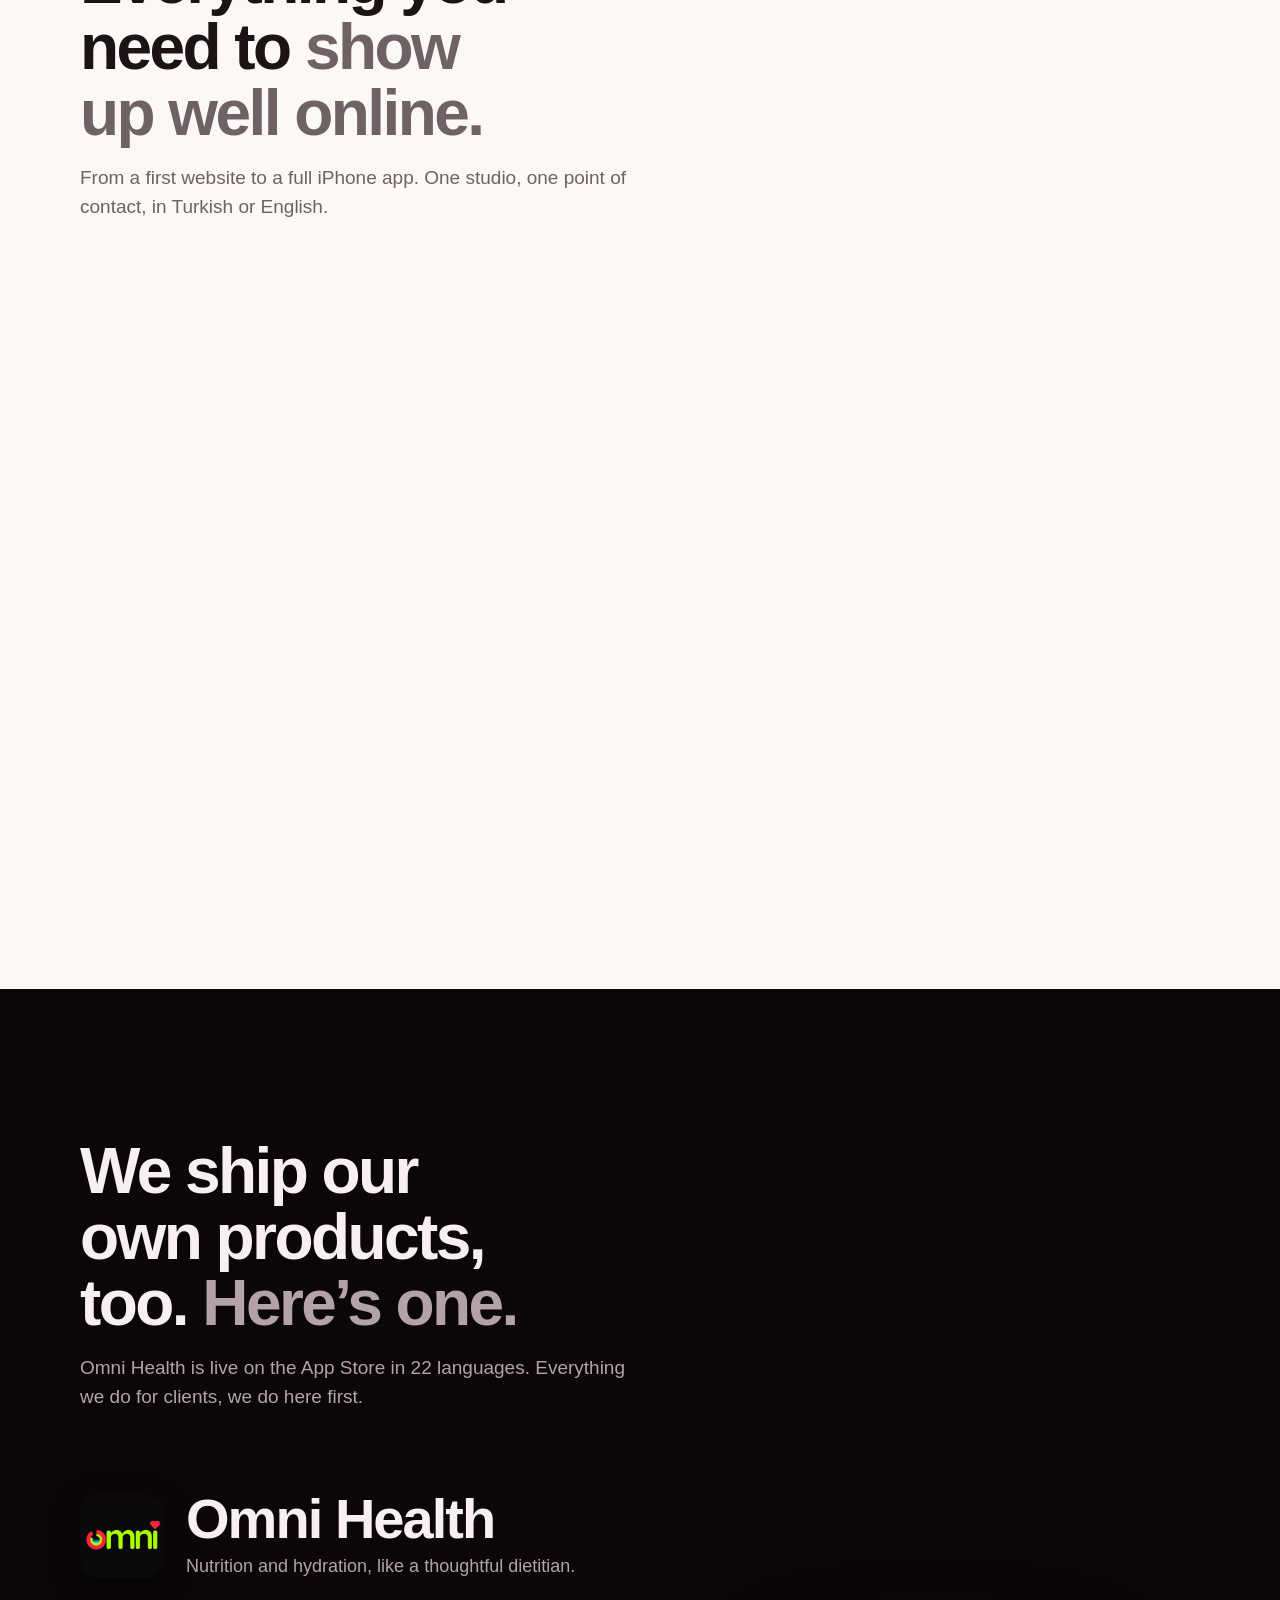
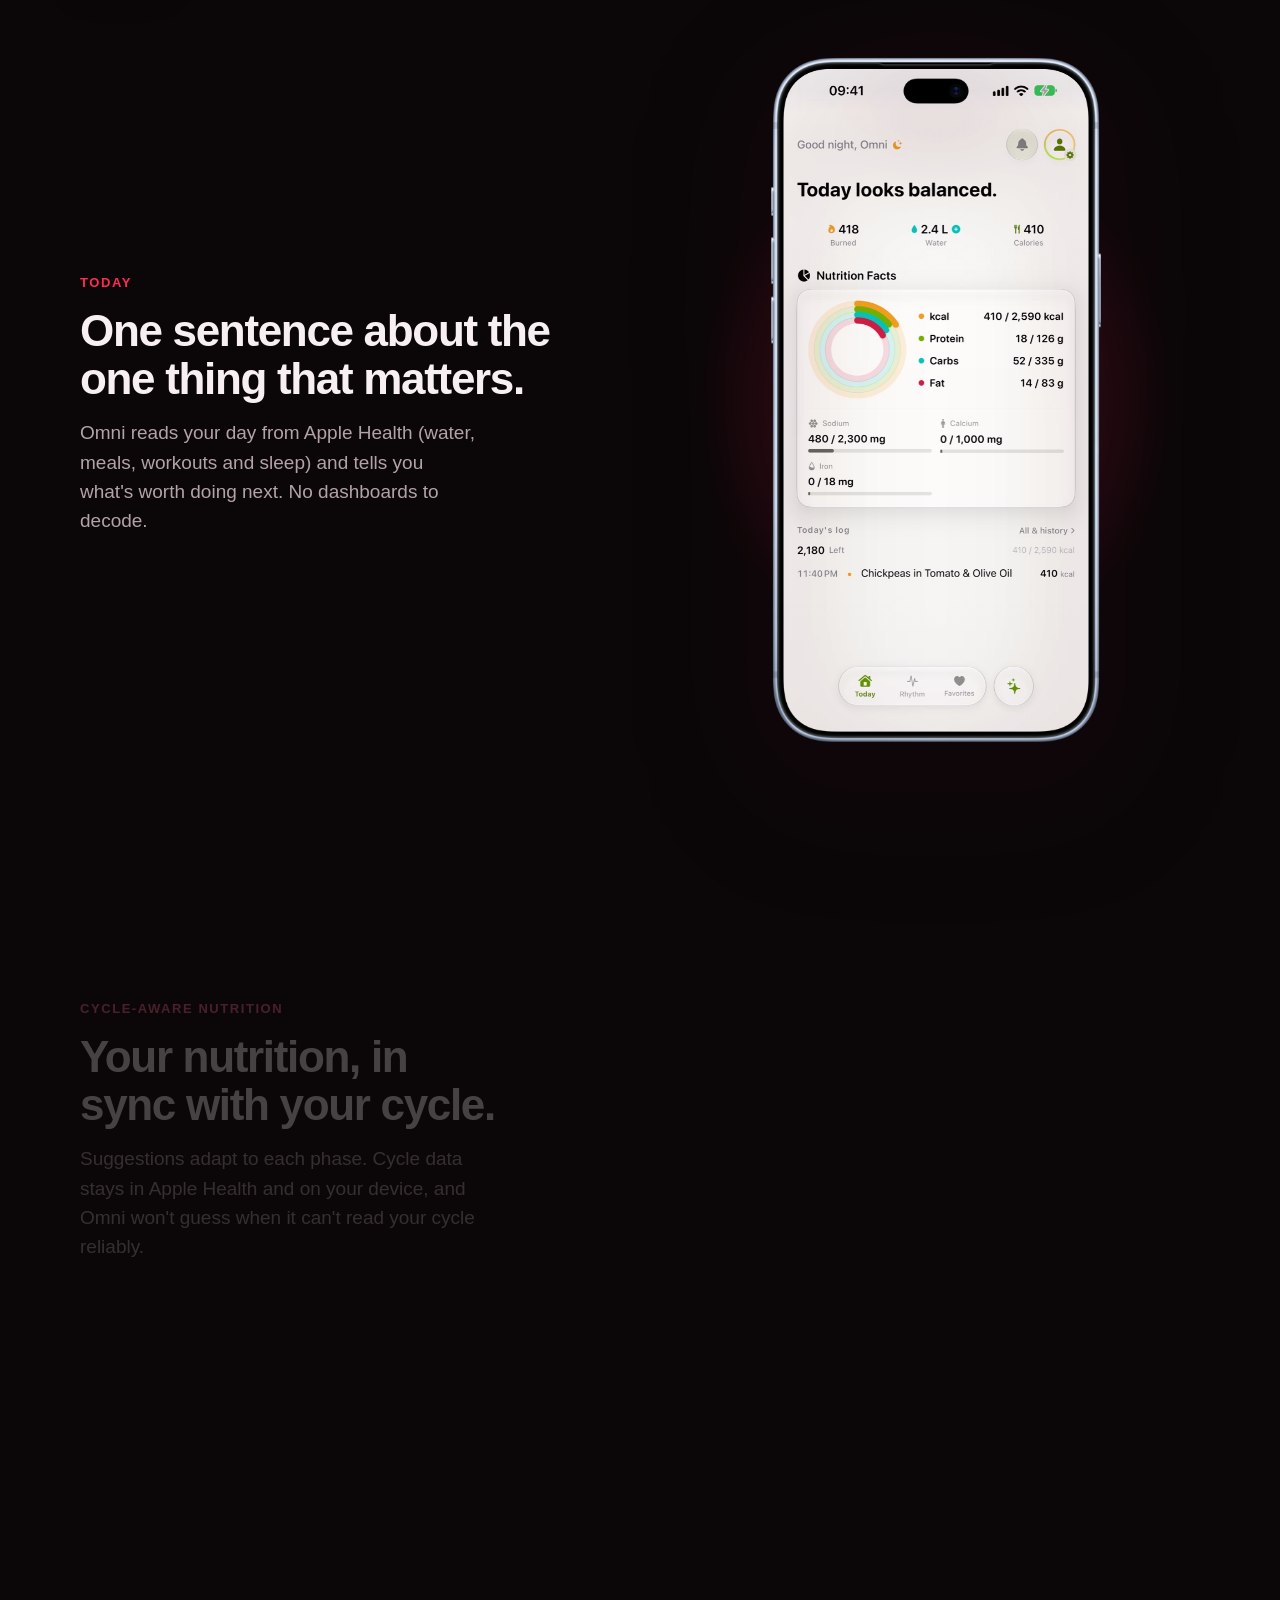
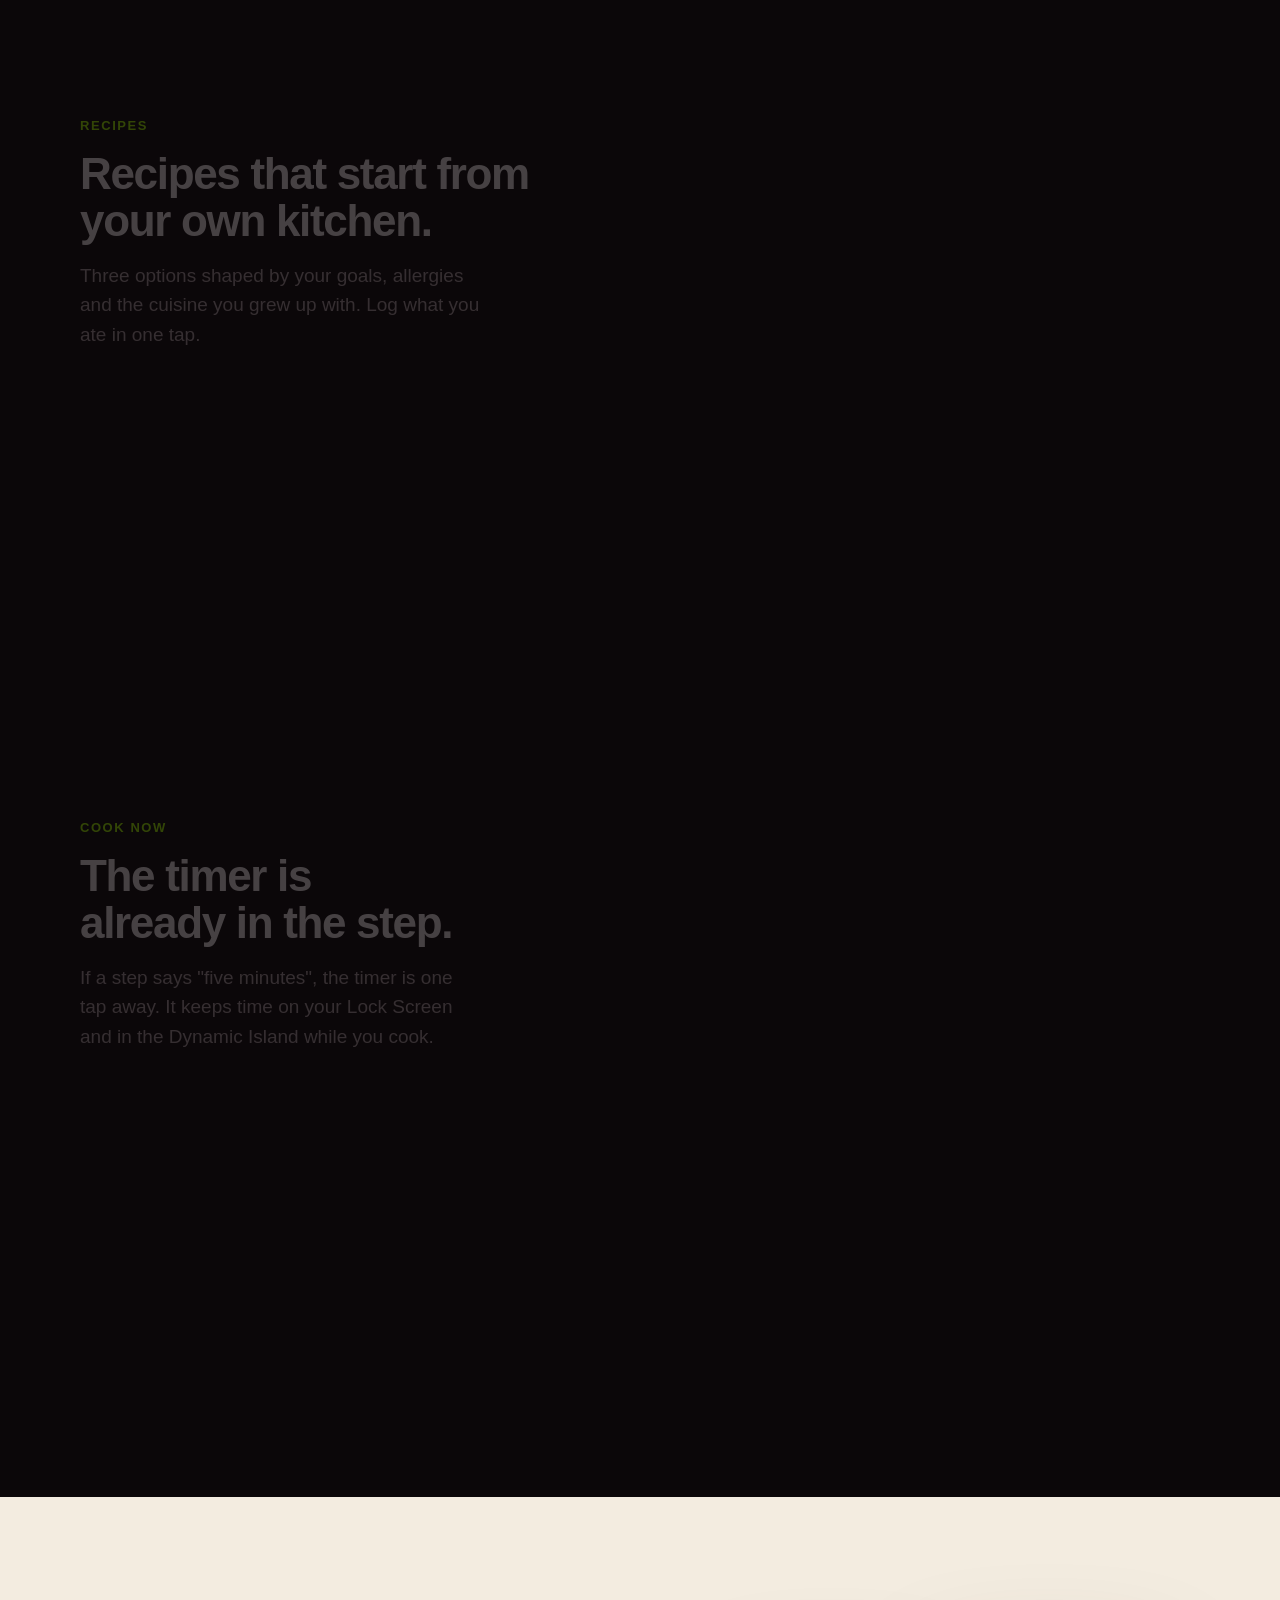
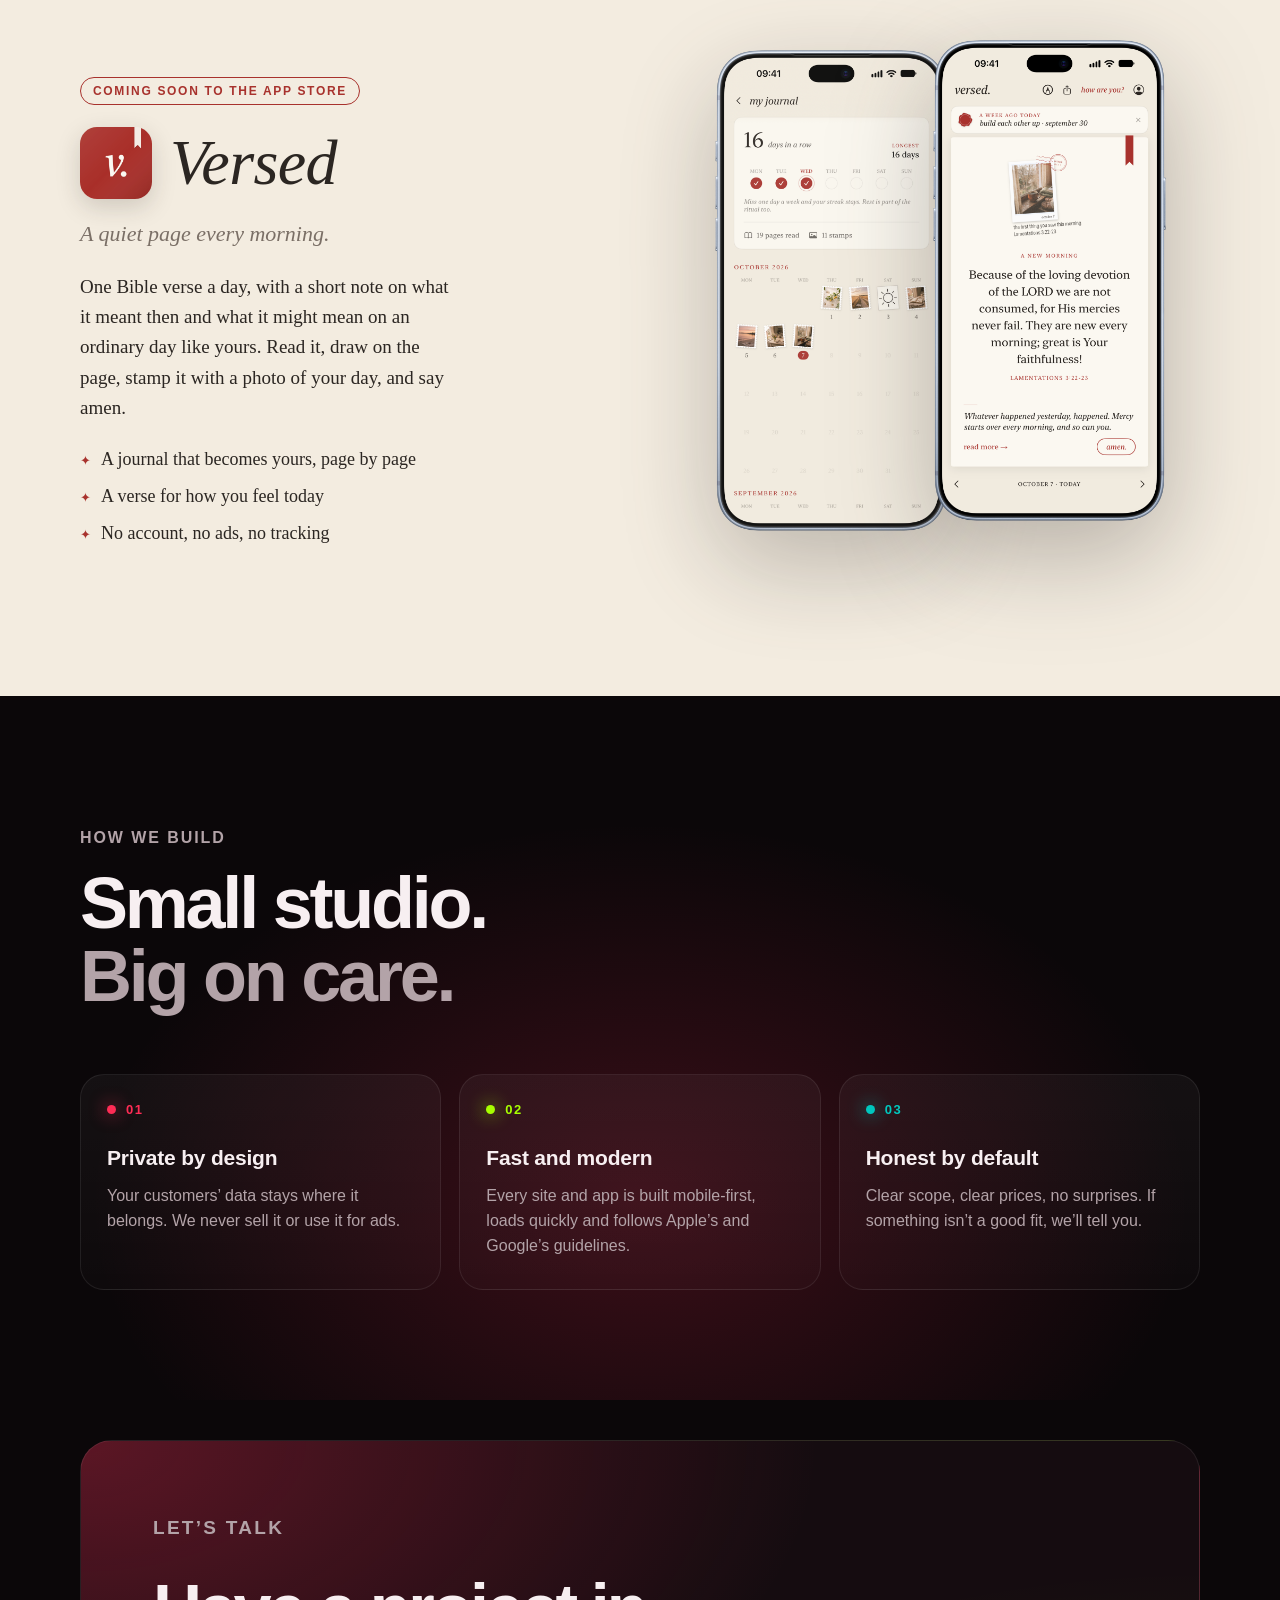
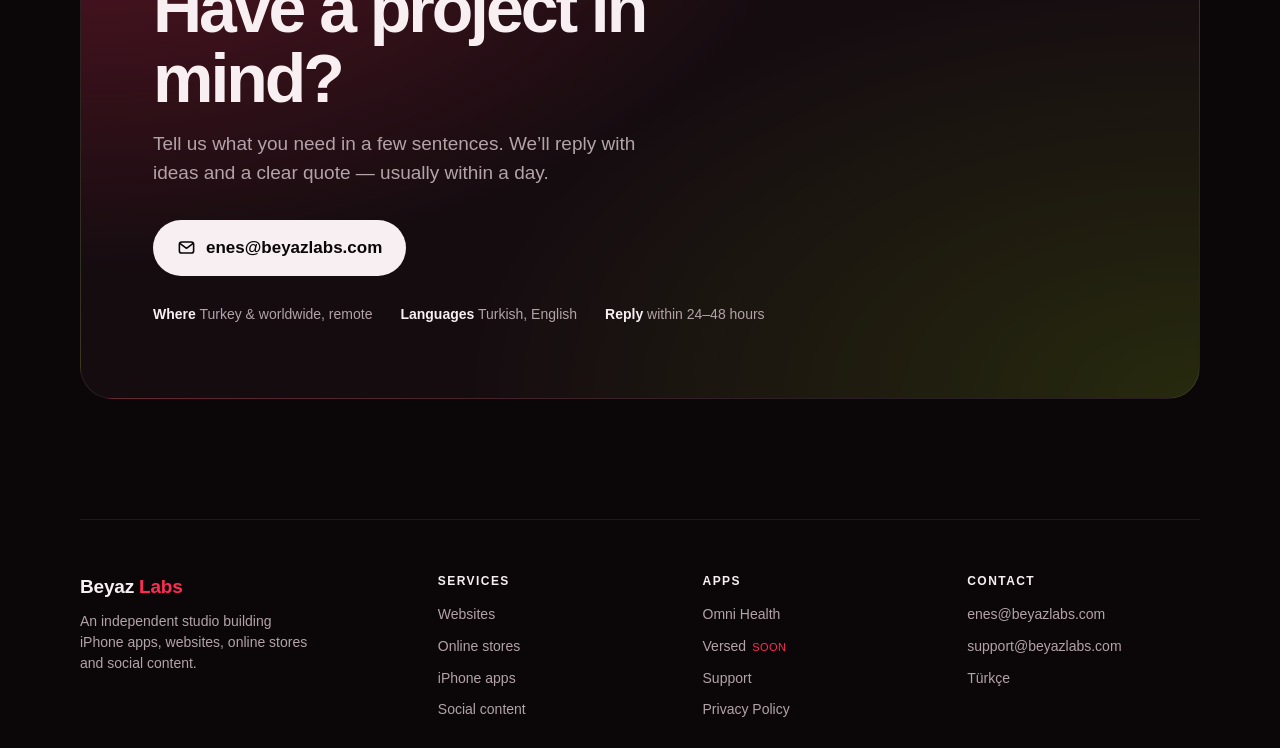
==== commit 97b0df00: "Site: İngilizce/Türkçe (/en, /tr) + otomatik dil yönlendirme, hizmetler, iletişim, dönen başlık ve k" ====
--- a/index.html
+++ b/index.html
@@ -2,454 +2,29 @@
 <html lang="en">
 <head>
 <meta charset="utf-8">
-<meta name="viewport" content="width=device-width, initial-scale=1, viewport-fit=cover">
+<meta name="viewport" content="width=device-width, initial-scale=1">
 <title>Beyaz Labs</title>
-<meta name="description" content="Beyaz Labs is an independent studio making calm, private apps for iPhone. Makers of Omni Health and Versed.">
+<meta name="description" content="Beyaz Labs — iPhone apps, websites, online stores and social content. / iPhone uygulamaları, web siteleri, e-ticaret ve sosyal medya içerikleri.">
+<link rel="alternate" hreflang="en" href="https://beyazlabs.com/en/">
+<link rel="alternate" hreflang="tr" href="https://beyazlabs.com/tr/">
+<link rel="alternate" hreflang="x-default" href="https://beyazlabs.com/">
+<link rel="icon" href="img/omni-icon.png">
 <meta name="theme-color" content="#0B0709">
-<link rel="icon" href="img/omni-icon.png">
-<link rel="apple-touch-icon" href="img/omni-icon.png">
-<meta property="og:title" content="Beyaz Labs">
-<meta property="og:description" content="Calm, private apps for iPhone. Makers of Omni Health and Versed.">
-<meta property="og:image" content="https://beyazlabs.com/img/omni-today.png">
-<style>
-  :root {
-    --night: #0B0709;
-    --night-2: #160D11;
-    --on-night: #F7EFF1;
-    --on-night-muted: #B3A3A8;
-    --pink: #FE2C55;
-    --lime: #A7FF00;
-    --teal: #00C7BE;
-
-    --bg: #FBF8F6;
-    --ink: #1B1316;
-    --muted: #6E6266;
-    --line: #EDE5E8;
-
-    --paper: #F3ECE0;
-    --paper-ink: #2B2622;
-    --paper-muted: #7A6F66;
-    --rubric: #A8322D;
-
-    --sans: -apple-system, BlinkMacSystemFont, "SF Pro Display", "SF Pro Text", "Segoe UI", Roboto, Helvetica, Arial, sans-serif;
-    --serif: "Iowan Old Style", "Palatino Linotype", Palatino, Georgia, serif;
-  }
-  @media (prefers-color-scheme: dark) {
-    :root:not([data-theme="light"]) {
-      --bg: #0F0A0C; --ink: #F6EFF1; --muted: #A99BA0; --line: #2A1E23;
-      --paper: #1C1916; --paper-ink: #EFE7DA; --paper-muted: #A99D90; --rubric: #D8645D;
+<script>
+  // Önce kullanıcının seçtiği dil, yoksa tarayıcı dili: Türkçe → /tr/, diğerleri → /en/
+  (function () {
+    var l = null;
+    try { l = localStorage.getItem('lang'); } catch (e) {}
+    if (l !== 'tr' && l !== 'en') {
+      var ls = navigator.languages || [navigator.language || 'en'];
+      l = ls.some(function (x) { return /^tr\b/i.test(x); }) ? 'tr' : 'en';
     }
-  }
-  :root[data-theme="dark"] {
-    --bg: #0F0A0C; --ink: #F6EFF1; --muted: #A99BA0; --line: #2A1E23;
-    --paper: #1C1916; --paper-ink: #EFE7DA; --paper-muted: #A99D90; --rubric: #D8645D;
-  }
-
-  * { box-sizing: border-box; }
-  html { -webkit-text-size-adjust: 100%; scroll-behavior: smooth; }
-  @media (prefers-reduced-motion: reduce) { html { scroll-behavior: auto; } }
-  body {
-    margin: 0; background: var(--bg); color: var(--ink);
-    font: 17px/1.55 var(--sans); -webkit-font-smoothing: antialiased;
-    overflow-x: hidden;
-  }
-  img { display: block; max-width: 100%; }
-  a { color: inherit; }
-  a:focus-visible, button:focus-visible { outline: 2px solid var(--pink); outline-offset: 3px; border-radius: 8px; }
-  .wrap { width: min(1120px, 100% - 40px); margin: 0 auto; }
-
-  /* ── Nav */
-  nav.top {
-    position: fixed; inset: 0 0 auto 0; z-index: 50;
-    backdrop-filter: saturate(180%) blur(18px); -webkit-backdrop-filter: saturate(180%) blur(18px);
-    background: rgba(11, 7, 9, 0.62); color: var(--on-night);
-    border-bottom: 1px solid rgba(255,255,255,0.06);
-  }
-  nav.top .wrap { display: flex; align-items: center; justify-content: space-between; height: 52px; }
-  .brand { font-weight: 700; letter-spacing: -0.01em; text-decoration: none; font-size: 17px; }
-  .brand span { color: var(--pink); }
-  nav.top ul { list-style: none; display: flex; gap: 26px; margin: 0; padding: 0; font-size: 14px; }
-  nav.top a { text-decoration: none; color: var(--on-night-muted); }
-  nav.top a:hover { color: var(--on-night); }
-
-  /* ── Hero */
-  .hero {
-    position: relative; background: var(--night); color: var(--on-night);
-    padding: 140px 0 0; overflow: hidden; text-align: center;
-  }
-  .hero::before {
-    content: ""; position: absolute; left: 50%; top: 52%; width: 1100px; height: 1100px; transform: translate(-50%, -50%);
-    background: radial-gradient(circle, rgba(254,44,85,0.22), rgba(254,44,85,0.05) 40%, transparent 65%);
-    pointer-events: none;
-  }
-  .eyebrow { font-size: 14px; font-weight: 600; letter-spacing: 0.12em; text-transform: uppercase; color: var(--pink); margin: 0 0 18px; }
-  .hero h1 {
-    position: relative; margin: 0 auto; max-width: 15ch;
-    font: 700 clamp(44px, 8.4vw, 96px)/1.0 var(--sans); letter-spacing: -0.045em; text-wrap: balance;
-  }
-  .hero h1 em { font-style: normal; background: linear-gradient(92deg, #FF6A88, var(--pink) 45%, #FF9F0A); -webkit-background-clip: text; background-clip: text; color: transparent; }
-  .hero p.lead { position: relative; color: var(--on-night-muted); font-size: clamp(18px, 2.2vw, 22px); max-width: 34ch; margin: 22px auto 0; text-wrap: balance; }
-
-  .stage {
-    position: relative; height: calc(clamp(250px, 27vw, 340px) * 2.04 + 40px); margin-top: 64px;
-    display: flex; justify-content: center; align-items: flex-start;
-  }
-  .stage .device { position: absolute; top: 0; will-change: transform; }
-  .hero .copy { will-change: transform, opacity; transform: translateY(calc(var(--p, 0) * -90px)) scale(calc(1 - var(--p, 0) * .06)); opacity: calc(1 - var(--p, 0) * 1.4); }
-  .stage .d2 { width: clamp(250px, 27vw, 340px); left: 50%; transform: translate(-50%, calc(var(--lift, 0) * -1px)) scale(calc(1 + var(--p, 0) * .04)); z-index: 2; }
-  .stage .d1, .stage .d3 { width: clamp(210px, 23vw, 290px); top: 60px; opacity: .9; z-index: 1; }
-  .stage .d1 { left: calc(50% - clamp(250px, 27vw, 340px) * .5 - clamp(210px, 23vw, 290px) * .78); transform: translate(calc(var(--p, 0) * -70px), calc(var(--lift, 0) * -.2px)); }
-  .stage .d3 { left: calc(50% + clamp(250px, 27vw, 340px) * .5 - clamp(210px, 23vw, 290px) * .22); transform: translate(calc(var(--p, 0) * 70px), calc(var(--lift, 0) * -.2px)); }
-
-  /* ── Device (iPhone 18 Pro Max frame baked into the image) */
-  .device { display: block; height: auto; filter: drop-shadow(0 40px 60px rgba(0,0,0,.55)) drop-shadow(0 20px 50px rgba(254,44,85,.18)); }
-
-  /* ── Sections */
-  section { position: relative; }
-  .apps-intro { padding: 120px 0 40px; text-align: center; }
-  .apps-intro h2 { font: 700 clamp(34px, 5vw, 56px)/1.05 var(--sans); letter-spacing: -0.035em; margin: 0 0 14px; text-wrap: balance; }
-  .apps-intro p { color: var(--muted); font-size: 20px; margin: 0 auto; max-width: 40ch; }
-
-  /* Omni — scroll story */
-  .omni { background: var(--night); color: var(--on-night); padding: 80px 0 140px; }
-  .omni-head { display: flex; gap: 22px; align-items: center; margin-bottom: 72px; }
-  .omni-head img { width: 84px; height: 84px; border-radius: 20px; box-shadow: 0 10px 30px rgba(0,0,0,.5); }
-  .omni-head h2 { margin: 0; font: 700 clamp(34px, 5vw, 56px)/1.0 var(--sans); letter-spacing: -0.035em; }
-  .omni-head p { margin: 6px 0 0; color: var(--on-night-muted); font-size: 18px; }
-
-  .story { display: grid; grid-template-columns: 1fr 1fr; gap: 64px; align-items: start; }
-  .steps { display: grid; }
-  .step { min-height: 78vh; display: flex; flex-direction: column; justify-content: center; opacity: .25; transform: translateY(24px); transition: opacity .6s ease, transform .8s cubic-bezier(.2,.7,.2,1); }
-  .step.on { opacity: 1; transform: none; }
-  .step .k { font-size: 13px; font-weight: 600; letter-spacing: .12em; text-transform: uppercase; color: var(--k, var(--pink)); margin-bottom: 14px; }
-  .step h3 { font: 700 clamp(30px, 3.6vw, 44px)/1.08 var(--sans); letter-spacing: -0.03em; margin: 0 0 16px; text-wrap: balance; }
-  .step p { color: var(--on-night-muted); font-size: 19px; margin: 0; max-width: 38ch; }
-  .pin { --pw: min(340px, 27vw, calc((100vh - 120px) / 2.04)); position: sticky; top: calc(26px + 50vh - var(--pw) * 1.02); display: flex; justify-content: center; }
-  .pin .stack { position: relative; width: var(--pw); aspect-ratio: 1470 / 3000; }
-  /* Sabit çerçeve, değişen ekran: yeni ekran perde gibi açılır (aşağı
-     kaydırırken alttan, yukarı kaydırırken üstten), eskisi geri çekilip kararır. */
-  .pin .scr { position: absolute; left: 5.102%; top: 2.2%; width: 89.796%; height: 95.6%;
-    border-radius: 14.4% / 6.62%; overflow: hidden; background: #F7F5F2; }
-  /* Apple'ın ürün sayfalarındaki gibi: ekranlar yerinde, yumuşak çapraz
-     geçişle değişir. Yeni ekran hafif bulanık ve bir tık büyük gelip netleşir
-     (odaklanma hissi); ölçek hep >1 olduğu için kenarda boşluk açılmaz. */
-  .pin .scr img { position: absolute; inset: 0; width: 100%; height: 100%; object-fit: cover;
-    opacity: 0; transform: scale(1.035); filter: blur(8px);
-    transition: opacity .55s ease, transform .9s cubic-bezier(.2,.7,.2,1), filter .6s ease; }
-  .pin .scr img.on { opacity: 1; transform: scale(1); filter: blur(0); z-index: 2; }
-  .pin .scr img.was { opacity: 0; transform: scale(1); filter: blur(0); z-index: 1; transition: opacity .55s ease .15s; }
-  .pin .bz { position: absolute; inset: 0; width: 100%; z-index: 3; pointer-events: none;
-    filter: drop-shadow(0 40px 60px rgba(0,0,0,.55)) drop-shadow(0 20px 50px rgba(254,44,85,.18)); }
-  .pin .halo { position: absolute; inset: 10% -20%; background: radial-gradient(closest-side, var(--halo, rgba(254,44,85,.30)), transparent); filter: blur(10px); transition: background .6s ease; z-index: -1; }
-
-  .omni-cta { display: flex; flex-wrap: wrap; gap: 14px 24px; align-items: center; margin-top: 40px; }
-  .btn {
-    display: inline-flex; align-items: center; gap: 10px; text-decoration: none;
-    background: var(--on-night); color: var(--night); padding: 13px 22px; border-radius: 999px; font-weight: 600; font-size: 16px;
-  }
-  .badge-link { display: inline-block; line-height: 0; }
-  .badge-link img { height: 56px; width: auto; }
-  .badge-link:hover { opacity: .85; }
-  .btn svg { width: 18px; height: 18px; fill: currentColor; }
-  .links { display: flex; flex-wrap: wrap; gap: 20px; font-size: 15px; }
-  .links a { color: var(--on-night-muted); text-decoration: none; }
-  .links a:hover { color: var(--on-night); }
-
-  /* Versed */
-  .versed { background: var(--paper); color: var(--paper-ink); padding: 120px 0 90px; overflow: hidden; }
-  .versed .grid { display: grid; grid-template-columns: 1.05fr 1fr; gap: 56px; align-items: center; }
-  .versed .badge { display: inline-block; font: 600 12px/1 var(--sans); letter-spacing: .14em; text-transform: uppercase; color: var(--rubric); border: 1px solid currentColor; border-radius: 999px; padding: 7px 12px; margin-bottom: 22px; }
-  .versed-head { display: flex; gap: 18px; align-items: center; margin-bottom: 20px; }
-  .versed-head img { width: 72px; height: 72px; border-radius: 17px; box-shadow: 0 8px 24px rgba(43,38,34,.18); }
-  .versed h2 { font: italic 400 clamp(40px, 5.6vw, 64px)/1.0 var(--serif); letter-spacing: -0.01em; margin: 0; }
-  .versed .tag { font: italic 22px/1.4 var(--serif); color: var(--paper-muted); margin: 0 0 22px; }
-  .versed p.body { font: 19px/1.6 var(--serif); max-width: 40ch; margin: 0 0 22px; }
-  .versed ul { list-style: none; padding: 0; margin: 0; display: grid; gap: 10px; font: 18px/1.5 var(--serif); }
-  .versed li::before { content: "✦"; color: var(--rubric); margin-right: 10px; font-size: 13px; }
-  .versed .shots { position: relative; height: clamp(560px, 46vw, 680px); }
-  .versed .shot { position: absolute; width: min(46%, 290px); filter: drop-shadow(0 34px 50px rgba(43,38,34,.30)); }
-  .versed .shot.a { left: 6%; top: 60px; opacity: .92; transform: translateY(calc(var(--vp, 0) * 60px)); }
-  .versed .shot.b { right: 6%; top: 0; transform: translateY(calc(var(--vp, 0) * -40px)); }
-
-  /* Principles — dark closing, mirrors the hero */
-  .principles { position: relative; background: var(--night); color: var(--on-night); padding: 130px 0 110px; overflow: hidden; }
-  .principles::before { content: ""; position: absolute; left: 50%; top: 18%; width: 1100px; height: 760px; transform: translateX(-50%);
-    background: radial-gradient(closest-side, rgba(254,44,85,.20), transparent); pointer-events: none; }
-  .principles .eyebrow { margin-bottom: 16px; }
-  .principles h2 { position: relative; font: 700 clamp(38px, 6vw, 72px)/1.02 var(--sans); letter-spacing: -0.045em; margin: 0 0 60px; max-width: 14ch; text-wrap: balance; }
-  .principles h2 em { font-style: normal; color: var(--on-night-muted); }
-  .principles .cols { position: relative; display: grid; grid-template-columns: repeat(3, 1fr); gap: 18px; }
-  .principles .card { border: 1px solid rgba(255,255,255,.08); border-radius: 24px; padding: 28px 26px 30px;
-    background: linear-gradient(180deg, rgba(255,255,255,.045), rgba(255,255,255,.015)); }
-  .principles .num { font: 600 13px/1 var(--sans); letter-spacing: .12em; color: var(--c); margin-bottom: 26px; display: flex; align-items: center; gap: 10px; }
-  .principles .num::before { content: ""; width: 9px; height: 9px; border-radius: 50%; background: var(--c); box-shadow: 0 0 18px var(--c); }
-  .principles h3 { font-size: 21px; letter-spacing: -0.01em; margin: 0 0 10px; }
-  .principles p { color: var(--on-night-muted); margin: 0; font-size: 16px; }
-
-  footer { background: var(--night); color: var(--on-night-muted); font-size: 14px; padding: 0 0 40px; }
-  footer .grid { display: grid; grid-template-columns: 1.4fr 1fr 1fr 1fr; gap: 32px; padding: 52px 0 40px; border-top: 1px solid rgba(255,255,255,.08); }
-  footer .brand { font-size: 19px; color: var(--on-night); display: inline-block; margin-bottom: 10px; }
-  footer p.blurb { margin: 0; max-width: 30ch; line-height: 1.5; }
-  footer h4 { margin: 0 0 14px; font-size: 12px; font-weight: 600; letter-spacing: .12em; text-transform: uppercase; color: var(--on-night); }
-  footer ul { list-style: none; margin: 0; padding: 0; display: grid; gap: 10px; }
-  footer a { color: var(--on-night-muted); text-decoration: none; }
-  footer a:hover { color: var(--on-night); }
-  footer .soon { font-size: 11px; color: var(--pink); margin-left: 6px; letter-spacing: .04em; }
-  footer .legal { display: flex; flex-wrap: wrap; gap: 8px 24px; justify-content: space-between; padding-top: 22px; border-top: 1px solid rgba(255,255,255,.06); font-size: 13px; }
-
-  /* Reveal */
-  .reveal { opacity: 1; transform: none; transition: opacity .9s ease, transform .9s cubic-bezier(.2,.7,.2,1); }
-  .js .reveal:not(.in) { opacity: 0; transform: translateY(28px); }
-
-  @media (max-width: 860px) {
-    nav.top ul { gap: 18px; }
-    .story { grid-template-columns: 1fr; gap: 0; }
-    .pin { --pw: min(58vw, 250px, calc((54vh - 40px) / 2.04)); order: -1; top: 52px; z-index: 3;
-      padding: 16px 0 20px; background: var(--night); }
-    .pin::after { content: ""; position: absolute; left: 0; right: 0; top: 100%; height: 48px; background: linear-gradient(var(--night), rgba(11,7,9,0)); pointer-events: none; }
-    .step { min-height: 62vh; justify-content: flex-start; padding-top: 12px; }
-    .step h3 { font-size: 30px; }
-    .versed .grid { grid-template-columns: 1fr; }
-    .versed .shots { height: min(118vw, 520px); margin-top: 24px; }
-    .versed .shot { width: 52%; }
-    .versed .shot.a { left: 0; top: 40px; } .versed .shot.b { right: 0; }
-    .principles .cols { grid-template-columns: 1fr; gap: 14px; }
-    footer .grid { grid-template-columns: 1fr 1fr; }
-    footer .grid > div:first-child { grid-column: 1 / -1; }
-  }
-  .step .m { display: none; }
-  .step .m { margin-top: 26px; }
-  .step .m .device { width: min(290px, 74vw); margin: 0 auto; }
-
-  @media (max-width: 760px) {
-    .stage .d1, .stage .d3 { display: none; }
-    .stage { height: auto; padding-bottom: 40px; }
-    .stage .d2 { position: relative; left: auto; transform: none; width: min(290px, 74vw); }
-    nav.top ul li:nth-child(3) { display: none; }
-  }
-  @media (prefers-reduced-motion: reduce) {
-    .stage .device, .reveal, .pin .scr img, .step, .hero .copy { transition: none; transform: none !important; }
-  }
-</style>
+    location.replace('/' + l + '/' + location.hash);
+  })();
+</script>
+<style>body{margin:0;background:#0B0709;color:#F7EFF1;font:17px/1.5 -apple-system,BlinkMacSystemFont,"Segoe UI",sans-serif;display:grid;place-items:center;min-height:100vh}a{color:#FE2C55;margin:0 10px}</style>
 </head>
 <body>
-  <nav class="top" aria-label="Main">
-    <div class="wrap">
-      <a class="brand" href="#">Beyaz <span>Labs</span></a>
-      <ul>
-        <li><a href="#omni">Omni Health</a></li>
-        <li><a href="#versed">Versed</a></li>
-        <li><a href="mailto:support@beyazlabs.com">Contact</a></li>
-      </ul>
-    </div>
-  </nav>
-
-  <header class="hero">
-    <div class="wrap copy" id="heroCopy">
-      <p class="eyebrow">Beyaz Labs</p>
-      <h1>Small apps that tell you <em>what matters.</em></h1>
-      <p class="lead">An independent studio making calm, private apps for iPhone, iPad and Apple Watch.</p>
-    </div>
-    <div class="stage" id="stage" aria-hidden="true">
-      <img class="device d1" src="img/omni-rhythm.png" alt="">
-      <img class="device d2" src="img/omni-today.png" alt="">
-      <img class="device d3" src="img/omni-cook.png" alt="">
-    </div>
-  </header>
-
-  <section class="omni" id="omni" aria-labelledby="omni-title">
-    <div class="wrap">
-      <div class="omni-head reveal">
-        <img src="img/omni-icon.png" alt="Omni Health app icon">
-        <div>
-          <h2 id="omni-title">Omni Health</h2>
-          <p>Nutrition and hydration, like a thoughtful dietitian.</p>
-        </div>
-      </div>
-
-      <div class="story">
-        <div class="steps">
-          <div class="step on" data-shot="0" data-halo="rgba(254,44,85,.30)">
-            <div class="k">Today</div>
-            <h3>One sentence about the one thing that matters.</h3>
-            <p>Omni reads your day from Apple Health (water, meals, workouts and sleep) and tells you what's worth doing next. No dashboards to decode.</p>
-            <div class="m"><img class="device" src="img/omni-today.png" alt="Omni's Today screen: 'Today looks balanced.'" loading="lazy"></div>
-          </div>
-          <div class="step" data-shot="1" data-halo="rgba(254,44,85,.38)" style="--k:#FF6A88">
-            <div class="k">Cycle-aware nutrition</div>
-            <h3>Your nutrition, in sync with your cycle.</h3>
-            <p>Suggestions adapt to each phase. Cycle data stays in Apple Health and on your device, and Omni won't guess when it can't read your cycle reliably.</p>
-            <div class="m"><img class="device" src="img/omni-rhythm.png" alt="Omni's Rhythm screen with the cycle ring and phase advice" loading="lazy"></div>
-          </div>
-          <div class="step" data-shot="2" data-halo="rgba(167,255,0,.24)" style="--k:var(--lime)">
-            <div class="k">Recipes</div>
-            <h3>Recipes that start from your own kitchen.</h3>
-            <p>Three options shaped by your goals, allergies and the cuisine you grew up with. Log what you ate in one tap.</p>
-            <div class="m"><img class="device" src="img/omni-recipe.png" alt="A recipe in Omni with calories, protein and ingredients" loading="lazy"></div>
-          </div>
-          <div class="step" data-shot="3" data-halo="rgba(167,255,0,.28)" style="--k:var(--lime)">
-            <div class="k">Cook Now</div>
-            <h3>The timer is already in the step.</h3>
-            <p>If a step says "five minutes", the timer is one tap away. It keeps time on your Lock Screen and in the Dynamic Island while you cook.</p>
-            <div class="m"><img class="device" src="img/omni-cook.png" alt="Cook Now mode with a 5 minute timer ring" loading="lazy"></div>
-          </div>
-        </div>
-        <div class="pin" aria-hidden="true">
-          <div class="stack" id="pinScreen">
-            <div class="halo" id="halo"></div>
-            <div class="scr">
-              <img class="on" src="img/scr-today.jpg" alt="">
-              <img src="img/scr-rhythm.jpg" alt="" loading="lazy">
-              <img src="img/scr-recipe.jpg" alt="" loading="lazy">
-              <img src="img/scr-cook.jpg" alt="" loading="lazy">
-            </div>
-            <img class="bz" src="img/bezel.png" alt="">
-          </div>
-        </div>
-      </div>
-
-      <div class="omni-cta reveal">
-        <a class="badge-link" href="https://apps.apple.com/app/id6775592612" aria-label="Download Omni Health on the App Store">
-          <img src="img/app-store-badge.svg" alt="Download on the App Store" width="180" height="60">
-        </a>
-        <nav class="links" aria-label="Omni Health legal">
-          <a href="privacypolicy.html">Privacy Policy</a>
-          <a href="termsofuse.html">Terms of Use</a>
-          <a href="support.html">Support</a>
-        </nav>
-      </div>
-    </div>
-  </section>
-
-  <section class="versed" id="versed" aria-labelledby="versed-title">
-    <div class="wrap grid">
-      <div class="reveal">
-        <span class="badge">Coming soon to the App Store</span>
-        <div class="versed-head">
-          <img src="img/versed-icon.png" alt="Versed app icon">
-          <h2 id="versed-title">Versed</h2>
-        </div>
-        <p class="tag">A quiet page every morning.</p>
-        <p class="body">One Bible verse a day, with a short note on what it meant then and what it might mean on an ordinary day like yours. Read it, draw on the page, stamp it with a photo of your day, and say amen.</p>
-        <ul>
-          <li>A journal that becomes yours, page by page</li>
-          <li>A verse for how you feel today</li>
-          <li>No account, no ads, no tracking</li>
-        </ul>
-      </div>
-      <div class="shots reveal" id="versedShots" aria-hidden="true">
-        <img class="device shot a" src="img/versed-notebook.png" alt="" loading="lazy">
-        <img class="device shot b" src="img/versed-page.png" alt="" loading="lazy">
-      </div>
-    </div>
-  </section>
-
-  <section class="principles" aria-labelledby="how">
-    <div class="wrap">
-      <p class="eyebrow reveal">How we build</p>
-      <h2 id="how" class="reveal">Small, quiet apps. <em>Built to be trusted.</em></h2>
-      <div class="cols">
-        <div class="card reveal" style="--c:var(--pink)"><div class="num">01</div><h3>Private by design</h3><p>Your data lives on your device and in Apple Health. We never sell it or use it for ads.</p></div>
-        <div class="card reveal" style="--c:var(--lime); transition-delay:.08s"><div class="num">02</div><h3>AI only when you choose</h3><p>AI features are opt-in, clearly labelled, and never a substitute for medical advice.</p></div>
-        <div class="card reveal" style="--c:var(--teal); transition-delay:.16s"><div class="num">03</div><h3>Honest by default</h3><p>If there isn't enough data to say something reliably, our apps say so instead of guessing.</p></div>
-      </div>
-    </div>
-  </section>
-
-  <footer>
-    <div class="wrap">
-      <div class="grid">
-        <div>
-          <a class="brand" href="#">Beyaz <span style="color:var(--pink)">Labs</span></a>
-          <p class="blurb">An independent studio making calm, private apps for iPhone, iPad and Apple Watch.</p>
-        </div>
-        <div>
-          <h4>Apps</h4>
-          <ul>
-            <li><a href="#omni">Omni Health</a></li>
-            <li><a href="#versed">Versed</a><span class="soon">SOON</span></li>
-          </ul>
-        </div>
-        <div>
-          <h4>Omni Health</h4>
-          <ul>
-            <li><a href="privacypolicy.html">Privacy Policy</a></li>
-            <li><a href="termsofuse.html">Terms of Use</a></li>
-            <li><a href="support.html">Support</a></li>
-          </ul>
-        </div>
-        <div>
-          <h4>Contact</h4>
-          <ul>
-            <li><a href="mailto:support@beyazlabs.com">support@beyazlabs.com</a></li>
-            <li><a href="https://apps.apple.com/app/id6775592612">App Store</a></li>
-          </ul>
-        </div>
-      </div>
-      <div class="legal">
-        <span>© 2026 Beyaz Labs. Made by Enes Beyaz.</span>
-        <span>Apple, iPhone, Apple Watch and Apple Health are trademarks of Apple Inc.</span>
-      </div>
-    </div>
-  </footer>
-
-<script>
-(() => {
-  document.documentElement.classList.add('js');
-  const reduce = matchMedia('(prefers-reduced-motion: reduce)').matches;
-
-  // Reveal on scroll — content is visible by default; only hidden once JS runs.
-  const io = new IntersectionObserver((es) => es.forEach(e => {
-    if (e.isIntersecting) { e.target.classList.add('in'); io.unobserve(e.target); }
-  }), { threshold: 0.15 });
-  document.querySelectorAll('.reveal').forEach(el => {
-    const r = el.getBoundingClientRect();
-    if (r.top < innerHeight) el.classList.add('in'); else io.observe(el);
-  });
-
-  // Hero phones fold flat as you scroll.
-  const stage = document.getElementById('stage');
-  const hero = document.querySelector('.hero');
-  const vs = document.getElementById('versedShots');
-  let ticking = false;
-  const onScroll = () => {
-    ticking = false;
-    if (reduce) return;
-    const p = Math.min(Math.max(scrollY / (innerHeight * 0.8), 0), 1);
-    hero.style.setProperty('--p', p.toFixed(3));
-    stage.style.setProperty('--lift', (p * 120).toFixed(1));
-    const r = vs.getBoundingClientRect();
-    const v = Math.min(Math.max((innerHeight - r.top) / (innerHeight + r.height), 0), 1);
-    vs.style.setProperty('--vp', (v - 0.5).toFixed(3));
-  };
-  addEventListener('scroll', () => { if (!ticking) { ticking = true; requestAnimationFrame(onScroll); } }, { passive: true });
-  onScroll();
-
-  // Omni story: the active step is read from scroll position on every frame,
-  // so scrolling down and back up always lands on the same screen.
-  const stack = document.getElementById('pinScreen');
-  const shots = [...stack.querySelectorAll('.scr img')];
-  const halo = document.getElementById('halo');
-  const steps = [...document.querySelectorAll('.step')];
-  let cur = 0;
-  const pick = () => {
-    const mobile = matchMedia('(max-width: 860px)').matches;
-    const line = innerHeight * (mobile ? 0.78 : 0.55);
-    let i = 0;
-    steps.forEach((s, k) => { if (s.getBoundingClientRect().top < line) i = k; });
-    if (i === cur) return;
-    stack.classList.toggle('rev', i < cur);
-    shots.forEach((im, k) => { im.classList.toggle('was', k === cur); im.classList.toggle('on', k === i); });
-    steps.forEach((s, k) => s.classList.toggle('on', k === i));
-    halo.style.setProperty('--halo', steps[i].dataset.halo);
-    cur = i;
-  };
-  // Doğrudan (rAF'siz): dört dikdörtgen okumak ucuz ve iOS Safari'nin
-  // momentum kaydırmasında bile ekran yazıyla aynı anda değişiyor.
-  addEventListener('scroll', pick, { passive: true });
-  addEventListener('resize', pick);
-  pick();
-})();
-</script>
+  <p>Beyaz Labs — <a href="/en/" hreflang="en">English</a> · <a href="/tr/" hreflang="tr">Türkçe</a></p>
 </body>
 </html>
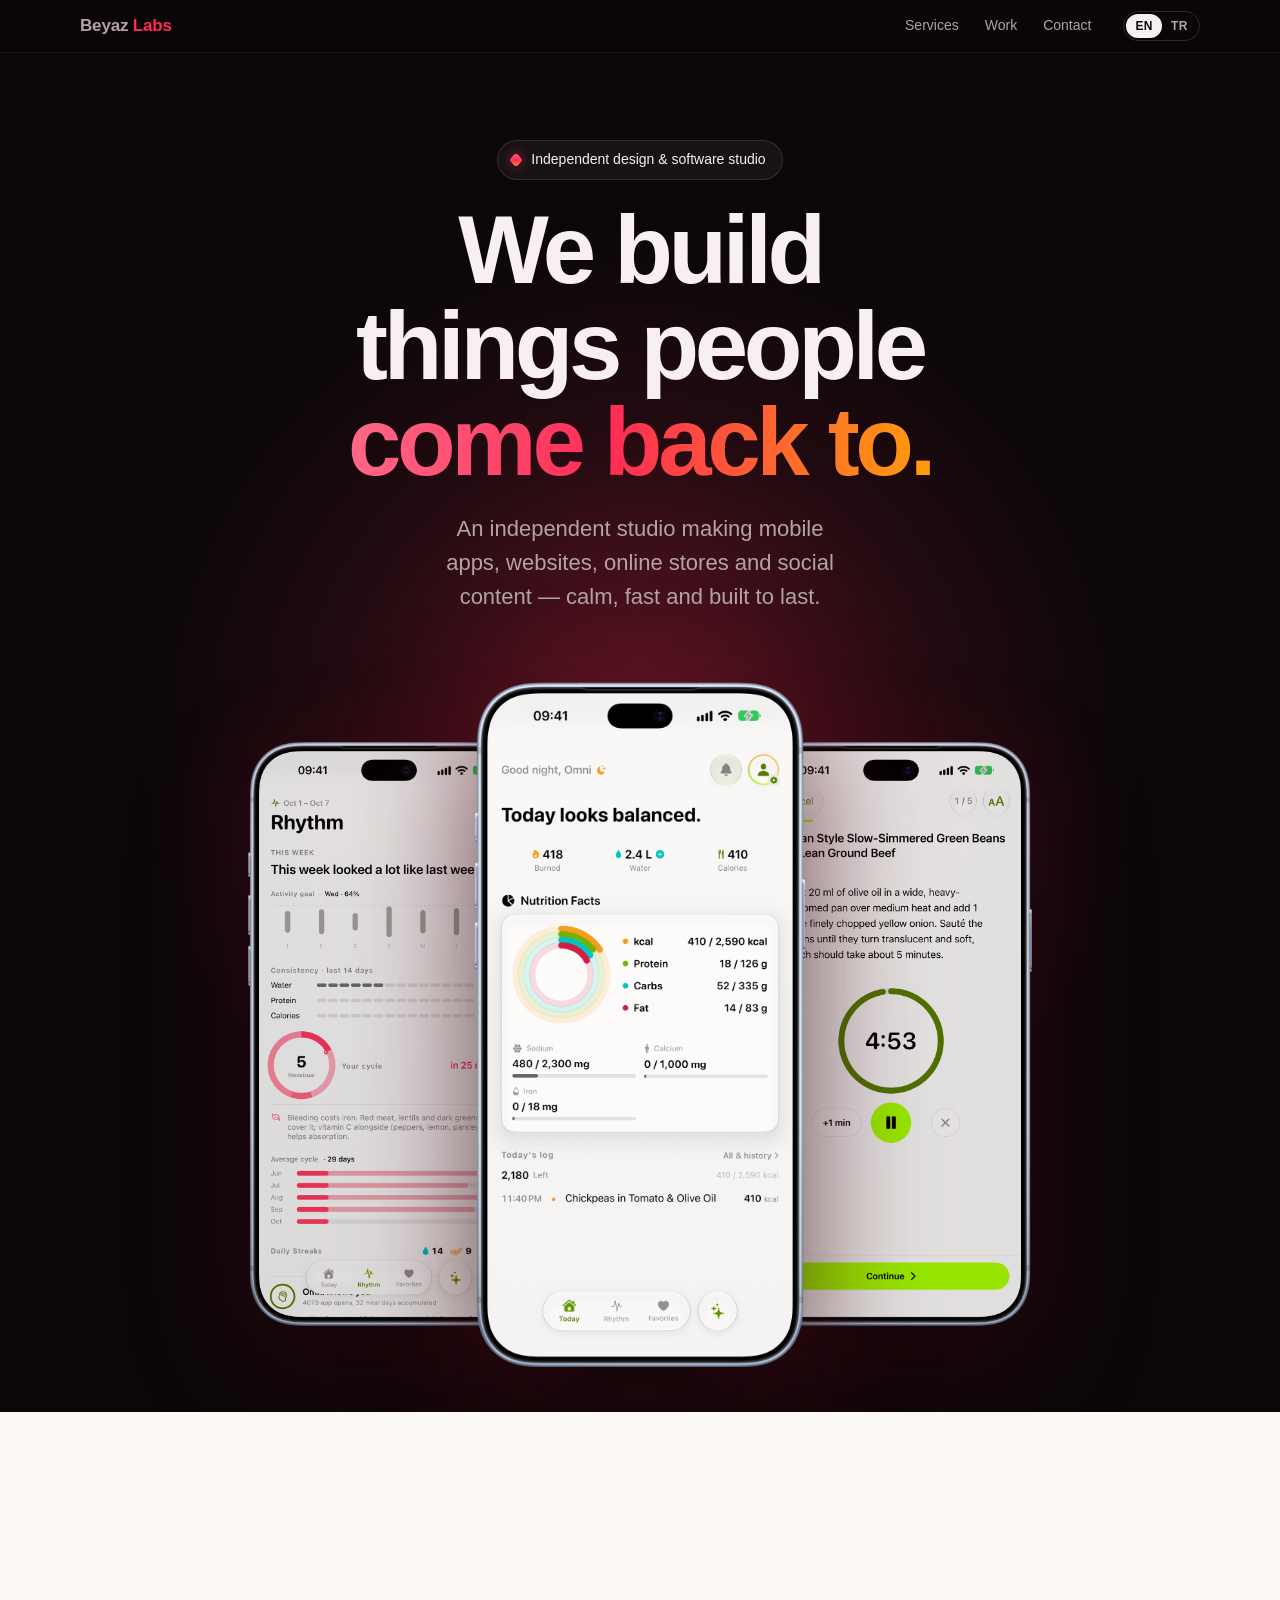
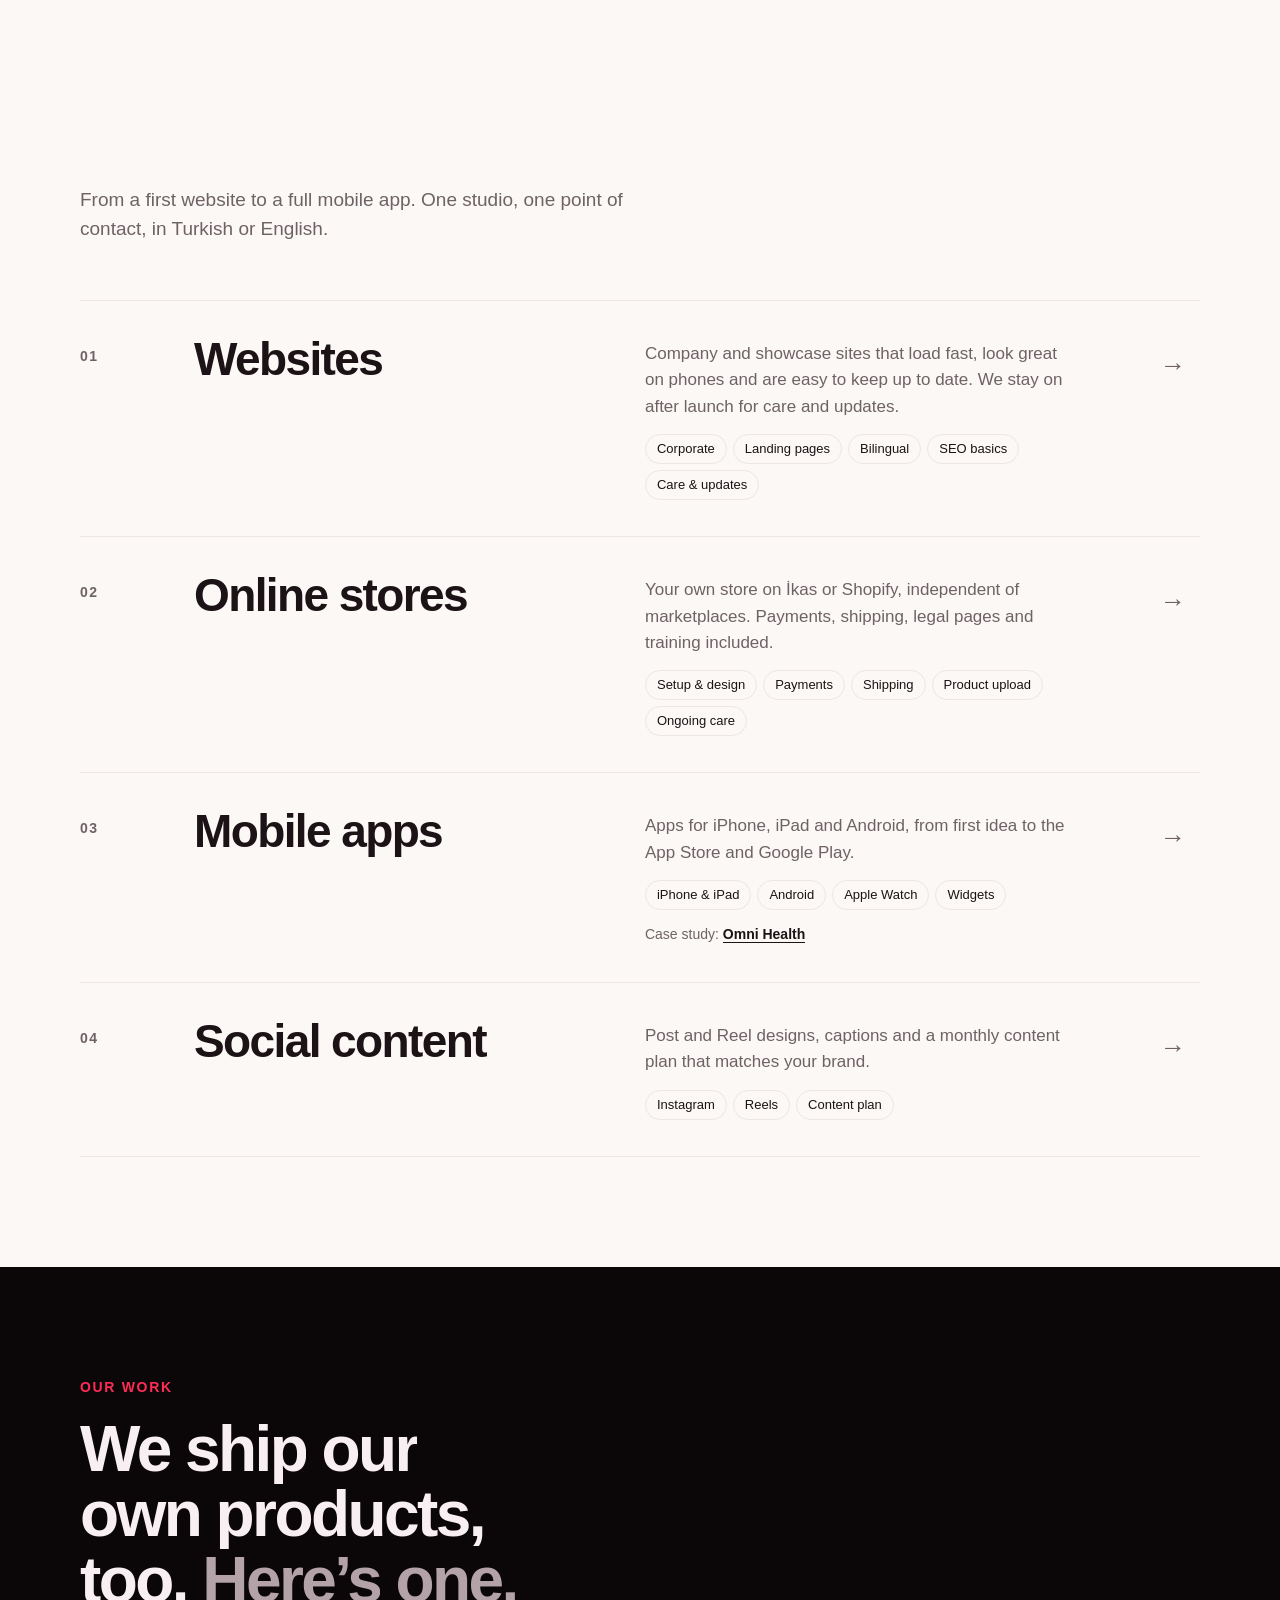
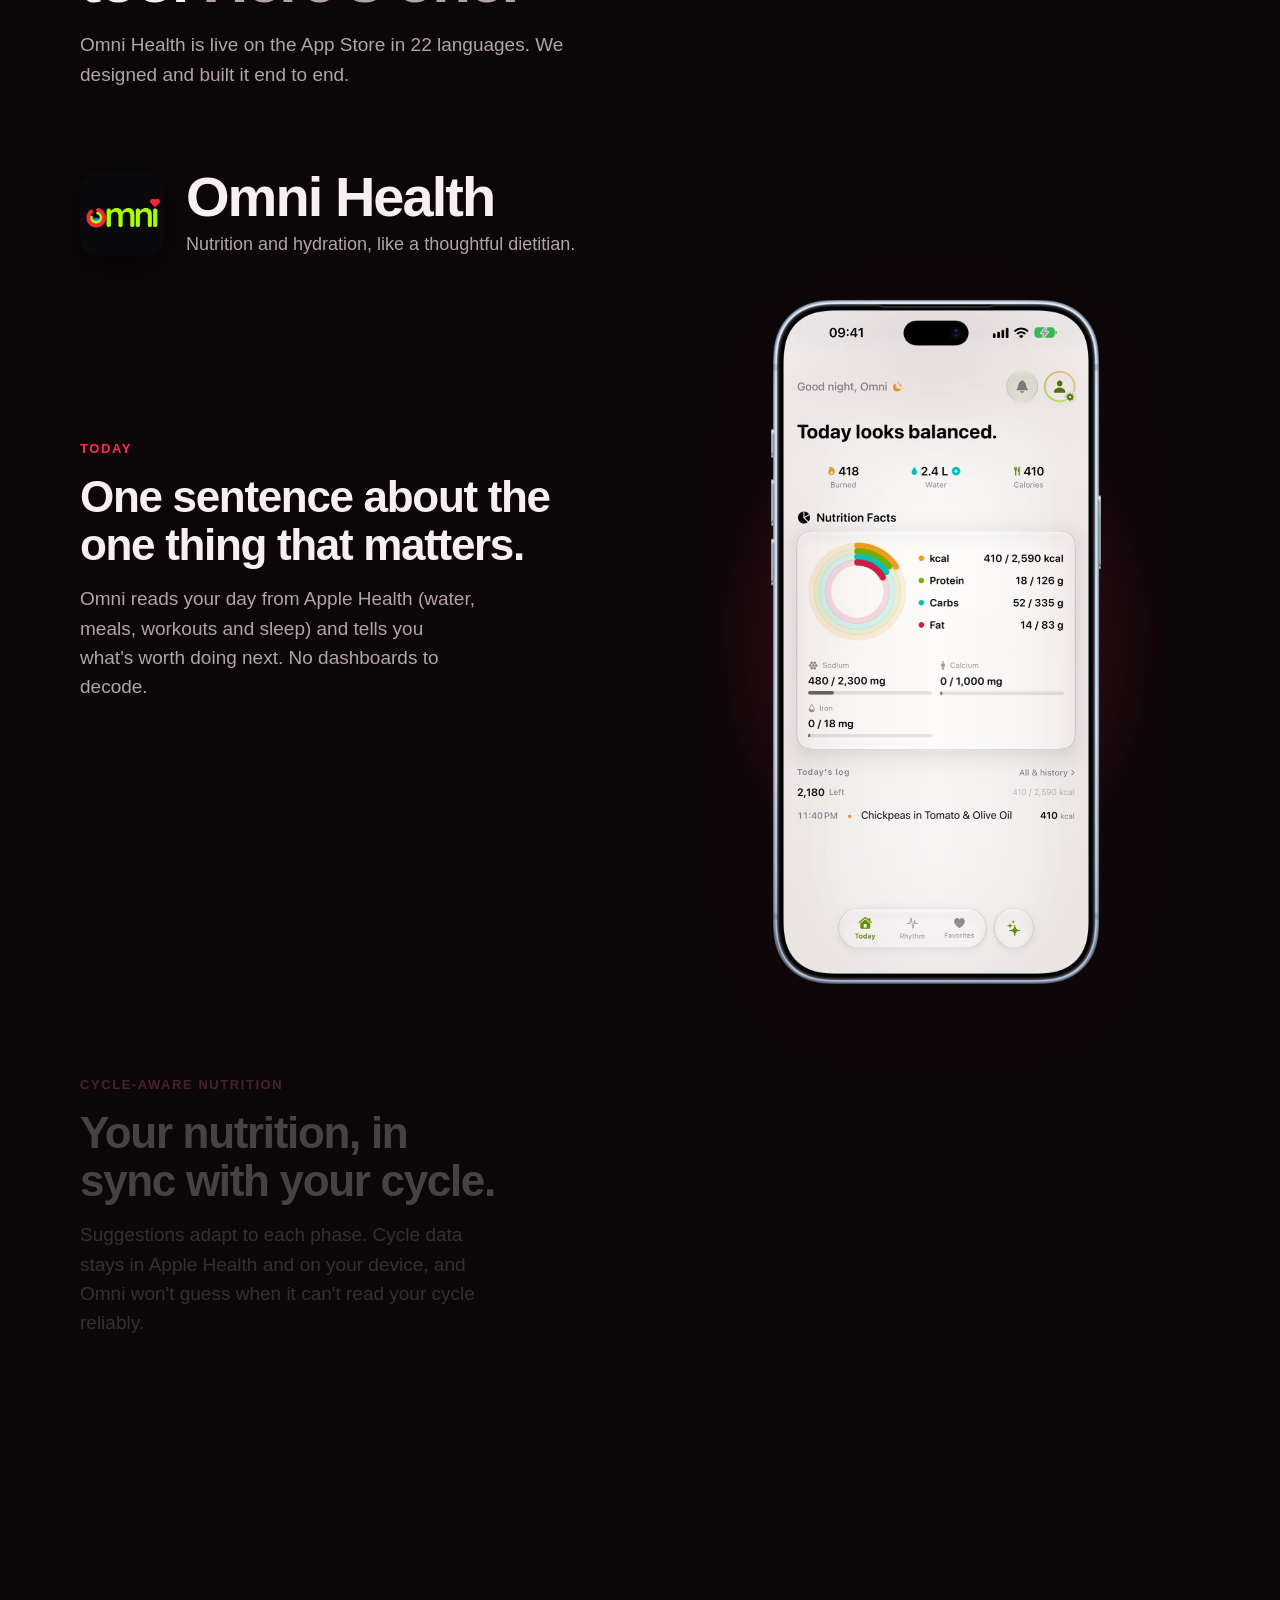
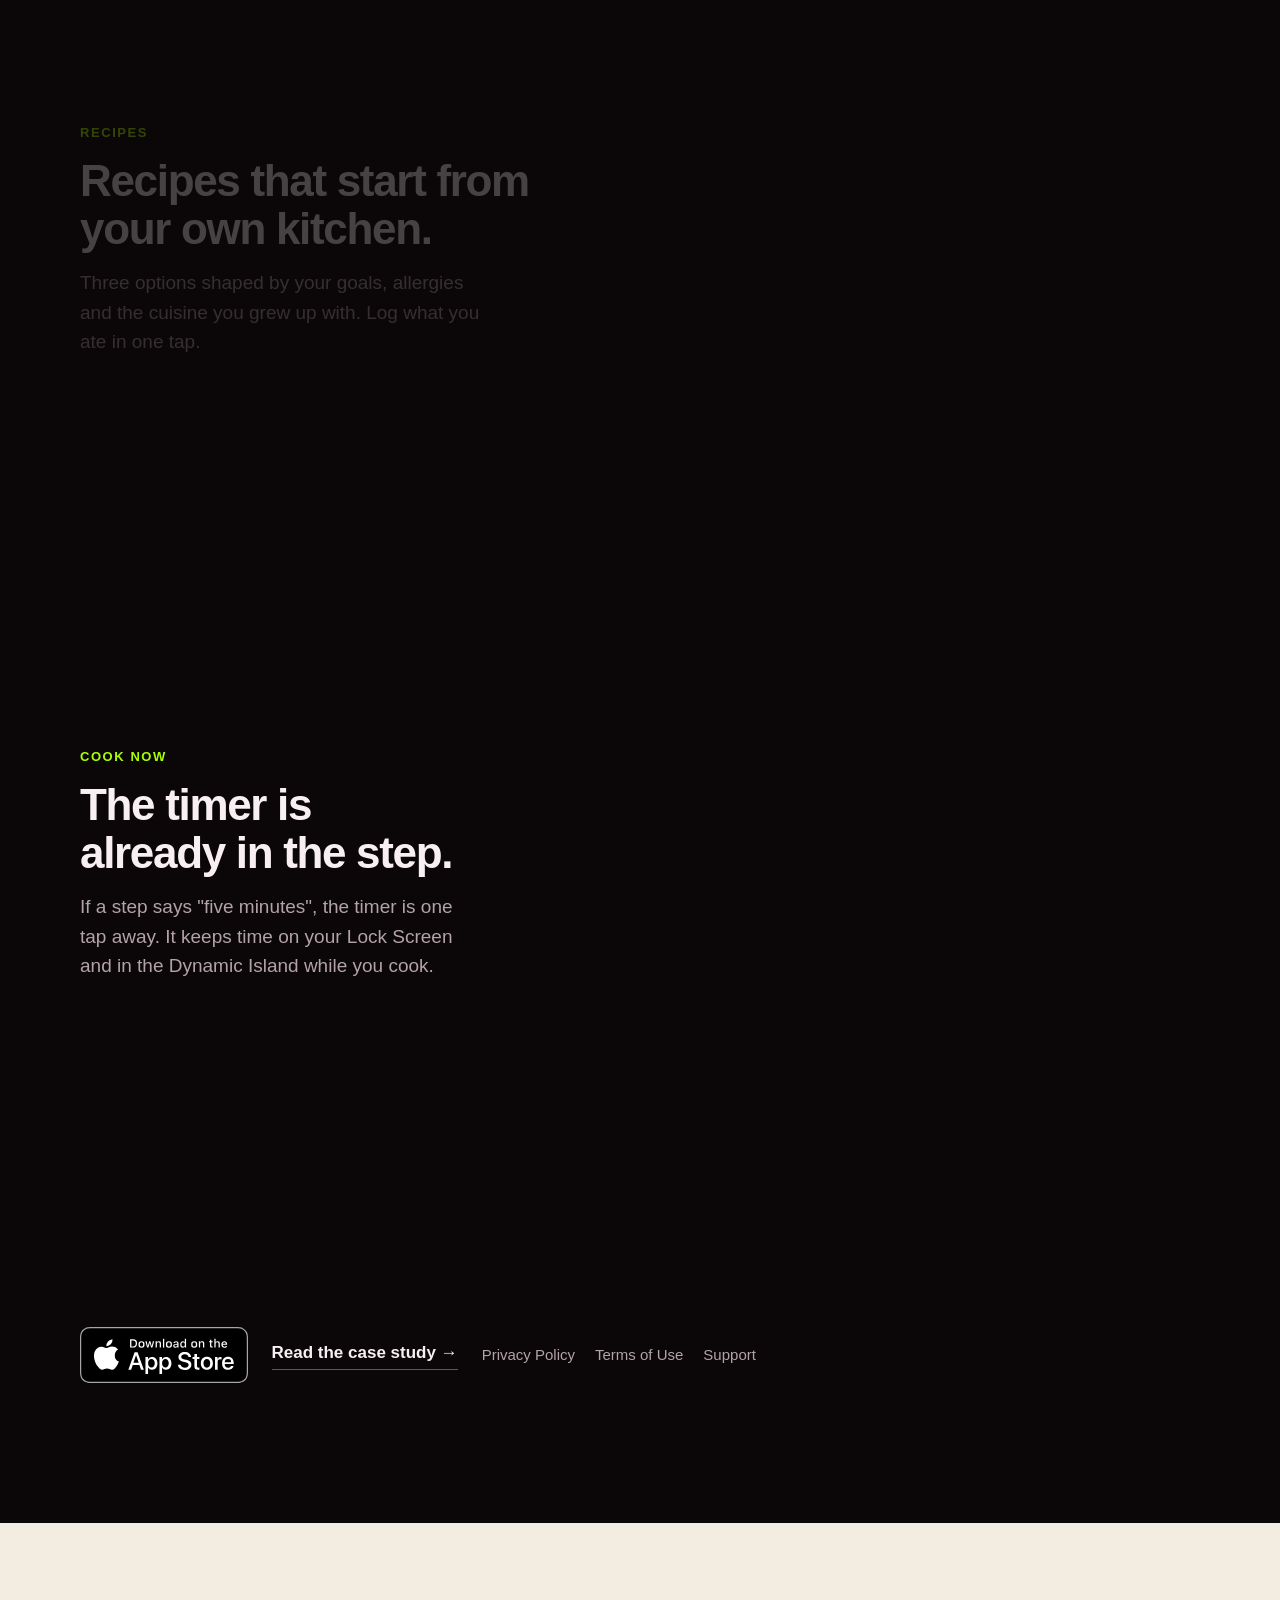
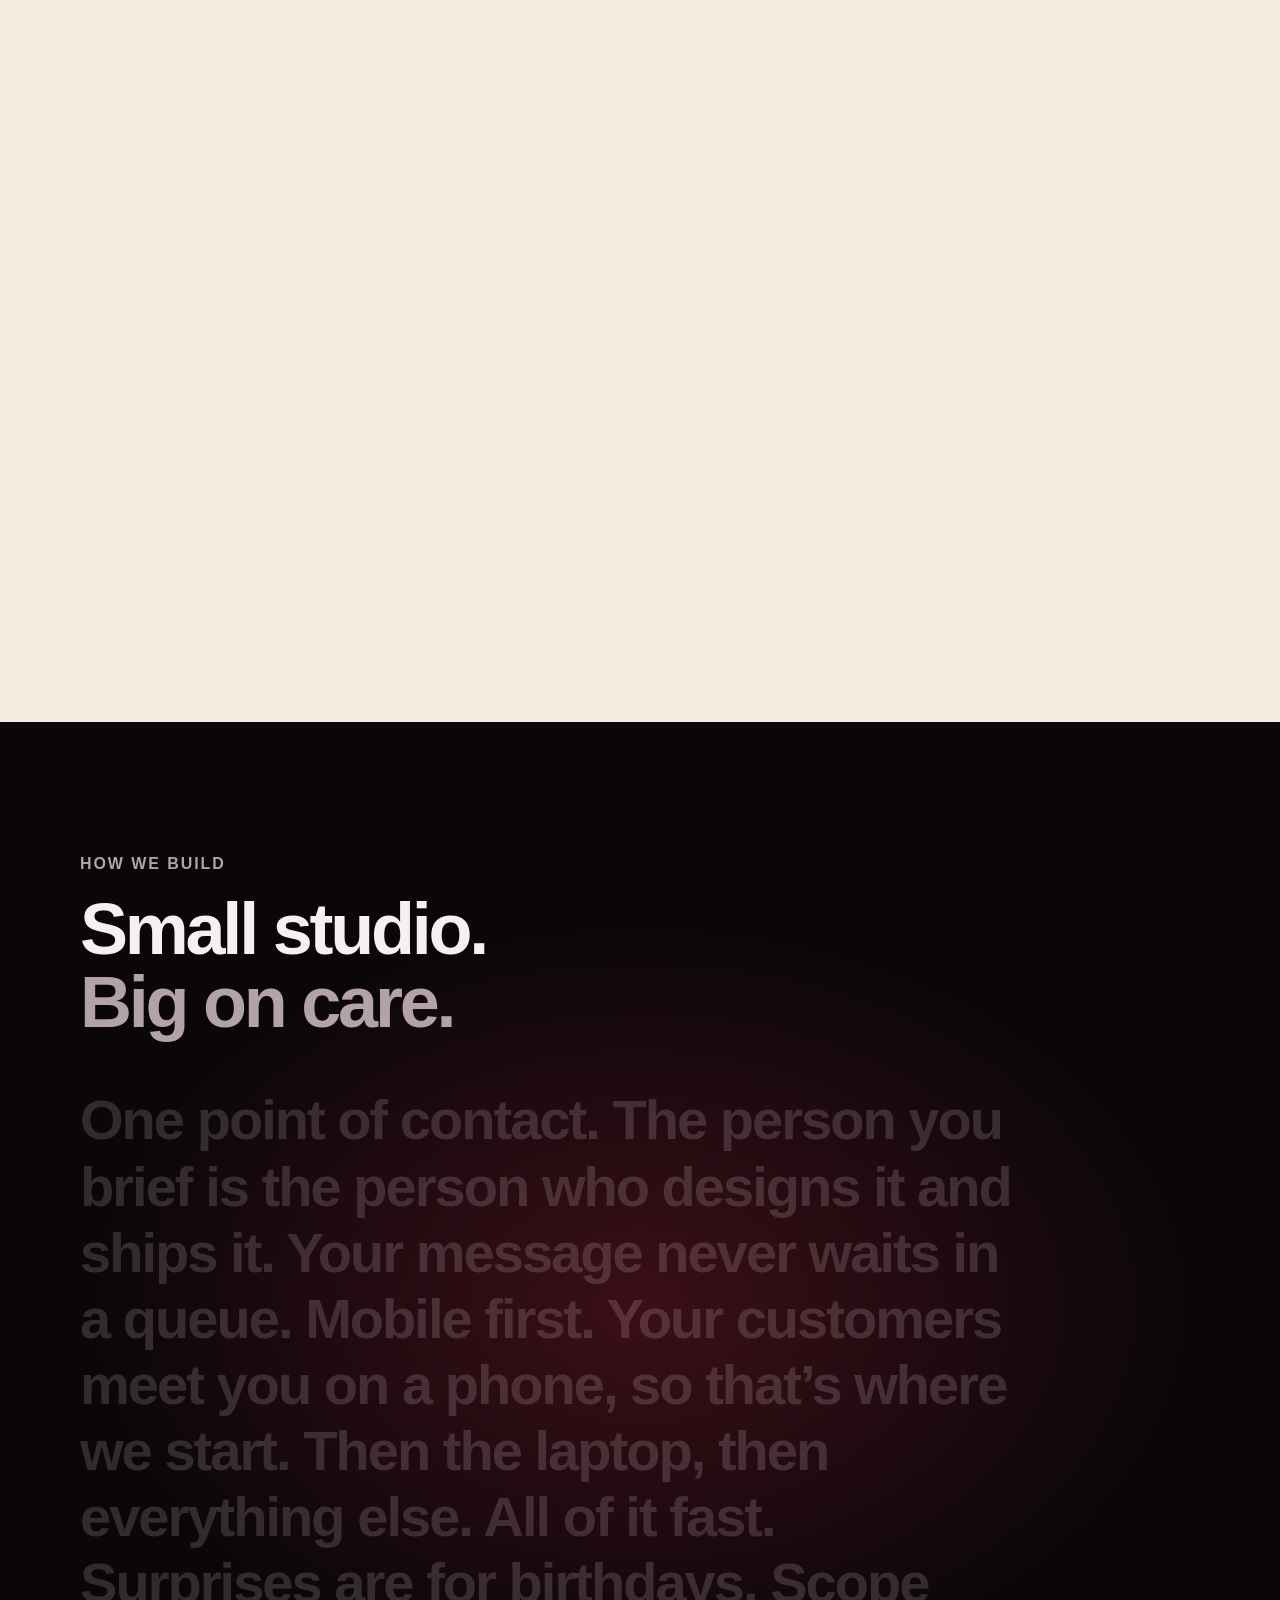
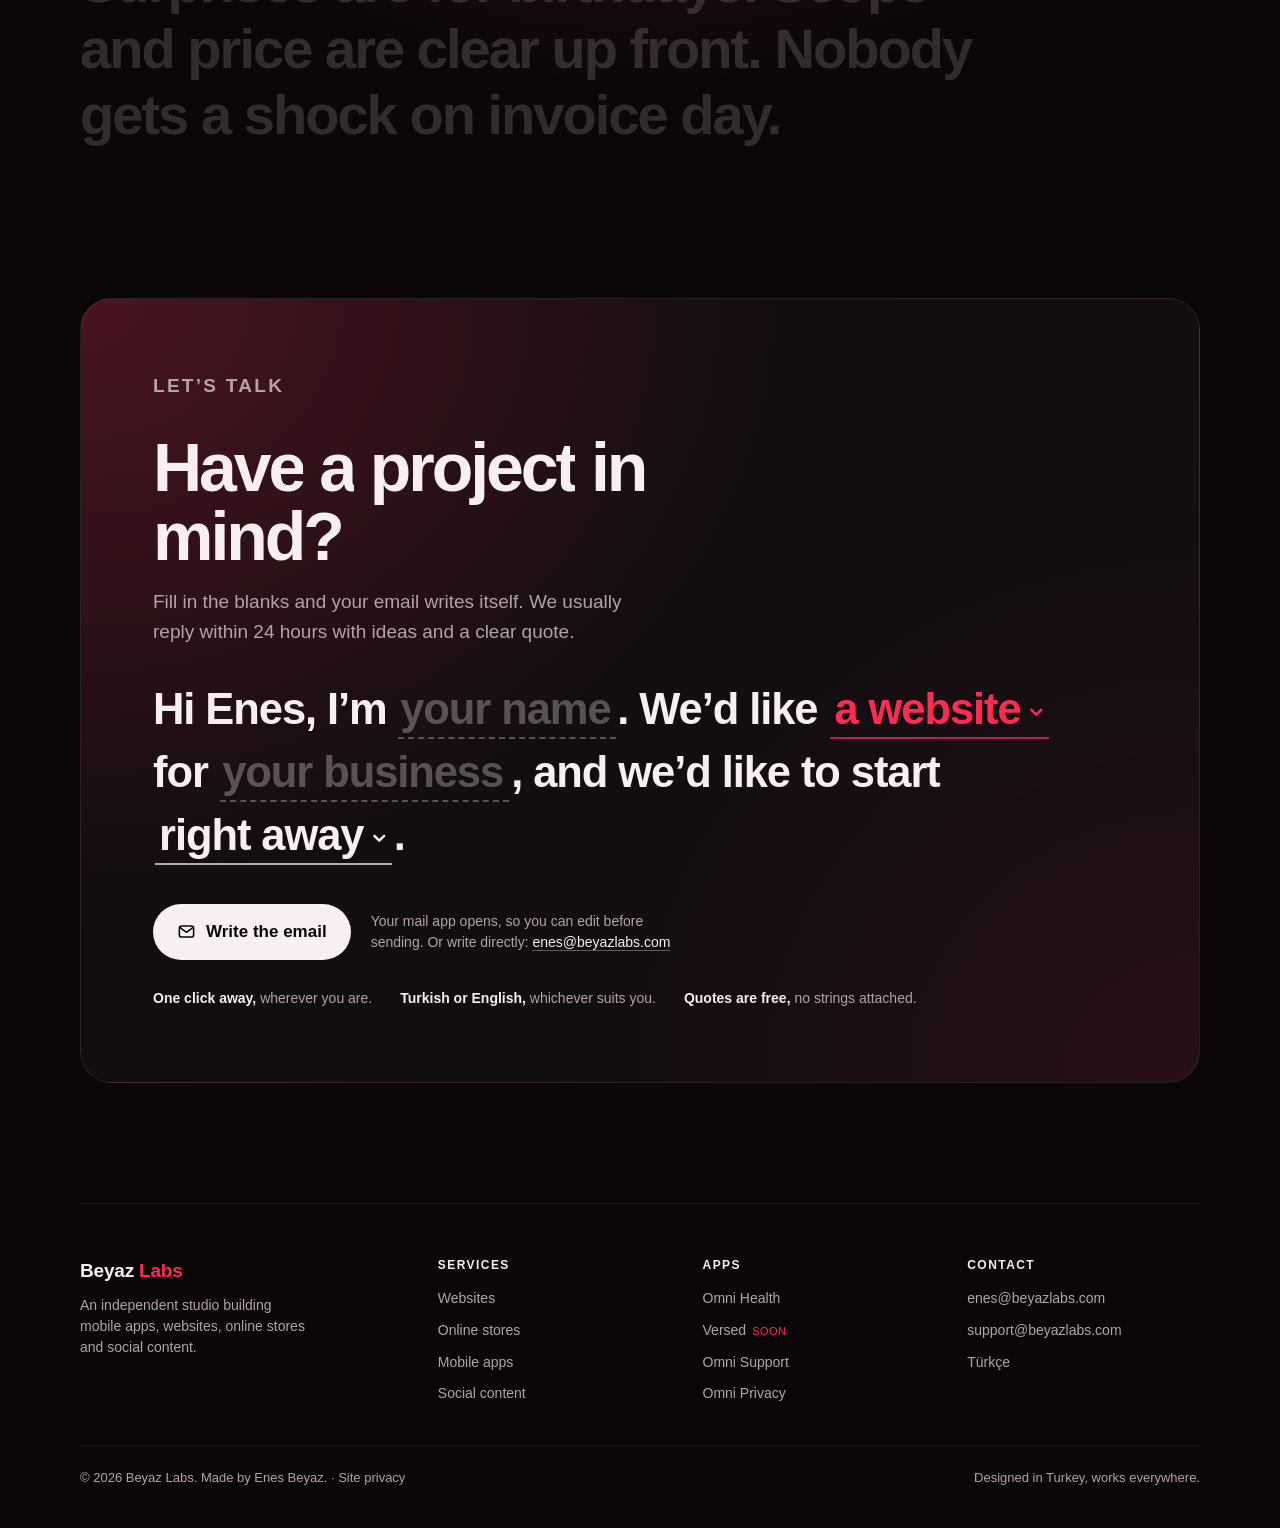
==== commit 8afda4d6: "Site: Beyaz Labs favicon'u (SVG + 32px PNG + favicon.ico + apple-touch-icon); Omni ikonu yalnız Omni" ====
--- a/index.html
+++ b/index.html
@@ -8,7 +8,9 @@
 <link rel="alternate" hreflang="en" href="https://beyazlabs.com/en/">
 <link rel="alternate" hreflang="tr" href="https://beyazlabs.com/tr/">
 <link rel="alternate" hreflang="x-default" href="https://beyazlabs.com/">
-<link rel="icon" href="img/omni-icon.png">
+<link rel="icon" href="favicon.svg" type="image/svg+xml">
+<link rel="icon" href="img/favicon-32.png" sizes="32x32">
+<link rel="apple-touch-icon" href="img/apple-touch-icon.png">
 <meta name="theme-color" content="#0B0709">
 <script>
   // Önce kullanıcının seçtiği dil, yoksa tarayıcı dili: Türkçe → /tr/, diğerleri → /en/
